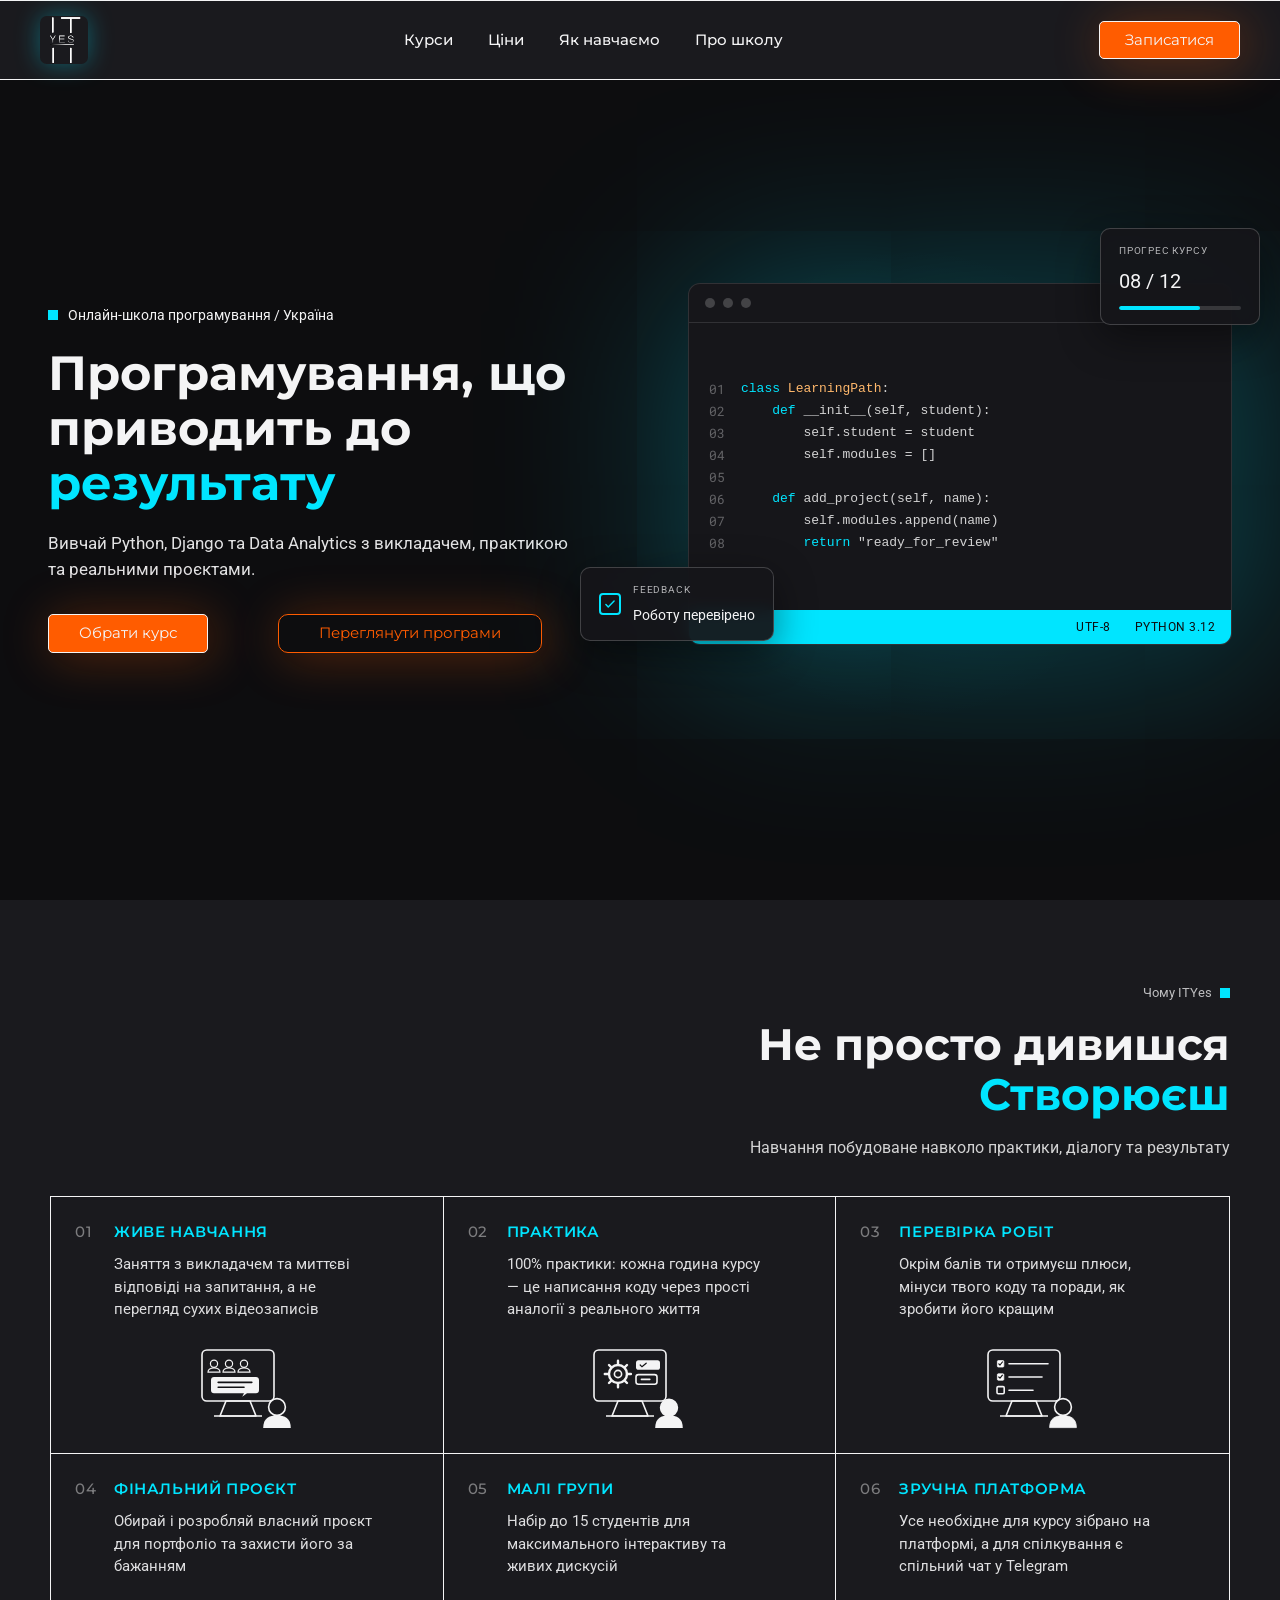
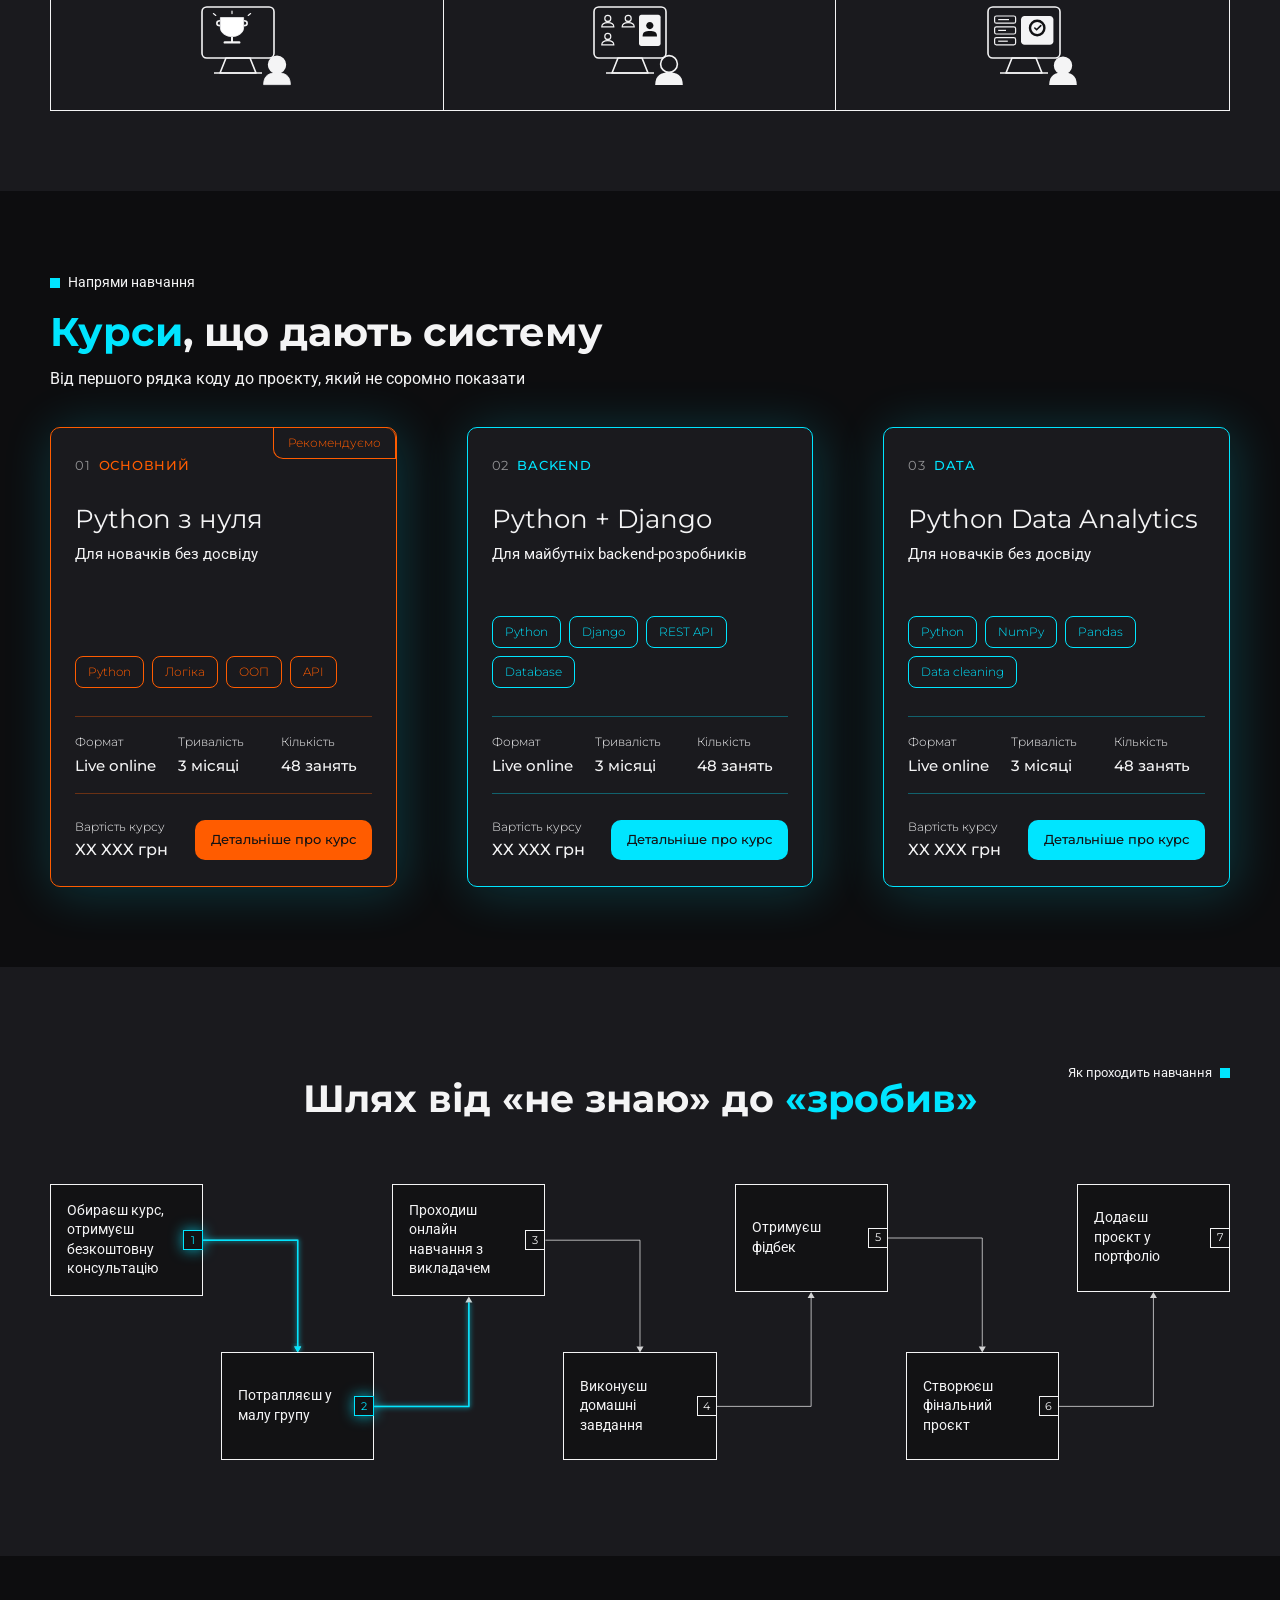
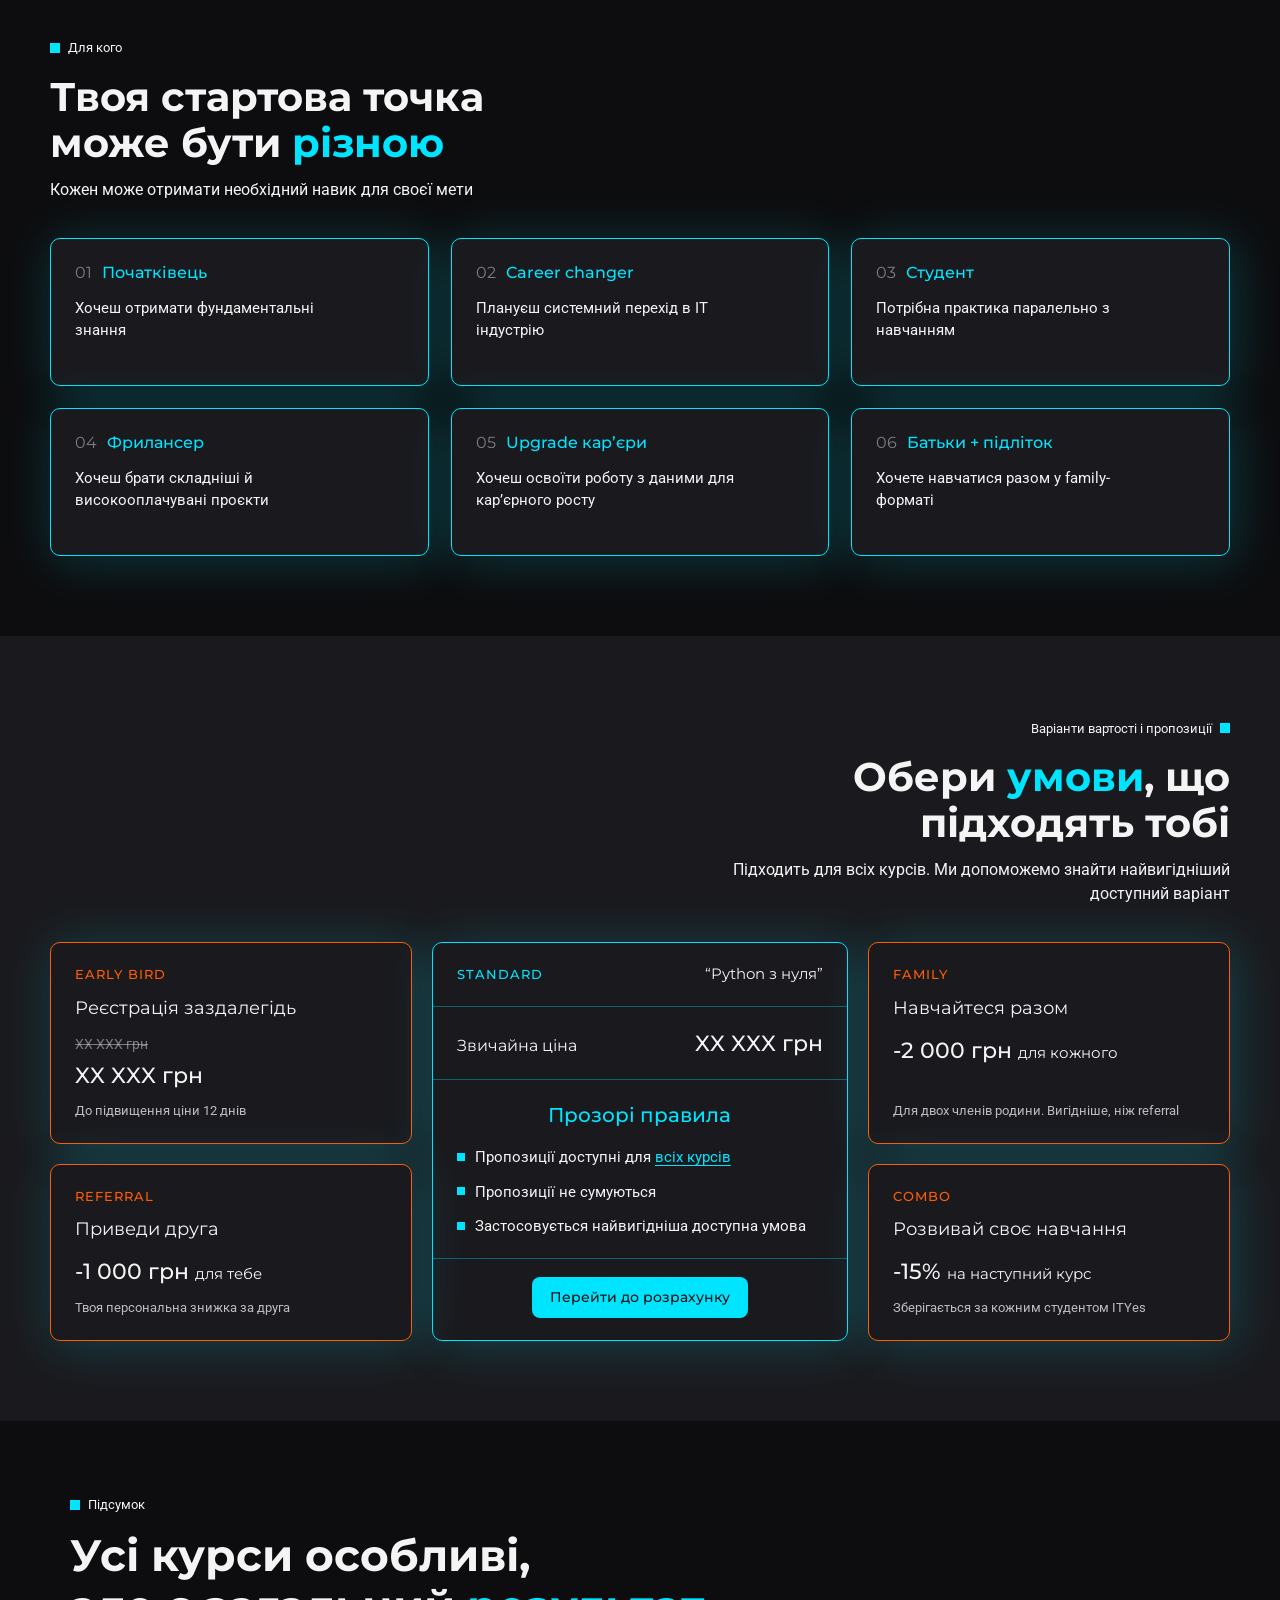
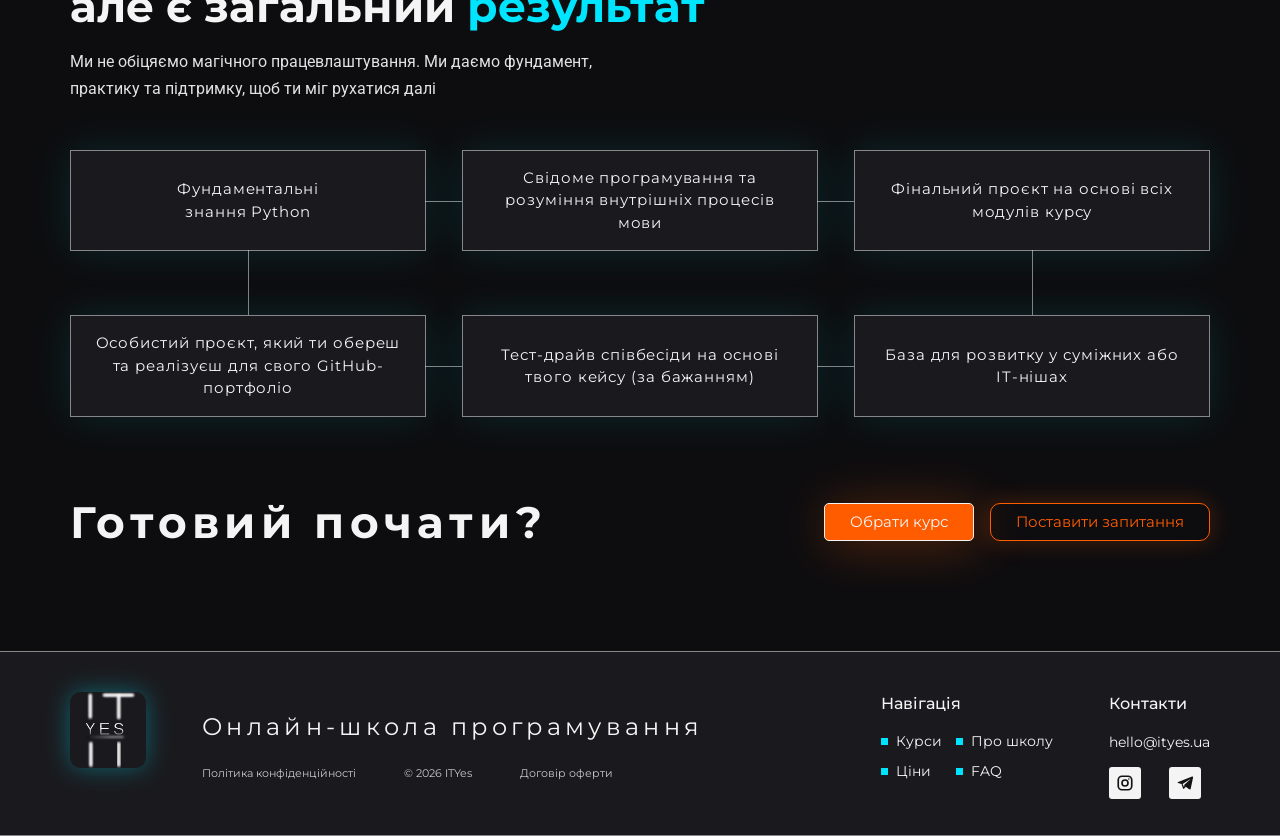
==== worked/index.html @ 281e65d2 "Add prices page" ====
<!DOCTYPE html>
<html lang="uk">
<head>
  <meta charset="UTF-8">
  <meta name="viewport" content="width=device-width, initial-scale=1.0">
  <title>ITYes — Онлайн-школа програмування</title>
  <link rel="preconnect" href="https://fonts.googleapis.com">
  <link rel="preconnect" href="https://fonts.gstatic.com" crossorigin>
  <link href="https://fonts.googleapis.com/css2?family=Montserrat:wght@300;400;500;600;700&family=Roboto:wght@400;500&family=Roboto+Mono:wght@400&display=swap" rel="stylesheet">
  <link rel="stylesheet" href="css/styles.css">
  <link rel="stylesheet" href="css/mobile.css">
  <link rel="stylesheet" href="css/path.css">
  <link rel="stylesheet" href="css/summary.css">
</head>
<body>
  <div class="cursor" aria-hidden="true">
    <span class="cursor-ring"></span>
    <span class="cursor-dot"></span>
  </div>
  <header class="site-header">
    <div class="container header-inner">
      <a href="#" class="logo-link" aria-label="ITYes — на головну">
        <img src="images/logo.svg" width="48" height="48" alt="ITYes">
      </a>
      <button type="button" class="nav-toggle" aria-expanded="false" aria-controls="main-nav">Меню</button>
      <nav id="main-nav" class="main-nav" aria-label="Головна навігація">
        <a href="courses.html">Курси</a>
        <a href="#pricing">Ціни</a>
        <a href="#how">Як навчаємо</a>
        <a href="#about">Про школу</a>
              </nav>
      <a href="#pricing" class="btn btn-orange header-cta">Записатися</a>
    </div>
  </header>

  <main>
    <section class="hero">
      <div class="container hero-grid">
        <div class="hero-content">
          <p class="hero-label">
            <span class="hero-label-dot" aria-hidden="true"></span>
            Онлайн-школа програмування / Україна
          </p>
          <h1 class="hero-title">
            Програмування, що приводить до <span class="accent">результату</span>
          </h1>
          <p class="hero-subtitle">
            Вивчай Python, Django та Data Analytics з викладачем, практикою та реальними проєктами.
          </p>
          <div class="hero-actions">
            <a href="#courses" class="btn btn-primary-hero">Обрати курс</a>
            <a href="#courses" class="btn btn-ghost">Переглянути програми</a>
          </div>
        </div>

        <div class="hero-visual" aria-hidden="true">
          <div class="editor-window">
            <div class="editor-titlebar">
              <span class="editor-dot"></span>
              <span class="editor-dot"></span>
              <span class="editor-dot"></span>
            </div>
            <div class="editor-body">
              <div class="line-numbers">
                <span>01</span>
                <span>02</span>
                <span>03</span>
                <span>04</span>
                <span>05</span>
                <span>06</span>
                <span>07</span>
                <span>08</span>
              </div>
              <pre class="code-content"><code><span class="kw">class</span> <span class="cls">LearningPath</span>:
    <span class="kw">def</span> __init__(self, student):
        self.student = student
        self.modules = []

    <span class="kw">def</span> add_project(self, name):
        self.modules.append(name)
        <span class="kw">return</span> "ready_for_review"</code></pre>
            </div>
            <div class="editor-status">
              <span>UTF-8</span>
              <span>PYTHON 3.12</span>
            </div>
          </div>

          <div class="float-card float-card--progress">
            <div class="float-card-label">ПРОГРЕС КУРСУ</div>
            <div class="float-card-value">08 / 12</div>
            <div class="progress-bar">
              <div class="progress-bar-fill"></div>
            </div>
          </div>

          <div class="float-card float-card--feedback">
            <div class="feedback-check">
              <svg viewBox="0 0 24 24" fill="none" stroke="#00E5FF" stroke-width="2.5">
                <path d="M5 13l4 4L19 7" stroke-linecap="round" stroke-linejoin="round"/>
              </svg>
            </div>
            <div>
              <div class="float-card-label">FEEDBACK</div>
              <div class="feedback-text">Роботу перевірено</div>
            </div>
          </div>
        </div>
      </div>

      <ul class="hero-benefits reveal" aria-label="Що входить у навчання">
        <li>
          <span class="hero-benefits-icon" aria-hidden="true">
            <svg viewBox="0 0 24 24" fill="none" stroke="currentColor" stroke-width="2.5">
              <path d="M5 13l4 4L19 7" stroke-linecap="round" stroke-linejoin="round"/>
            </svg>
          </span>
          Практика
        </li>
        <li>
          <span class="hero-benefits-icon" aria-hidden="true">
            <svg viewBox="0 0 24 24" fill="none" stroke="currentColor" stroke-width="2.5">
              <path d="M5 13l4 4L19 7" stroke-linecap="round" stroke-linejoin="round"/>
            </svg>
          </span>
          Домашні завдання
        </li>
        <li>
          <span class="hero-benefits-icon" aria-hidden="true">
            <svg viewBox="0 0 24 24" fill="none" stroke="currentColor" stroke-width="2.5">
              <path d="M5 13l4 4L19 7" stroke-linecap="round" stroke-linejoin="round"/>
            </svg>
          </span>
          Перевірка викладачем
        </li>
        <li>
          <span class="hero-benefits-icon" aria-hidden="true">
            <svg viewBox="0 0 24 24" fill="none" stroke="currentColor" stroke-width="2.5">
              <path d="M5 13l4 4L19 7" stroke-linecap="round" stroke-linejoin="round"/>
            </svg>
          </span>
          Фінальний проєкт
        </li>
      </ul>
    </section>

    <section class="why" id="how">
      <div class="why-inner" id="about">
        <header class="why-header reveal">
          <p class="why-kicker">
            Чому ITYes
            <span class="why-kicker-dot" aria-hidden="true"></span>
          </p>
          <h2 class="why-title">
            Не просто дивишся
            <span class="accent">Створюєш</span>
          </h2>
          <p class="why-subtitle">
            Навчання побудоване навколо практики, діалогу та результату
          </p>
        </header>

        <div class="why-grid">
          <article class="why-card reveal">
            <p class="why-card-heading">
              <span class="why-card-num">01</span>
              Живе навчання
            </p>
            <p class="why-card-text">Заняття з викладачем та миттєві відповіді на запитання, а не перегляд сухих відеозаписів</p>
            <img class="why-card-icon" src="images/01.svg" width="150" height="120" alt="">
          </article>

          <article class="why-card reveal">
            <p class="why-card-heading">
              <span class="why-card-num">02</span>
              Практика
            </p>
            <p class="why-card-text">100% практики: кожна година курсу — це написання коду через прості аналогії з реального життя </p>
            <img class="why-card-icon" src="images/02.svg" width="150" height="120" alt="">
          </article>

          <article class="why-card reveal">
            <p class="why-card-heading">
              <span class="why-card-num">03</span>
              Перевірка робіт
            </p>
            <p class="why-card-text">Окрім балів ти отримуєш плюси, мінуси твого коду та поради, як зробити його кращим</p>
            <img class="why-card-icon" src="images/03.svg" width="150" height="120" alt="">
          </article>

          <article class="why-card reveal">
            <p class="why-card-heading">
              <span class="why-card-num">04</span>
              Фінальний проєкт
            </p>
            <p class="why-card-text">Обирай і розробляй власний проєкт для портфоліо та захисти його за бажанням</p>
            <img class="why-card-icon" src="images/04.svg" width="150" height="120" alt="">
          </article>

          <article class="why-card reveal">
            <p class="why-card-heading">
              <span class="why-card-num">05</span>
              Малі групи
            </p>
            <p class="why-card-text">Набір до 15 студентів для максимального інтерактиву та живих дискусій</p>
            <img class="why-card-icon" src="images/05.svg" width="150" height="120" alt="">
          </article>

          <article class="why-card reveal">
            <p class="why-card-heading">
              <span class="why-card-num">06</span>
              Зручна платформа
            </p>
            <p class="why-card-text">Усе необхідне для курсу зібрано на платформі, а для спілкування є спільний чат у Telegram</p>
            <img class="why-card-icon" src="images/06.svg" width="150" height="120" alt="">
          </article>
        </div>
      </div>
    </section>

    <section class="courses" id="courses">
      <div class="courses-inner">
        <header class="courses-header reveal">
          <p class="courses-kicker">
            <span class="courses-kicker-dot" aria-hidden="true"></span>
            Напрями навчання
          </p>
          <h2 class="courses-title"><span class="accent">Курси</span>, що дають систему</h2>
          <p class="courses-subtitle">Від першого рядка коду до проєкту, який не соромно показати</p>
        </header>

        <div class="courses-grid">
          <article class="course-card course-card--orange reveal">
            <span class="course-badge">Рекомендуємо</span>
            <p class="course-label"><span>01</span> Основний</p>
            <h3 class="course-name">Python з нуля</h3>
            <p class="course-desc">Для новачків без досвіду</p>
            <ul class="course-tags">
              <li>Python</li>
              <li>Логіка</li>
              <li>ООП</li>
              <li>API</li>
            </ul>
            <dl class="course-meta">
              <div>
                <dt>Формат</dt>
                <dd>Live online</dd>
              </div>
              <div>
                <dt>Тривалість</dt>
                <dd>3 місяці</dd>
              </div>
              <div>
                <dt>Кількість</dt>
                <dd>48 занять</dd>
              </div>
            </dl>
            <div class="course-footer">
              <p class="course-price">
                <span>Вартість курсу</span>
                XX XXX грн
              </p>
              <a href="course.html?course=python" class="course-btn">Детальніше про курс</a>
            </div>
          </article>

          <article class="course-card course-card--cyan reveal">
            <p class="course-label"><span>02</span> Backend</p>
            <h3 class="course-name">Python + Django</h3>
            <p class="course-desc">Для майбутніх backend-розробників</p>
            <ul class="course-tags">
              <li>Python</li>
              <li>Django</li>
              <li>REST API</li>
              <li>Database</li>
            </ul>
            <dl class="course-meta">
              <div>
                <dt>Формат</dt>
                <dd>Live online</dd>
              </div>
              <div>
                <dt>Тривалість</dt>
                <dd>3 місяці</dd>
              </div>
              <div>
                <dt>Кількість</dt>
                <dd>48 занять</dd>
              </div>
            </dl>
            <div class="course-footer">
              <p class="course-price">
                <span>Вартість курсу</span>
                XX XXX грн
              </p>
              <a href="course.html?course=django" class="course-btn">Детальніше про курс</a>
            </div>
          </article>

          <article class="course-card course-card--cyan reveal">
            <p class="course-label"><span>03</span> Data</p>
            <h3 class="course-name">Python Data Analytics</h3>
            <p class="course-desc">Для новачків без досвіду</p>
            <ul class="course-tags">
              <li>Python</li>
              <li>NumPy</li>
              <li>Pandas</li>
              <li>Data cleaning</li>
            </ul>
            <dl class="course-meta">
              <div>
                <dt>Формат</dt>
                <dd>Live online</dd>
              </div>
              <div>
                <dt>Тривалість</dt>
                <dd>3 місяці</dd>
              </div>
              <div>
                <dt>Кількість</dt>
                <dd>48 занять</dd>
              </div>
            </dl>
            <div class="course-footer">
              <p class="course-price">
                <span>Вартість курсу</span>
                XX XXX грн
              </p>
              <a href="course.html?course=data" class="course-btn">Детальніше про курс</a>
            </div>
          </article>
        </div>
      </div>
    </section>

    <section class="path" id="process">
      <div class="path-inner">
        <header class="path-header reveal">
          <p class="path-kicker">
            Як проходить навчання
            <span class="path-kicker-dot" aria-hidden="true"></span>
          </p>
          <h2 class="path-title">
            Шлях від «не знаю» до <span class="accent">«зробив»</span>
          </h2>
        </header>

        <div class="path-board">
          <svg class="path-lines" aria-hidden="true"></svg>
          <ol class="path-flow">
            <li class="path-step" data-step="1">
              <article class="path-box">
                <p>Обираєш курс, отримуєш безкоштовну консультацію</p>
                <span class="path-num">1</span>
              </article>
            </li>
            <li class="path-step" data-step="2">
              <article class="path-box">
                <p>Потрапляєш у малу групу</p>
                <span class="path-num">2</span>
              </article>
            </li>
            <li class="path-step" data-step="3">
              <article class="path-box">
                <p>Проходиш онлайн навчання з викладачем</p>
                <span class="path-num">3</span>
              </article>
            </li>
            <li class="path-step" data-step="4">
              <article class="path-box">
                <p>Виконуєш домашні завдання</p>
                <span class="path-num">4</span>
              </article>
            </li>
            <li class="path-step" data-step="5">
              <article class="path-box">
                <p>Отримуєш фідбек</p>
                <span class="path-num">5</span>
              </article>
            </li>
            <li class="path-step" data-step="6">
              <article class="path-box">
                <p>Створюєш фінальний проєкт</p>
                <span class="path-num">6</span>
              </article>
            </li>
            <li class="path-step path-step--final" data-step="7">
              <article class="path-box">
                <p>Додаєш проєкт у портфоліо</p>
                <span class="path-num">7</span>
              </article>
            </li>
          </ol>
        </div>
      </div>
    </section>

    <section class="audience" id="audience">
      <div class="audience-inner">
        <header class="audience-header reveal">
          <p class="audience-kicker">
            <span class="audience-kicker-dot" aria-hidden="true"></span>
            Для кого
          </p>
          <h2 class="audience-title">
            Твоя стартова точка<br>
            може бути <span class="accent">різною</span>
          </h2>
          <p class="audience-subtitle">Кожен може отримати необхідний навик для своєї мети</p>
        </header>

        <div class="audience-grid">
          <article class="audience-card">
            <p class="audience-card-label"><span>01</span> Початківець</p>
            <p class="audience-card-text">Хочеш отримати фундаментальні знання</p>
          </article>
          <article class="audience-card">
            <p class="audience-card-label"><span>02</span> Career changer</p>
            <p class="audience-card-text">Плануєш системний перехід в IT індустрію</p>
          </article>
          <article class="audience-card">
            <p class="audience-card-label"><span>03</span> Студент</p>
            <p class="audience-card-text">Потрібна практика паралельно з навчанням</p>
          </article>
          <article class="audience-card">
            <p class="audience-card-label"><span>04</span> Фрилансер</p>
            <p class="audience-card-text">Хочеш брати складніші й високооплачувані проєкти</p>
          </article>
          <article class="audience-card">
            <p class="audience-card-label"><span>05</span> Upgrade кар’єри</p>
            <p class="audience-card-text">Хочеш освоїти роботу з даними для кар’єрного росту</p>
          </article>
          <article class="audience-card">
            <p class="audience-card-label"><span>06</span> Батьки + підліток</p>
            <p class="audience-card-text">Хочете навчатися разом у family-форматі</p>
          </article>
        </div>
      </div>
    </section>

    <section class="offers" id="pricing">
      <div class="offers-inner">
        <header class="offers-header reveal">
          <p class="offers-kicker">
            Варіанти вартості і пропозиції
            <span class="offers-kicker-dot" aria-hidden="true"></span>
          </p>
          <h2 class="offers-title">Обери <span class="accent">умови</span>, що <br> підходять тобі</h2>
          <p class="offers-subtitle">Підходить для всіх курсів. Ми допоможемо знайти найвигідніший доступний варіант</p>
        </header>

        <div class="offers-grid">
          <article class="offer-card offer-card--orange reveal">
            <p class="offer-label">Early Bird</p>
            <h3 class="offer-name">Реєстрація заздалегідь</h3>
            <p class="offer-old">XX XXX грн</p>
            <p class="offer-value">XX XXX грн</p>
            <p class="offer-note">До підвищення ціни 12 днів</p>
          </article>

          <article class="offer-card offer-card--cyan offer-card--featured reveal">
            <div class="offer-featured-top">
              <p class="offer-label">Standard</p>
              <p class="offer-course">“Python з нуля”</p>
            </div>
            <div class="offer-featured-price">
              <span>Звичайна ціна</span>
              <strong>XX XXX грн</strong>
            </div>
            <div class="offer-rules">
              <h3>Прозорі правила</h3>
              <ul>
                <li>Пропозиції доступні для <a href="#courses">всіх курсів</a></li>
                <li>Пропозиції не сумуються</li>
                <li>Застосовується найвигідніша доступна умова</li>
              </ul>
            </div>
            <a href="#pricing" class="offer-cta">Перейти до розрахунку</a>
          </article>

          <article class="offer-card offer-card--orange reveal">
            <p class="offer-label">Family</p>
            <h3 class="offer-name">Навчайтеся разом</h3>
            <p class="offer-value">-2 000 грн <span>для кожного</span></p>
            <p class="offer-note">Для двох членів родини. Вигідніше, ніж referral</p>
          </article>

          <article class="offer-card offer-card--orange reveal">
            <p class="offer-label">Referral</p>
            <h3 class="offer-name">Приведи друга</h3>
            <p class="offer-value">-1 000 грн <span>для тебе</span></p>
            <p class="offer-note">Твоя персональна знижка за друга</p>
          </article>

          <article class="offer-card offer-card--orange reveal">
            <p class="offer-label">Combo</p>
            <h3 class="offer-name">Розвивай своє навчання</h3>
            <p class="offer-value">-15% <span>на наступний курс</span></p>
            <p class="offer-note">Зберігається за кожним студентом ITYes</p>
          </article>
        </div>
      </div>
    </section>

    <section class="result" id="result">
      <div class="result-inner">
        <header class="result-header reveal">
          <p class="result-kicker">
            <span class="result-kicker-dot" aria-hidden="true"></span>
            Підсумок
          </p>
          <h2 class="result-title">
            Усі курси особливі,<br>
            але є загальний <span class="accent">результат</span>
          </h2>
          <p class="result-subtitle">
            Ми не обіцяємо магічного працевлаштування. Ми даємо фундамент, практику та підтримку, щоб ти міг рухатися далі
          </p>
        </header>
    
        <ul class="result-flow">
          <li class="result-box">Фундаментальні<br>знання Python</li>
          <li class="result-box">Свідоме програмування та розуміння внутрішніх процесів мови</li>
          <li class="result-box">Фінальний проєкт на основі всіх модулів курсу</li>
          <li class="result-box">Особистий проєкт, який ти обереш та реалізуєш для свого GitHub-портфоліо</li>
          <li class="result-box">Тест-драйв співбесіди на основі твого кейсу (за бажанням)</li>
          <li class="result-box">База для розвитку у суміжних або IT-нішах</li>
        </ul>
    
        <div class="result-cta reveal">
          <h2 class="result-cta-title">Готовий почати?</h2>
          <div class="result-cta-actions">
            <a href="#courses" class="btn btn-orange">Обрати курс</a>
            <a href="mailto:hello@ityes.ua" class="btn btn-outline-orange">Поставити запитання</a>
          </div>
        </div>
      </div>
    </section>
  </main>
  
  <footer class="site-footer">
    <div class="footer-inner">
      <a href="#" class="footer-logo" aria-label="ITYes — на головну">
        <img src="images/logo.svg" width="76" height="76" alt="ITYes">
      </a>
  
      <p class="footer-brand">Онлайн-школа програмування</p>
  
      <div class="footer-legal">
        <a href="#">Політика конфіденційності</a>
        <span>© 2026 ITYes</span>
        <a href="#">Договір оферти</a>
      </div>
  
      <nav class="footer-nav" aria-label="Навігація у футері">
        <h3 class="footer-heading">Навігація</h3>
        <ul class="footer-links">
          <li><a href="#courses">Курси</a></li>
          <li><a href="#pricing">Ціни</a></li>
          <li><a href="#about">Про школу</a></li>
          <li><a href="#faq">FAQ</a></li>
        </ul>
      </nav>
  
      <div class="footer-contacts">
        <h3 class="footer-heading">Контакти</h3>
        <a href="mailto:hello@ityes.ua" class="footer-email">hello@ityes.ua</a>
        <div class="footer-social">
          <a href="https://instagram.com/" target="_blank" rel="noopener" aria-label="Instagram">
            <svg viewBox="0 0 24 24" fill="none" stroke="currentColor" stroke-width="2.2" aria-hidden="true">
              <rect x="3" y="3" width="18" height="18" rx="5"/>
              <circle cx="12" cy="12" r="4"/>
              <circle cx="17.2" cy="6.8" r="1" fill="currentColor" stroke="none"/>
            </svg>
          </a>
          <a href="https://t.me/" target="_blank" rel="noopener" aria-label="Telegram">
            <svg viewBox="0 0 24 24" fill="currentColor" aria-hidden="true">
              <path d="M21.5 3.3 2.9 10.5c-1 .4-1 1.2-.2 1.4l4.7 1.5 1.8 5.5c.2.6.4.8.8.8s.6-.2.9-.5l2.3-2.2 4.7 3.5c.9.5 1.5.2 1.7-.8l3.1-14.700c.3-1.200-.5-1.800-1.200-1.400ZM8.800 13.200l9.600-6c.5-.3.9-.1.5.2l-7.800 7-.3 3.300-2-4.500Z"/>
            </svg>
          </a>
        </div>
      </div>
    </div>
  </footer>
  

  <script type="module" src="js/navigation.js"></script>
  <script type="module" src="js/path.js"></script>
  <script type="module" src="js/cursor.js"></script>
  <script type="module" src="js/reveal.js"></script>
  <script type="module" src="js/result-flow.js"></script>
  <script type="module" src="js/card-glow.js"></script>

</body>
</html>
---- worked/css/styles.css ----
*,
*::before,
*::after {
  box-sizing: border-box;
}

:root {
  --header-bg: #1a1a1e;
  --text: #f4f4f5;
  --orange: #ff5c00;
  --cyan: #00e5ff;
  --page-bg: #0d0d0f;
  --surface: #16161a;
  --border: rgba(244, 244, 245, 0.12);
  --header-height: 80px;
  --page-bg2: #1A1A1E;
}

html {
  scroll-behavior: smooth;
}

body {
  margin: 0;
  font-family: "Roboto", system-ui, sans-serif;
  background: var(--page-bg);
  color: var(--text);
  line-height: 1.5;
}

html.has-cursor,
html.has-cursor * {
  cursor: none;
}

a {
  color: inherit;
  text-decoration: none;
}

img {
  display: block;
  max-width: 100%;
}

.container {
  width: min(1200px, 100% - 48px);
  margin-inline: auto;
}

/* Header */
.site-header {
  background: var(--header-bg);
  position: sticky;
  top: 0;
  z-index: 100;
  height: var(--header-height);
  border-top: 1px solid #F4F4F5;
  border-bottom: 1px solid #F4F4F5;
}

.header-inner {
  display: flex;
  align-items: center;
  justify-content: space-between;
  gap: 24px;
  height: 100%;
}

.logo-link {
  flex-shrink: 0;
  filter: drop-shadow(0 0 12px rgba(0, 229, 255, 0.35));
  transition: filter 0.3s ease, transform 0.3s ease;
}

.logo-link:hover {
  transform: translateY(-1px);
  filter: drop-shadow(0 0 16px rgba(0, 229, 255, 0.55));
}

.logo-link img {
  width: 48px;
  height: 48px;
  border-radius: 4px;
}

.main-nav {
  display: flex;
  align-items: center;
  gap: 35px;
  font-family: "Montserrat", sans-serif;
  font-size: 0.9375rem;
  font-weight: 500;
}

.main-nav a {
  position: relative;
  transition: color 0.2s;
}

.main-nav a::after {
  content: "";
  position: absolute;
  left: 0;
  bottom: -6px;
  width: 100%;
  height: 1px;
  background: var(--cyan);
  transform: scaleX(0);
  transform-origin: left;
  transition: transform 0.25s ease;
}

.main-nav a:hover {
  color: var(--cyan);
}

.main-nav a:hover::after {
  transform: scaleX(1);
}

.btn {
  display: inline-flex;
  align-items: center;
  justify-content: center;
  font-family: "Montserrat", sans-serif;
  font-weight: medium;
  font-size: 0.9375rem;
  border-radius: 10px;
  padding: 7px 25px;
  border: none;
  cursor: pointer;
  transition: transform 0.2s ease, box-shadow 0.2s ease, filter 0.2s ease;
}

.btn:hover {
  transform: translateY(-2px);
}

.btn:active {
  transform: scale(0.98);
}

.btn-orange {
  background: var(--orange);
  color: #F4F4F5;
  box-shadow: 4px 4px 50px 1px rgba(255, 92, 0, 0.3);
  border-radius: 5px;
  border: 1px solid #F4F4F5;
}

.btn-orange:hover {
  box-shadow: 0 6px 32px rgba(255, 92, 0, 0.55);
}

.header-cta {
  flex-shrink: 0;
}

.nav-toggle {
  display: none;
  background: transparent;
  border: 1px solid var(--border);
  color: var(--text);
  padding: 8px 12px;
  border-radius: 8px;
  font-family: "Montserrat", sans-serif;
  cursor: pointer;
}

/* Hero — шапка + hero = рівно один екран */
.hero {
  height: calc(100svh - var(--header-height));
  max-height: calc(100svh - var(--header-height));
  display: flex;
  flex-direction: column;
  padding: 24px 0 0;
  position: relative;
  overflow: hidden;
}

.hero > .container {
  width: 100%;
  flex: 1;
  display: flex;
  align-items: center;
}

.hero::before {
  content: "";
  position: absolute;
  top: 20%;
  right: 10%;
  width: 480px;
  height: 480px;
  background: radial-gradient(circle, rgba(0, 229, 255, 0.08) 0%, transparent 70%);
  pointer-events: none;
  animation: glow-pulse 7s ease-in-out infinite;
}


.hero::before {
  translate: var(--glow-x, 0px) var(--glow-y, 0px);
  transition: translate 0.7s cubic-bezier(0.22, 1, 0.36, 1);
}

.hero-grid {
  display: flex;
  align-items: center;
  width: 100%;
}

.hero-content {
  width: 50%;
  padding-inline: 48px;
}

.hero-content > * {
  animation: fade-up 0.7s ease both;
}

.hero-content > *:nth-child(1) { animation-delay: 0.05s; }
.hero-content > *:nth-child(2) { animation-delay: 0.15s; }
.hero-content > *:nth-child(3) { animation-delay: 0.25s; }
.hero-content > *:nth-child(4) { animation-delay: 0.35s; }

.hero-benefits {
  list-style: none;
  margin: 0;
  padding: 18px 48px;
  width: 100%;
  display: grid;
  grid-template-columns: repeat(4, 1fr);
  gap: 16px;
  border-top: 1px solid #f4f4f5;
  border-bottom: 1px solid #f4f4f5;
  font-family: "Roboto", sans-serif;
  font-size: 0.9375rem;
  color: var(--text);
}

.hero-benefits li {
  display: flex;
  align-items: center;
  gap: 10px;
  transition: color 0.2s ease, transform 0.2s ease;
}

.hero-benefits li:hover {
  color: var(--cyan);
  transform: translateY(-1px);
}

.hero-benefits-icon {
  width: 18px;
  height: 18px;
  color: var(--cyan);
  flex-shrink: 0;
  display: flex;
}

.hero-benefits-icon svg {
  width: 100%;
  height: 100%;
}

.hero-label {
  display: inline-flex;
  align-items: center;
  gap: 10px;
  font-size: 0.875rem;
  color: var(--text);
  margin-bottom: 20px;
}

.hero-label-dot {
  width: 10px;
  height: 10px;
  background: var(--cyan);
  flex-shrink: 0;
}

.hero-title {
  font-family: "Montserrat", sans-serif;
  font-weight: 700;
  font-size: clamp(2rem, 4vw, 3rem);
  line-height: 1.15;
  margin: 0 0 20px;
  letter-spacing: 15%;
}

.hero-title .accent {
  color: var(--cyan);
}

.hero-subtitle {
  font-size: 1.0625rem;
  max-width: 520px;
  margin: 0 0 32px;
  color: rgba(244, 244, 245, 0.92);
}

.hero-actions {
  display: flex;
  flex-wrap: wrap;
  gap: 70px;
}

.btn-primary-hero {
  background: var(--orange);
  color: #F4F4F5;
  padding: 7px 30px;
  box-shadow: 4px 4px 50px 1px rgba(255, 92, 0, 0.3);
  border-radius: 5px;
  border: 1px solid #F4F4F5;
}

.btn-primary-hero:hover {
  box-shadow: 0 10px 36px rgba(255, 92, 0, 0.55);
}

.btn-ghost {
  background: transparent;
  color: #FF5C00;
  border: 1px solid #FF5C00;
  padding: 7px 40px;
  box-shadow: 4px 4px 50px 1px rgba(255, 92, 0, 0.3);
}

.btn-ghost:hover {
  border-color: rgba(244, 244, 245, 0.55);
}

/* Code editor mockup */
.hero-visual {
  position: relative;
  width: 50%;
  flex: 0 0 50%;
  min-height: min(380px, 42vh);
  padding-inline: 48px;
  animation: fade-up 0.85s 0.2s ease both;
}

.editor-window {
  position: relative;
  background: var(--surface);
  border: 1px solid var(--border);
  border-radius: 12px;
  overflow: hidden;
  box-shadow: 4px 4px 200px 10px rgba(0, 229, 255, 0.3);
}

.editor-titlebar {
  display: flex;
  align-items: center;
  gap: 8px;
  padding: 14px 16px;
  border-bottom: 1px solid var(--border);
}

.editor-dot {
  width: 10px;
  height: 10px;
  border-radius: 50%;
  background: rgba(244, 244, 245, 0.2);
}

.editor-body {
  display: flex;
  font-family: "Roboto Mono", "Consolas", monospace;
  font-size: 0.8125rem;
  line-height: 1.7;
  padding: 55px 0;
}

.line-numbers {
  padding: 0 16px 0 20px;
  color: rgba(244, 244, 245, 0.35);
  user-select: none;
  text-align: right;
}

.line-numbers span {
  display: block;
}

.code-content {
  margin: 0;
  padding-right: 20px;
  color: rgba(244, 244, 245, 0.85);
}

.code-content .kw {
  color: var(--cyan);
}

.code-content .cls {
  color: #ffb86c;
}

.editor-status {
  display: flex;
  justify-content: flex-end;
  gap: 24px;
  padding: 8px 16px;
  background: var(--cyan);
  color: #0d0d0f;
  font-family: "Roboto", sans-serif;
  font-size: 0.75rem;
  letter-spacing: 0.04em;
}

.float-card {
  position: absolute;
  background: rgba(22, 22, 26, 0.95);
  border: 1px solid rgba(244, 244, 245, 0.2);
  border-radius: 10px;
  padding: 14px 18px;
  backdrop-filter: blur(8px);
  box-shadow: 0 12px 40px rgba(0, 0, 0, 0.45);
  animation: float-y 5.5s ease-in-out infinite;
}

.float-card--feedback {
  animation-delay: -2.4s;
  bottom: 20px;
  left: -60px;
  display: flex;
  align-items: center;
  gap: 12px;
}

.float-card--progress {
  top: -55px;
  right: 20px;
  min-width: 160px;
}

.float-card-label {
  font-family: "Roboto", system-ui, sans-serif;
  font-size: 0.625rem;
  letter-spacing: 0.08em;
  color: rgba(244, 244, 245, 0.7);
  margin-bottom: 8px;
}

.float-card-value {
  font-family: "Roboto", system-ui, sans-serif;
  font-size: 1.25rem;
  margin-bottom: 10px;
}

.progress-bar {
  height: 4px;
  background: rgba(244, 244, 245, 0.15);
  border-radius: 2px;
  overflow: hidden;
}

.progress-bar-fill {
  height: 100%;
  width: 66.67%;
  background: var(--cyan);
  border-radius: 2px;
  transform-origin: left;
  animation: fill-bar 1.4s 0.6s ease both;
}


.feedback-check {
  width: 22px;
  height: 22px;
  border: 2px solid var(--cyan);
  border-radius: 4px;
  display: flex;
  align-items: center;
  justify-content: center;
  flex-shrink: 0;
}

.feedback-check svg {
  width: 14px;
  height: 14px;
}

.feedback-text {
  font-size: 0.875rem;
}

/* Why ITYes */
.why {
  padding: 80px 0;
  background: var(--page-bg2);
}

.why-inner {
  width: calc(100% - 100px);
  max-width: none;
  margin-inline: auto;
}

.why-header {
  text-align: right;
  margin-bottom: 36px;
}

.why-kicker {
  display: inline-flex;
  align-items: center;
  justify-content: flex-end;
  gap: 8px;
  margin: 0 0 16px;
  font-size: 0.8125rem;
  color: rgba(244, 244, 245, 0.75);
}

.why-kicker-dot {
  width: 10px;
  height: 10px;
  background: var(--cyan);
}

.why-title {
  font-family: "Montserrat", sans-serif;
  font-weight: 700;
  font-size: clamp(1.75rem, 4vw, 2.75rem);
  line-height: 1.15;
  letter-spacing: 15%;
  margin: 0 0 16px;
}

.why-title .accent {
  display: block;
  color: var(--cyan);
}

.why-subtitle {
  margin: 0;
  font-size: 1rem;
  color: rgba(244, 244, 245, 0.85);
}

.why-grid {
  display: grid;
  grid-template-columns: repeat(3, 1fr);
  border: 1px solid #f4f4f5;
}

.why-card {
  display: flex;
  flex-direction: column;
  min-height: 240px;
  padding: 24px 24px 16px;
  border-right: 1px solid #f4f4f5;
  border-bottom: 1px solid #f4f4f5;
  background: transparent;
  transition: background 0.25s ease;
}

.why-card:hover {
  background: rgba(0, 229, 255, 0.04);
}

.why-card:nth-child(3n) {
  border-right: none;
}

.why-card:nth-child(n + 4) {
  border-bottom: none;
}

.why-card-heading {
  display: flex;
  align-items: baseline;
  gap: 10px;
  margin: 0 0 10px;
  font-family: "Montserrat", sans-serif;
  font-size: 0.9375rem;
  font-weight: 600;
  letter-spacing: 0.04em;
  text-transform: uppercase;
  color: var(--cyan);
}

.why-card-num {
  color: rgba(244, 244, 245, 0.45);
  font-weight: 500;
}

.why-card-text {
  margin: 0;
  max-width: 260px;
  font-size: 0.9375rem;
  color: rgba(244, 244, 245, 0.9);
}

.why-card-icon {
  width: 150px;
  height: auto;
  margin-top: auto;
  padding-top: 20px;
}

/* Courses */
.courses {
  padding: 80px 0 80px;
  background: var(--page-bg);
}

.courses-inner {
  width: min(1140px, 100% - 48px);
  margin-inline: auto;
}

.courses-header {
  margin-bottom: 36px;
}

.courses-kicker {
  display: inline-flex;
  align-items: center;
  gap: 8px;
  margin: 0 0 16px;
  font-family: "Roboto", sans-serif;
  font-weight: 400;
  font-size: 0.875rem;
  color: #f4f4f5;
}

.courses-kicker-dot {
  width: 10px;
  height: 10px;
  background: var(--cyan);
  flex-shrink: 0;
}

.courses-title {
  font-family: "Montserrat", sans-serif;
  font-weight: 700;
  font-size: clamp(1.75rem, 4vw, 2.5rem);
  line-height: 1.15;
  letter-spacing: 15%;
  color: #f4f4f5;
  margin: 0 0 12px;
}

.courses-title .accent {
  color: var(--cyan);
}

.courses-subtitle {
  margin: 0;
  font-family: "Roboto", sans-serif;
  font-weight: 400;
  font-size: 1rem;
  color: #f4f4f5;
}

.courses-grid {
  display: grid;
  grid-template-columns: repeat(3, 1fr);
  gap: 70px;
  align-items: stretch;
}

.course-card {
  --card-accent: var(--cyan);
  position: relative;
  display: flex;
  flex-direction: column;
  min-height: 460px;
  padding: 28px 24px 24px;
  background: #1a1a1e;
  color: #f4f4f5;
  border-radius: 10px;
  transition: transform 0.3s ease, box-shadow 0.3s ease;
}

.course-card:hover {
  transform: translateY(-6px);
}

.course-card--orange {
  --card-accent: #ff5c00;
  border: 1px solid #ff5c00;
  box-shadow: 4px 4px 50px 1px rgba(255, 92, 0, 0.3);
}

/* .course-card--orange:hover {
  box-shadow: 4px 8px 56px 2px rgba(255, 92, 0, 0.42);
} */

.course-card--cyan {
  --card-accent: #00e5ff;
  border: 1px solid #00e5ff;
  box-shadow: 4px 4px 50px 1px rgba(0, 229, 255, 0.3);
}

/* .course-card--cyan:hover {
  box-shadow: 4px 8px 56px 2px rgba(0, 229, 255, 0.42);
} */

.course-badge {
  position: absolute;
  top: 0;
  right: 0;
  padding: 6px 14px;
  background: #1a1a1e;
  border: 1px solid #ff5c00;
  border-top: none;
  border-radius: 0 10px 0 10px;
  font-family: "Montserrat", sans-serif;
  font-weight: 300;
  font-size: 0.75rem;
  color: #ff5c00;
}

.course-label {
  display: flex;
  align-items: baseline;
  gap: 8px;
  margin: 0 0 28px;
  font-family: "Montserrat", sans-serif;
  font-weight: 500;
  font-size: 0.8125rem;
  letter-spacing: 0.06em;
  text-transform: uppercase;
  color: var(--card-accent);
}

.course-label span {
  font-weight: 400;
  color: #f4f4f5;
  opacity: 0.55;
}

.course-name {
  margin: 0 0 8px;
  font-family: "Montserrat", sans-serif;
  font-weight: 400;
  font-size: 1.625rem;
  line-height: 1.2;
  color: #f4f4f5;
}

.course-desc {
  margin: 0 0 28px;
  font-family: "Roboto", sans-serif;
  font-weight: 400;
  font-size: 0.9375rem;
  color: #f4f4f5;
}

.course-tags {
  list-style: none;
  display: flex;
  flex-wrap: wrap;
  gap: 8px;
  margin: auto 0 28px;
  padding: 0;
}

.course-tags li {
  padding: 6px 12px;
  border: 1px solid var(--card-accent);
  border-radius: 8px;
  font-family: "Montserrat", sans-serif;
  font-weight: 300;
  font-size: 0.75rem;
  color: var(--card-accent);
}

.course-meta {
  display: grid;
  grid-template-columns: repeat(3, 1fr);
  gap: 12px;
  margin: 0 0 24px;
  padding: 16px 0;
  border-top: 1px solid color-mix(in srgb, var(--card-accent) 35%, transparent);
  border-bottom: 1px solid color-mix(in srgb, var(--card-accent) 35%, transparent);
}

.course-meta dt {
  margin: 0;
  font-family: "Montserrat", sans-serif;
  font-weight: 300;
  font-size: 0.75rem;
  color: #f4f4f5;
}

.course-meta dd {
  margin: 4px 0 0;
  font-family: "Montserrat", sans-serif;
  font-weight: 500;
  font-size: 0.9375rem;
  color: #f4f4f5;
}

.course-footer {
  display: flex;
  align-items: center;
  justify-content: space-between;
  gap: 12px;
}

.course-price {
  margin: 0;
  font-family: "Montserrat", sans-serif;
  font-weight: 500;
  font-size: 1rem;
  color: #f4f4f5;
}

.course-price span {
  display: block;
  margin-bottom: 2px;
  font-family: "Montserrat", sans-serif;
  font-weight: 300;
  font-size: 0.75rem;
}

.course-btn {
  display: inline-flex;
  align-items: center;
  justify-content: center;
  padding: 10px 16px;
  border-radius: 10px;
  background: var(--card-accent);
  color: #121214;
  font-family: "Montserrat", sans-serif;
  font-weight: 500;
  font-size: 0.8125rem;
  white-space: nowrap;
  transition: filter 0.2s ease, transform 0.2s ease;
}

.course-btn:hover {
  filter: brightness(1.08);
  transform: translateY(-1px);
}

/* Learning path */
.path {
  padding: 80px 0 80px;
  background: var(--page-bg2);
}

.path-inner {
  width: min(1200px, 100% - 48px);
  margin-inline: auto;
}

.path-header {
  text-align: center;
  margin-bottom: 48px;
  position: relative;
}

.path-kicker {
  position: absolute;
  top: -8px;
  right: 0;
  display: inline-flex;
  align-items: center;
  gap: 8px;
  margin: 0;
  font-family: "Roboto", sans-serif;
  font-weight: 400;
  font-size: 0.8125rem;
  color: #f4f4f5;
}

.path-kicker-dot {
  width: 10px;
  height: 10px;
  background: var(--cyan);
}

.path-title {
  margin: 24px 0 0;
  font-family: "Montserrat", sans-serif;
  font-weight: 700;
  font-size: clamp(1.5rem, 4vw, 2.35rem);
  letter-spacing: 15%;
  color: #f4f4f5;
}

.path-title .accent {
  color: var(--cyan);
}

.path-board {
  position: relative;
  min-height: 280px;
}

.path-lines {
  position: absolute;
  inset: 0;
  width: 100%;
  height: 100%;
  overflow: visible;
  pointer-events: none;
  z-index: 0;
}

.path-connector {
  opacity: 0.2;
  transition: stroke-dashoffset 0.55s ease, opacity 0.35s ease;
}

.path-connector.is-drawn {
  opacity: 1;
  stroke-dashoffset: 0 !important;
}

.path-flow {
  list-style: none;
  margin: 0;
  padding: 8px 0 16px;
  display: grid;
  grid-template-columns: repeat(7, minmax(0, 1fr));
  grid-template-rows: auto auto;
  column-gap: 18px;
  row-gap: 56px;
  position: relative;
  z-index: 1;
}

.path-step {
  min-width: 0;
}

.path-step:nth-child(odd) {
  grid-row: 1;
}

.path-step:nth-child(even) {
  grid-row: 2;
}

.path-step:nth-child(1) { grid-column: 1; }
.path-step:nth-child(2) { grid-column: 2; }
.path-step:nth-child(3) { grid-column: 3; }
.path-step:nth-child(4) { grid-column: 4; }
.path-step:nth-child(5) { grid-column: 5; }
.path-step:nth-child(6) { grid-column: 6; }
.path-step:nth-child(7) { grid-column: 7; }

.path-box {
  position: relative;
  min-height: 108px;
  padding: 16px 28px 16px 16px;
  border: 1px solid #f4f4f5;
  background: #121214;
  color: #f4f4f5;
  opacity: 0;
  transform: translateY(18px) scale(0.98);
  box-shadow: 0 0 0 rgba(0, 229, 255, 0);
  transition:
    opacity 0.45s ease,
    transform 0.45s ease,
    border-color 0.45s ease,
    box-shadow 0.45s ease;
}

.path-box p {
  margin: 0;
  font-family: "Roboto", sans-serif;
  font-weight: 400;
  font-size: 0.875rem;
  line-height: 1.4;
}

.path-num {
  position: absolute;
  top: 8px;
  right: 8px;
  width: 18px;
  height: 18px;
  display: grid;
  place-items: center;
  border: 1px solid #f4f4f5;
  font-family: "Montserrat", sans-serif;
  font-weight: 400;
  font-size: 0.6875rem;
  color: #f4f4f5;
}

.path-step.is-in .path-box {
  opacity: 1;
  transform: none;
  border-color: #00e5ff;
  box-shadow: 0 0 28px rgba(0, 229, 255, 0.35);
}

.path-step.is-in .path-num {
  border-color: #00e5ff;
  color: #00e5ff;
}

.path-step--final.is-in .path-box {
  box-shadow:
    0 0 18px rgba(0, 229, 255, 0.25),
    0 0 42px rgba(0, 229, 255, 0.45);
}

/* Audience */
.audience {
  padding: 80px 0 80px;
  background: var(--page-bg);
}

.audience-inner,
.offers-inner {
  width: min(1140px, 100% - 48px);
  margin-inline: auto;
}

.audience-kicker,
.offers-kicker {
  display: inline-flex;
  align-items: center;
  gap: 8px;
  margin: 0 0 16px;
  font-family: "Roboto", sans-serif;
  font-weight: 400;
  font-size: 0.8125rem;
  color: #f4f4f5;
}

.audience-kicker-dot,
.offers-kicker-dot {
  width: 10px;
  height: 10px;
  background: var(--cyan);
  flex-shrink: 0;
}

.audience-title,
.offers-title {
  margin: 0 0 12px;
  font-family: "Montserrat", sans-serif;
  font-weight: 700;
  font-size: clamp(1.7rem, 4vw, 2.5rem);
  line-height: 1.15;
  letter-spacing: 15%;
  color: #f4f4f5;
}

.audience-title .accent,
.offers-title .accent {
  color: var(--cyan);
}

.audience-subtitle,
.offers-subtitle {
  margin: 0 0 36px;
  font-family: "Roboto", sans-serif;
  font-size: 1rem;
  color: #f4f4f5;
}

.audience-grid {
  display: grid;
  grid-template-columns: repeat(3, 1fr);
  gap: 22px;
}

.audience-card {
  min-height: 148px;
  padding: 22px 24px;
  background: #1a1a1e;
  border: 1px solid #00e5ff;
  border-radius: 10px;
  box-shadow: 4px 4px 50px 1px rgba(0, 229, 255, 0.2);
  transition: transform 0.3s ease, box-shadow 0.3s ease;
}


.audience-card-label {
  display: flex;
  align-items: baseline;
  gap: 10px;
  margin: 0 0 12px;
  font-family: "Montserrat", sans-serif;
  font-weight: 500;
  font-size: 1rem;
  color: var(--cyan);
}

.audience-card-label span {
  font-weight: 400;
  color: rgba(244, 244, 245, 0.45);
}

.audience-card-text {
  margin: 0;
  max-width: 280px;
  font-family: "Roboto", sans-serif;
  font-size: 0.9375rem;
  color: #f4f4f5;
}

/* Offers / pricing */
.offers {
  padding: 80px 0 80px;
  background: var(--page-bg2);
}

.offers-header {
  text-align: right;
  margin-bottom: 36px;
}

.offers-kicker {
  justify-content: flex-end;
}

.offers-subtitle {
  max-width: 520px;
  margin-left: auto;
}

.offers-grid {
  display: grid;
  grid-template-columns: 1fr 1.15fr 1fr;
  grid-template-areas:
    "early featured family"
    "referral featured combo";
  gap: 20px;
  align-items: stretch;
}

.offers-grid > :nth-child(1) { grid-area: early; }
.offers-grid > :nth-child(2) { grid-area: featured; }
.offers-grid > :nth-child(3) { grid-area: family; }
.offers-grid > :nth-child(4) { grid-area: referral; }
.offers-grid > :nth-child(5) { grid-area: combo; }

.offer-card {
  display: flex;
  flex-direction: column;
  padding: 22px 24px;
  background: #1a1a1e;
  border-radius: 10px;
  color: #f4f4f5;
  transition: transform 0.3s ease, box-shadow 0.3s ease;
}

.offer-card:hover {
  transform: translateY(-4px);
}

.offer-card--orange {
  border: 1px solid #ff5c00;
  box-shadow: 4px 4px 50px 1px rgba(255, 92, 0, 0.3);
}

.offer-card--orange:hover {
  box-shadow: 4px 8px 56px 2px rgba(255, 92, 0, 0.42);
}

.offer-card--cyan {
  border: 1px solid #00e5ff;
  box-shadow: 4px 4px 50px 1px rgba(0, 229, 255, 0.3);
}

.offer-card--cyan:hover {
  box-shadow: 4px 8px 56px 2px rgba(0, 229, 255, 0.42);
}

.offer-card--featured {
  padding: 0;
  overflow: hidden;
}

.offer-label {
  margin: 0 0 10px;
  font-family: "Montserrat", sans-serif;
  font-weight: 500;
  font-size: 0.8125rem;
  letter-spacing: 0.08em;
  text-transform: uppercase;
}

.offer-card--orange .offer-label {
  color: #ff5c00;
}

.offer-card--cyan .offer-label {
  color: #00e5ff;
}

.offer-name {
  margin: 0 0 12px;
  font-family: "Montserrat", sans-serif;
  font-weight: 400;
  font-size: 1.125rem;
  color: #f4f4f5;
}

.offer-old {
  margin: 0 0 4px;
  font-family: "Roboto", sans-serif;
  font-size: 0.875rem;
  color: rgba(244, 244, 245, 0.45);
  text-decoration: line-through;
}

.offer-value {
  margin: 0 0 10px;
  font-family: "Montserrat", sans-serif;
  font-weight: 500;
  font-size: 1.35rem;
  color: #f4f4f5;
}

.offer-value span {
  font-weight: 400;
  font-size: 0.95rem;
}

.offer-note {
  margin: auto 0 0;
  font-family: "Roboto", sans-serif;
  font-size: 0.8125rem;
  color: rgba(244, 244, 245, 0.75);
}

.offer-featured-top,
.offer-featured-price,
.offer-rules {
  padding: 20px 24px;
  border-bottom: 1px solid rgba(0, 229, 255, 0.35);
}

.offer-featured-top {
  display: flex;
  align-items: baseline;
  justify-content: space-between;
  gap: 12px;
}

.offer-featured-top .offer-label {
  margin: 0;
}

.offer-course {
  margin: 0;
  font-family: "Montserrat", sans-serif;
  font-weight: 400;
  font-size: 0.9375rem;
  color: #f4f4f5;
}

.offer-featured-price {
  display: flex;
  align-items: baseline;
  justify-content: space-between;
  gap: 12px;
  font-family: "Montserrat", sans-serif;
}

.offer-featured-price span {
  font-weight: 400;
  color: #f4f4f5;
}

.offer-featured-price strong {
  font-weight: 500;
  font-size: 1.35rem;
}

.offer-rules {
  flex: 1;
}

.offer-rules h3 {
  margin: 0 0 16px;
  text-align: center;
  font-family: "Montserrat", sans-serif;
  font-weight: 500;
  font-size: 1.25rem;
  color: var(--cyan);
}

.offer-rules ul {
  margin: 0;
  padding: 0;
  list-style: none;
  display: grid;
  gap: 12px;
}

.offer-rules li {
  position: relative;
  padding-left: 18px;
  font-family: "Roboto", sans-serif;
  font-size: 0.9375rem;
}

.offer-rules li::before {
  content: "";
  position: absolute;
  left: 0;
  top: 0.45em;
  width: 8px;
  height: 8px;
  background: var(--cyan);
}

.offer-rules a {
  color: var(--cyan);
  text-decoration: underline;
  text-underline-offset: 3px;
}

.offer-cta {
  display: flex;
  align-items: center;
  justify-content: center;
  margin: 18px auto 22px;
  padding: 10px 18px;
  width: fit-content;
  background: var(--cyan);
  color: #121214;
  border-radius: 8px;
  font-family: "Montserrat", sans-serif;
  font-weight: 500;
  font-size: 0.875rem;
  transition: filter 0.2s ease, transform 0.2s ease;
}

.offer-cta:hover {
  filter: brightness(1.08);
  transform: translateY(-1px);
}

/* Cursor */
.cursor {
  display: none;
}

@media (hover: hover) and (pointer: fine) {
  .has-cursor .cursor {
    display: block;
    position: fixed;
    inset: 0;
    z-index: 9999;
    pointer-events: none;
  }

  .cursor-dot,
  .cursor-ring {
    position: fixed;
    top: 0;
    left: 0;
    border-radius: 50%;
    pointer-events: none;
    will-change: transform;
  }

  .cursor-dot {
    width: 6px;
    height: 6px;
    margin: -3px 0 0 -3px;
    background: #00e5ff;
    box-shadow: 0 0 10px rgba(0, 229, 255, 0.9);
    opacity: 0;
    transition: opacity 0.2s ease, width 0.2s ease, height 0.2s ease, margin 0.2s ease, background 0.2s ease;
  }

  .cursor-ring {
    width: 34px;
    height: 34px;
    margin: -17px 0 0 -17px;
    border: 1px solid rgba(0, 229, 255, 0.55);
    box-shadow: 0 0 18px rgba(0, 229, 255, 0.18);
    opacity: 0;
    transition:
      opacity 0.2s ease,
      width 0.25s ease,
      height 0.25s ease,
      margin 0.25s ease,
      border-color 0.25s ease,
      background 0.25s ease;
  }

  .cursor.is-visible .cursor-dot,
  .cursor.is-visible .cursor-ring {
    opacity: 1;
  }

  .cursor.is-hover .cursor-ring {
    width: 52px;
    height: 52px;
    margin: -26px 0 0 -26px;
    border-color: rgba(255, 92, 0, 0.7);
    background: rgba(255, 92, 0, 0.08);
    box-shadow: 0 0 22px rgba(255, 92, 0, 0.22);
  }

  .cursor.is-hover .cursor-dot {
    background: #ff5c00;
    box-shadow: 0 0 10px rgba(255, 92, 0, 0.9);
  }

  .cursor.is-down .cursor-ring {
    width: 22px;
    height: 22px;
    margin: -11px 0 0 -11px;
  }
}

.reveal {
  opacity: 0;
  transform: translateY(18px);
  transition: opacity 0.6s ease, transform 0.6s ease;
  transition-delay: var(--reveal-delay, 0ms);
}

.reveal.is-revealed {
  opacity: 1;
  transform: none;
}

@keyframes fade-up {
  from {
    opacity: 0;
    transform: translateY(16px);
  }
  to {
    opacity: 1;
    transform: none;
  }
}

@keyframes glow-pulse {
  0%, 100% { opacity: 0.7; transform: scale(1); }
  50% { opacity: 1; transform: scale(1.08); }
}

@keyframes blink {
  0%, 100% { opacity: 1; }
  50% { opacity: 0.35; }
}

@keyframes fill-bar {
  from { transform: scaleX(0); }
  to { transform: scaleX(1); }
}

@keyframes float-y {
  0%, 100% { transform: translateY(0); }
  50% { transform: translateY(-7px); }
}

@media (prefers-reduced-motion: reduce) {
  *,
  *::before,
  *::after {
    animation: none !important;
    transition: none !important;
  }

  .reveal {
    opacity: 1;
    transform: none;
  }

  html.has-cursor,
  html.has-cursor * {
    cursor: auto;
  }

  .cursor {
    display: none !important;
  }
}

@media (max-width: 960px) {
  .hero {
    height: calc(100svh - var(--header-height));
    max-height: calc(100svh - var(--header-height));
    padding: 16px 0 0;
    overflow-y: auto;
  }

  .hero-grid {
    flex-direction: column;
    gap: 24px;
  }

  .hero-benefits {
    grid-template-columns: 1fr 1fr;
    width: 100%;
    padding: 16px 24px 20px;
    border: 1px solid #f4f4f5;
  }

  .hero-content {
    padding-inline: 24px;
  }

  .hero-visual {
    order: -1;
    width: 100%;
    min-height: 0;
    padding-inline: 24px;
  }

  .main-nav {
    display: none;
    position: absolute;
    top: var(--header-height);
    left: 0;
    right: 0;
    flex-direction: column;
    padding: 24px;
    background: var(--header-bg);
    border-bottom: 1px solid var(--border);
    gap: 16px;
  }

  .main-nav.is-open {
    display: flex;
  }

  .site-header {
    position: relative;
  }

  .header-inner {
    position: relative;
  }

  .nav-toggle {
    display: block;
  }

  .header-cta.btn {
    display: none;
  }

  .float-card--progress {
    right: 0;
  }

  .float-card--feedback {
    left: 0;
  }

  .why-inner {
    width: min(1100px, 100% - 32px);
  }

  .why-header {
    text-align: left;
  }

  .why-grid {
    grid-template-columns: 1fr 1fr;
  }

  .why-card:nth-child(3n) {
    border-right: 1px solid #f4f4f5;
  }

  .why-card:nth-child(n + 4) {
    border-bottom: 1px solid #f4f4f5;
  }

  .why-card:nth-child(2n) {
    border-right: none;
  }

  .why-card:nth-child(n + 5) {
    border-bottom: none;
  }

  .courses-inner {
    width: min(1140px, 100% - 32px);
  }

  .courses-grid {
    grid-template-columns: 1fr;
    max-width: 420px;
    margin-inline: auto;
  }

  .path-inner {
    width: min(1200px, 100% - 32px);
  }

  .path-kicker {
    position: static;
    justify-content: flex-end;
    width: 100%;
    margin-bottom: 12px;
  }

  .path-flow {
    grid-template-columns: 1fr;
    grid-template-rows: none;
    row-gap: 28px;
    max-width: 360px;
    margin-inline: auto;
  }

  .path-step:nth-child(n) {
    grid-column: auto;
    grid-row: auto;
  }

  .audience-inner,
  .offers-inner {
    width: min(1140px, 100% - 32px);
  }

  .audience-grid {
    grid-template-columns: 1fr 1fr;
  }

  .offers-header {
    text-align: left;
  }

  .offers-kicker {
    justify-content: flex-start;
  }

  .offers-subtitle {
    margin-left: 0;
  }

  .offers-grid {
    grid-template-columns: 1fr;
    grid-template-areas:
      "featured"
      "early"
      "family"
      "referral"
      "combo";
  }
}

@media (max-width: 480px) {
  .container {
    width: min(1200px, 100% - 32px);
  }

  .hero > .container {
    width: 100%;
  }

  .hero-actions {
    flex-direction: column;
  }

  .hero-actions .btn {
    width: 100%;
  }

  .hero-benefits {
    grid-template-columns: 1fr;
    width: 100%;
    border: 1px solid #f4f4f5;
  }

  .why-grid {
    grid-template-columns: 1fr;
  }

  .why-card {
    border-right: none;
  }

  .why-card:nth-child(2n),
  .why-card:nth-child(3n),
  .why-card:nth-child(n + 4),
  .why-card:nth-child(n + 5) {
    border-right: none;
    border-bottom: 1px solid #f4f4f5;
  }

  .why-card:last-child {
    border-bottom: none;
  }

  .course-footer {
    flex-direction: column;
    align-items: stretch;
  }

  .course-btn {
    width: 100%;
  }

  .audience-grid {
    grid-template-columns: 1fr;
  }
}
---- worked/css/mobile.css ----
/* mobile.css — підключати ПІСЛЯ styles.css */

html {
    -webkit-text-size-adjust: 100%;
    scroll-padding-top: var(--header-height);
  }
  
  body {
    overflow-x: clip;
  }
  
  /* Не залипають hover-ефекти на touch-екранах */
  @media (hover: none) {
    .logo-link:hover,
    .btn:hover,
    .course-card:hover,
    .audience-card:hover,
    .offer-card:hover,
    .hero-benefits li:hover,
    .course-btn:hover,
    .offer-cta:hover {
      transform: none;
    }
  }
  
  @media (max-width: 960px) {
    /* ---------- Header ---------- */
    .site-header {
      position: sticky; /* залишається зверху при скролі */
      padding-top: env(safe-area-inset-top, 0px);
      height: calc(var(--header-height) + env(safe-area-inset-top, 0px));
    }
  
    .header-inner {
      gap: 12px;
    }
  
    .nav-toggle {
      margin-left: auto;
      min-height: 44px;
      padding: 8px 16px;
    }
  
    /* кнопка "Записатися" лишається видимою */
    .header-cta.btn {
      display: inline-flex;
      padding: 10px 16px;
      min-height: 44px;
      font-size: 0.875rem;
    }
  
    .main-nav {
      top: var(--header-height);
      padding: 8px 24px 20px;
      gap: 0;
      box-shadow: 0 20px 40px rgba(0, 0, 0, 0.5);
    }
  
    .main-nav a {
      padding: 14px 0;
      font-size: 1.0625rem;
      border-bottom: 1px solid var(--border);
    }
  
    .main-nav a:last-child {
      border-bottom: none;
    }
  
    .main-nav a::after {
      display: none;
    }
  
    /* ---------- Hero ---------- */
    /* прибираємо "рівно один екран" — на телефоні контент вищий */
    .hero {
      height: auto;
      max-height: none;
      overflow: hidden;
      padding: 28px 0 0;
    }
  
    .hero > .container {
      align-items: flex-start;
    }
  
    .hero-grid {
      flex-direction: column;
      align-items: stretch;
      gap: 28px;
    }
  
    .hero-content {
      width: 100%;
      padding-inline: 20px;
    }
  
    .hero-title {
      font-size: clamp(1.75rem, 8vw, 2.5rem);
    }
  
    .hero-subtitle {
      font-size: 1rem;
      margin-bottom: 24px;
    }
  
    /* редактор під текстом, а не над ним */
    .hero-visual {
      order: 0;
      flex: none;
      width: 100%;
      min-height: 0;
      padding-inline: 20px;
      display: flex;
      flex-wrap: wrap;
      gap: 12px;
    }
  
    .editor-window {
      flex: 1 1 100%;
      min-width: 0;
    }
  
    .editor-body {
      padding: 20px 0;
      font-size: 0.75rem;
      overflow: hidden;
    }
  
    .code-content {
      margin: 0;
      min-width: 0;
      overflow-x: auto;
    }
  
    /* плаваючі картки більше не виходять за екран */
    .float-card {
      position: static;
      animation: none;
      flex: 1 1 150px;
      min-width: 0;
    }
  
    .float-card--progress,
    .float-card--feedback {
      top: auto;
      right: auto;
      bottom: auto;
      left: auto;
    }
  
    .hero-benefits {
      margin-top: 28px;
      padding: 16px 20px;
      grid-template-columns: 1fr 1fr;
      gap: 12px 16px;
      font-size: 0.875rem;
    }
  
    /* ---------- Відступи секцій ---------- */
    .why,
    .courses,
    .path,
    .audience {
      padding: 56px 0 64px;
    }
  
    .offers {
      padding: 24px 0 72px;
    }
  
    .why-kicker,
    .path-kicker {
      justify-content: flex-start;
    }
  
    .path-header {
      text-align: left;
      margin-bottom: 32px;
    }
  
    .path-title {
      margin-top: 8px;
    }
  
    /* ---------- Why ---------- */
    .why-card {
      min-height: 0;
      padding: 20px 20px 12px;
    }
  
    .why-card-icon {
      width: 110px;
      padding-top: 16px;
    }
  
    /* ---------- Courses ---------- */
    .courses-grid {
      max-width: 520px;
      gap: 20px;
    }
  
    .courses-title {
      letter-spacing: 0.02em;
    }
  
    .course-card {
      min-height: 0;
      padding: 28px 20px 20px;
    }
  
    .course-label {
      margin-bottom: 20px;
    }
  
    .course-name {
      font-size: 1.5rem;
    }
  
    .course-desc,
    .course-tags {
      margin-bottom: 20px;
    }
  
    .course-meta {
      gap: 8px;
    }
  
    .course-btn {
      min-height: 44px;
    }
  
    /* ---------- Path ---------- */
    .path-flow {
      max-width: none;
      padding: 0;
    }
  
    .path-box {
      min-height: 0;
      padding: 16px 36px 16px 16px;
    }
  
    /* ---------- Audience ---------- */
    .audience-card {
      min-height: 0;
      padding: 18px 20px;
    }
  
    .audience-card-text {
      max-width: none;
    }
  
    /* ---------- Offers ---------- */
    .offer-card {
      padding: 20px;
    }
  
    .offer-featured-top,
    .offer-featured-price,
    .offer-rules {
      padding: 18px 20px;
    }
  
    .offer-featured-top,
    .offer-featured-price {
      flex-wrap: wrap;
    }
  
    .offer-rules h3 {
      font-size: 1.125rem;
    }
  
    .offer-cta {
      width: calc(100% - 40px);
      min-height: 48px;
      margin: 18px 20px 20px;
    }
  }
  
  @media (max-width: 640px) {
    .audience-grid {
      grid-template-columns: 1fr;
    }
  }
  
  @media (max-width: 480px) {
    .hero-actions .btn {
      min-height: 48px;
    }
  
    /* 2 колонки замість 4 рядків в один стовпчик */
    .hero-benefits {
      grid-template-columns: 1fr 1fr;
    }
  
    .why-card-icon {
      width: 96px;
    }
  }
  
  @media (max-width: 380px) {
    .header-cta.btn {
      padding: 10px 12px;
      font-size: 0.8125rem;
    }
  
    .nav-toggle {
      padding: 8px 12px;
    }
  
    .course-meta {
      grid-template-columns: 1fr 1fr;
    }
  }
---- worked/css/path.css ----
/* path.css — подключать ПОСЛЕ styles.css и mobile.css */

/* Блоки видны сразу, загораются только цифры и последний блок */
.path-box {
    display: flex;
    align-items: center;
    opacity: 1;
    transform: none;
    padding: 16px 36px 16px 16px;
    border: 1px solid #f4f4f5;
    box-shadow: none;
  }
  
  @media (min-width: 961px) {
    .path-box {
      min-height: 108px;
    }
  }
  
  /* Квадратик с цифрой — по центру правого края, как в дизайне */
  .path-num {
    top: 50%;
    right: -1px;
    width: 20px;
    height: 20px;
    transform: translateY(-50%);
    background: #121214;
    border: 1px solid #f4f4f5;
    color: #f4f4f5;
    transition: border-color 0.3s ease, color 0.3s ease, box-shadow 0.3s ease;
  }
  
  /* Шаг дошёл: горит только квадратик с цифрой */
  .path-step.is-in .path-box {
    border-color: #f4f4f5;
    box-shadow: none;
  }
  
  .path-step.is-in .path-num {
    border-color: #00e5ff;
    color: #00e5ff;
    box-shadow: 0 0 14px rgba(0, 229, 255, 0.7);
  }
  
  /* Последний блок загорается целиком */
  .path-step--final .path-box {
    transition: border-color 0.5s ease, box-shadow 0.5s ease;
  }
  
  .path-step--final.is-in .path-box {
    border-color: #00e5ff;
    box-shadow:
      0 0 18px rgba(0, 229, 255, 0.25),
      0 0 42px rgba(0, 229, 255, 0.45);
  }
  /* ---------- Card glow follows the cursor ---------- */
  .course-card--orange,
  .offer-card--orange {
    --glow-rgb: 255, 92, 0;
  }

  .course-card--cyan,
  .offer-card--cyan,
  .audience-card {
    --glow-rgb: 0, 229, 255;
  }

  .course-card,
  
  .offer-card {
    --gx: 4px;
    --gy: 4px;
    --mx: 50%;
    --my: 50%;
    position: relative;
    box-shadow: 4px 4px 50px 1px rgba(0, 229, 255, 0.2);
  }



  /* Bright spot on the border that follows the cursor */
  .course-card::before,
  .audience-card::before,
  .offer-card::before {
    content: "";
    position: absolute;
    inset: 0;
    border-radius: inherit;
    padding: 2px;
    pointer-events: none;
    opacity: 0;
    transition: opacity 0.3s ease;
    background: radial-gradient(
      220px circle at var(--mx) var(--my),
      rgba(var(--glow-rgb), 1),
      transparent 70%
    );
    -webkit-mask: linear-gradient(#000 0 0) content-box, linear-gradient(#000 0 0);
    -webkit-mask-composite: xor;
    mask: linear-gradient(#000 0 0) content-box exclude, linear-gradient(#000 0 0);
  }

  .course-card:hover::before,
  .audience-card:hover::before,
  .offer-card:hover::before {
    opacity: 1;
  }

  /* .reveal overrides the cards' transition, so restore box-shadow and hover lift */
  .course-card.reveal,
  .offer-card.reveal {
    transition:
      opacity 0.6s ease,
      transform 0.6s ease,
      box-shadow 0.25s ease;
    transition-delay: var(--reveal-delay, 0ms), var(--reveal-delay, 0ms), 0ms;
  }

  .course-card.reveal.is-revealed:hover,
  .audience-card.reveal.is-revealed:hover,
  .offer-card.reveal.is-revealed:hover {
    transform: translateY(-5px);
  }

  /* ---------- "Why ITYes" section ---------- */

/* Section fills the screen under the header, content centered vertically */
.why {
  min-height: calc(100svh - var(--header-height));
  display: flex;
  align-items: center;
}

/* ---------- Same side margins for all sections ---------- */
:root {
  --gutter: 50px; /* side margin on desktop */
}

@media (max-width: 960px) {
  :root { --gutter: 20px; }
}

@media (max-width: 480px) {
  :root { --gutter: 16px; }
}

.why-inner,
.courses-inner,
.path-inner,
.audience-inner,
.offers-inner {
  width: calc(100% - 2 * var(--gutter));
  max-width: none;
  margin-inline: auto;
}

/* No hover highlight on the cards */
.why-card:hover {
  background: transparent;
}

/* Text starts under the card title, not under the number */
.why-card-num {
  flex: 0 0 29px;
}

.why-card-text {
  padding-left: 39px; /* 29px number + 10px gap */
  max-width: 300px;
}

/* Icon centered in the card, slightly smaller */
.why-card-icon {
  align-self: center;
  width: 120px;
}

@media (max-width: 960px) {
  .why-inner {
    width: min(1200px, 100% - 32px);
  }

  .why-card-icon {
    width: 110px;
  }
}

@media (max-width: 480px) {
  .why-card-icon {
    width: 96px;
  }
}
---- worked/css/summary.css ----
:root {
    --line: rgba(244, 244, 245, 0.5);
    --result-gap-x: 36px;
    --result-gap-y: 64px;
  }
  
  /* ================= RESULT SECTION ================= */
  .result {
    padding: 72px 0 96px;
    background: var(--page-bg);
  }
  
  .result-inner {
    width: min(1140px, 100% - 48px);
    margin-inline: auto;
  }
  
  .result-kicker {
    display: inline-flex;
    align-items: center;
    gap: 8px;
    margin: 0 0 16px;
    font-family: "Roboto", sans-serif;
    font-size: 0.8125rem;
    color: var(--text);
  }
  
  .result-kicker-dot {
    width: 10px;
    height: 10px;
    background: var(--cyan);
    flex-shrink: 0;
  }
  
  .result-title {
    margin: 0 0 16px;
    font-family: "Montserrat", sans-serif;
    font-weight: 700;
    font-size: clamp(1.625rem, 4.2vw, 2.75rem);
    line-height: 1.15;
    letter-spacing: 15%;
    color: var(--text);
  }
  
  .result-title .accent {
    color: var(--cyan);
  }
  
  .result-subtitle {
    max-width: 560px;
    margin: 0 0 48px;
    font-family: "Roboto", sans-serif;
    font-size: 1rem;
    line-height: 1.7;
    color: rgba(244, 244, 245, 0.92);
  }
  
  /* --- 3 x 2 grid with connectors --- */
  .result-flow {
    list-style: none;
    margin: 0 0 72px;
    padding: 0;
    display: grid;
    grid-template-columns: repeat(3, minmax(0, 1fr));
    column-gap: var(--result-gap-x);
    row-gap: var(--result-gap-y);
  }
  
  .result-box {
    position: relative;
    display: flex;
    align-items: center;
    justify-content: center;
    min-height: 88px;
    padding: 16px 20px;
    text-align: center;
    background: #1a1a1e;
    border: 1px solid var(--line);
    box-shadow: 0 0 40px rgba(0, 229, 255, 0.12);
    font-family: "Montserrat", sans-serif;
    font-weight: 400;
    font-size: 0.9375rem;
    line-height: 1.5;
    letter-spacing: 0.06em;
    color: var(--text);
  }
  
  /* horizontal connector: 1→2, 2→3, 4→5, 5→6 */
  .result-box:not(:nth-child(3n))::after {
    content: "";
    position: absolute;
    top: 50%;
    left: 100%;
    width: calc(var(--result-gap-x) + 2px);
    height: 1px;
    background: var(--line);
  }
  
  /* vertical connector: 1→4 and 3→6 */
  .result-box:nth-child(1)::before,
  .result-box:nth-child(3)::before {
    content: "";
    position: absolute;
    top: 100%;
    left: 50%;
    width: 1px;
    height: calc(var(--result-gap-y) + 2px);
    background: var(--line);
  }
  
  /* --- CTA row --- */
  .result-cta {
    display: flex;
    align-items: center;
    justify-content: space-between;
    gap: 24px 32px;
    flex-wrap: wrap;
  }
  
  .result-cta-title {
    margin: 0;
    font-family: "Montserrat", sans-serif;
    font-weight: 700;
    font-size: clamp(1.75rem, 4vw, 2.75rem);
    letter-spacing: 0.12em;
    color: var(--text);
  }
  
  .result-cta-actions {
    display: flex;
    flex-wrap: wrap;
    gap: 16px;
  }
  
  .btn-outline-orange {
    background: transparent;
    color: var(--orange);
    border: 1px solid var(--orange);
    box-shadow: 0 0 24px rgba(255, 92, 0, 0.25);
  }
  
  .btn-outline-orange:hover {
    box-shadow: 0 0 32px rgba(255, 92, 0, 0.45);
  }
  
  /* ================= FOOTER ================= */
  .site-footer {
    background: var(--header-bg);
    border-top: 1px solid var(--line);
    border-bottom: 1px solid var(--line);
    padding: 40px 0 36px;
  }
  
  .footer-inner {
    width: min(1140px, 100% - 48px);
    margin-inline: auto;
    display: grid;
    grid-template-columns: auto 1fr auto auto;
    grid-template-areas:
      "logo brand nav contacts"
      "logo legal nav contacts";
    column-gap: 56px;
    row-gap: 20px;
    align-items: start;
  }
  
  .footer-logo {
    grid-area: logo;
    filter: drop-shadow(0 0 12px rgba(0, 229, 255, 0.35));
  }
  
  .footer-logo img {
    width: 76px;
    height: 76px;
  }
  
  .footer-brand {
    grid-area: brand;
    align-self: end;
    margin: 0;
    font-family: "Montserrat", sans-serif;
    font-weight: 400;
    font-size: clamp(1.125rem, 2.2vw, 1.5rem);
    letter-spacing: 0.18em;
    color: var(--text);
  }
  
  .footer-legal {
    grid-area: legal;
    display: flex;
    flex-wrap: wrap;
    gap: 8px 48px;
    font-family: "Montserrat", sans-serif;
    font-size: 0.6875rem;
    color: rgba(244, 244, 245, 0.8);
  }
  
  .footer-legal a {
    transition: color 0.2s ease;
  }
  
  .footer-legal a:hover {
    color: var(--cyan);
  }
  
  .footer-nav {
    grid-area: nav;
  }
  
  .footer-contacts {
    grid-area: contacts;
  }
  
  .footer-heading {
    margin: 0 0 14px;
    font-family: "Montserrat", sans-serif;
    font-weight: 500;
    font-size: 1rem;
    color: var(--text);
  }
  
  .footer-links {
    list-style: none;
    margin: 0;
    padding: 0;
    display: grid;
    grid-template-columns: repeat(2, auto);
    grid-auto-flow: column;
    grid-template-rows: repeat(2, auto);
    gap: 8px 14px;
    font-family: "Montserrat", sans-serif;
    font-size: 0.875rem;
  }
  
  .footer-links a {
    display: inline-flex;
    align-items: center;
    gap: 8px;
    transition: color 0.2s ease;
  }
  
  .footer-links a::before {
    content: "";
    width: 7px;
    height: 7px;
    background: var(--cyan);
    flex-shrink: 0;
  }
  
  .footer-links a:hover {
    color: var(--cyan);
  }
  
  .footer-email {
    display: inline-block;
    margin-bottom: 14px;
    font-family: "Montserrat", sans-serif;
    font-size: 0.875rem;
    transition: color 0.2s ease;
  }
  
  .footer-email:hover {
    color: var(--cyan);
  }
  
  .footer-social {
    display: flex;
    gap: 28px;
  }
  
  .footer-social a {
    width: 32px;
    height: 32px;
    display: grid;
    place-items: center;
    background: var(--text);
    color: #121214;
    border-radius: 3px;
    transition: background 0.2s ease, transform 0.2s ease;
  }
  
  .footer-social a:hover {
    background: var(--cyan);
    transform: translateY(-2px);
  }
  
  .footer-social svg {
    width: 18px;
    height: 18px;
  }
  
  /* ================= TABLET ================= */
  @media (max-width: 960px) {
    .result {
      padding: 0 0 70px;
    }
  
    .result-inner,
    .footer-inner {
      width: min(1140px, 100% - 32px);
    }
  
    .result-flow {
      --result-gap-x: 20px;
      --result-gap-y: 40px;
      margin-bottom: 56px;
    }
  
    .result-box {
      font-size: 0.8125rem;
      padding: 14px 12px;
      letter-spacing: 0.03em;
    }
  
    .footer-inner {
      grid-template-columns: auto 1fr;
      grid-template-areas:
        "logo brand"
        "logo legal"
        "nav contacts";
      column-gap: 32px;
      row-gap: 28px;
    }
  
    .footer-nav,
    .footer-contacts {
      padding-top: 8px;
    }

  
    .result-box::before,
    .result-box::after {
       content: none !important;
    }
      
  }
  
  /* ================= MOBILE ================= */
  @media (max-width: 640px) {
    .result-subtitle {
      margin-bottom: 36px;
    }
  
    /* one column: vertical connector between every box */
    .result-flow {
      --result-gap-y: 32px;
      grid-template-columns: 1fr;
      row-gap: var(--result-gap-y);
      margin-bottom: 48px;
    }
  
    .result-box {
      min-height: 72px;
      font-size: 0.875rem;
    }
  
    /* no arrows on phone: boxes just light up one after another */
    .result-box:nth-child(1)::before,
    .result-box:nth-child(3)::before,
    .result-box:not(:nth-child(3n))::after {
      content: none;
    }
  
    .result-cta {
      flex-direction: column;
      align-items: stretch;
    }
  
    .result-cta-actions {
      flex-direction: column;
    }
  
    .result-cta-actions .btn {
      width: 100%;
      min-height: 48px;
    }
  
    .site-footer {
      padding: 32px 0 28px;
    }
  
    .footer-inner {
      grid-template-columns: 1fr;
      grid-template-areas:
        "logo"
        "brand"
        "nav"
        "contacts"
        "legal";
      row-gap: 24px;
    }
  
    .footer-logo img {
      width: 64px;
      height: 64px;
    }
  
    .footer-brand {
      align-self: start;
      letter-spacing: 0.1em;
    }
  
    .footer-nav,
    .footer-contacts {
      padding-top: 0;
    }
  
    .footer-links {
      gap: 12px 24px;
    }
  
    .footer-links a,
    .footer-email {
      min-height: 32px;
    }
  
    .footer-social {
      gap: 16px;
    }
  
    .footer-social a {
      width: 44px;
      height: 44px;
    }
  
    .footer-legal {
      flex-direction: column;
      gap: 12px;
      font-size: 0.75rem;
      padding-top: 20px;
      border-top: 1px solid var(--border);
    }
  }
  
  @media (hover: none) {
    .footer-social a:hover {
      transform: none;
    }
  }
  
  /* ================= RESULT: LIGHT-UP LOOP ================= */
  .result-box {
    transition: border-color 0.4s ease, box-shadow 0.4s ease;
  }
  
  .result-box.is-active {
    border-color: var(--cyan);
    box-shadow:
      0 0 18px rgba(0, 229, 255, 0.25),
      0 0 42px rgba(0, 229, 255, 0.45);
  }
  
  /* cyan "current" drawn over the grey connector via background-size */
  .result-box::before,
  .result-box::after {
    background-image: linear-gradient(var(--cyan), var(--cyan));
    background-repeat: no-repeat;
  }
  
  /* horizontal: 1→2, 2→3 grow from the left; 6→5, 5→4 grow from the right */
  .result-box:nth-child(1)::after,
  .result-box:nth-child(2)::after {
    background-position: left center;
    background-size: 0 100%;
  }
  
  .result-box:nth-child(4)::after,
  .result-box:nth-child(5)::after {
    background-position: right center;
    background-size: 0 100%;
  }
  
  /* vertical: 3→6 grows downward, 4→1 grows upward */
  .result-box:nth-child(3)::before {
    background-position: center top;
    background-size: 100% 0;
  }
  
  .result-box:nth-child(1)::before {
    background-position: center bottom;
    background-size: 100% 0;
  }
  
  .result-box.lit-after::after,
  .result-box.lit-before::before {
    background-size: 100% 100%;
    transition: background-size var(--seg, 550ms) linear;
  }
  
  @media (prefers-reduced-motion: reduce) {
    .result-box.lit-after::after,
    .result-box.lit-before::before {
      transition: none;
    }
  }
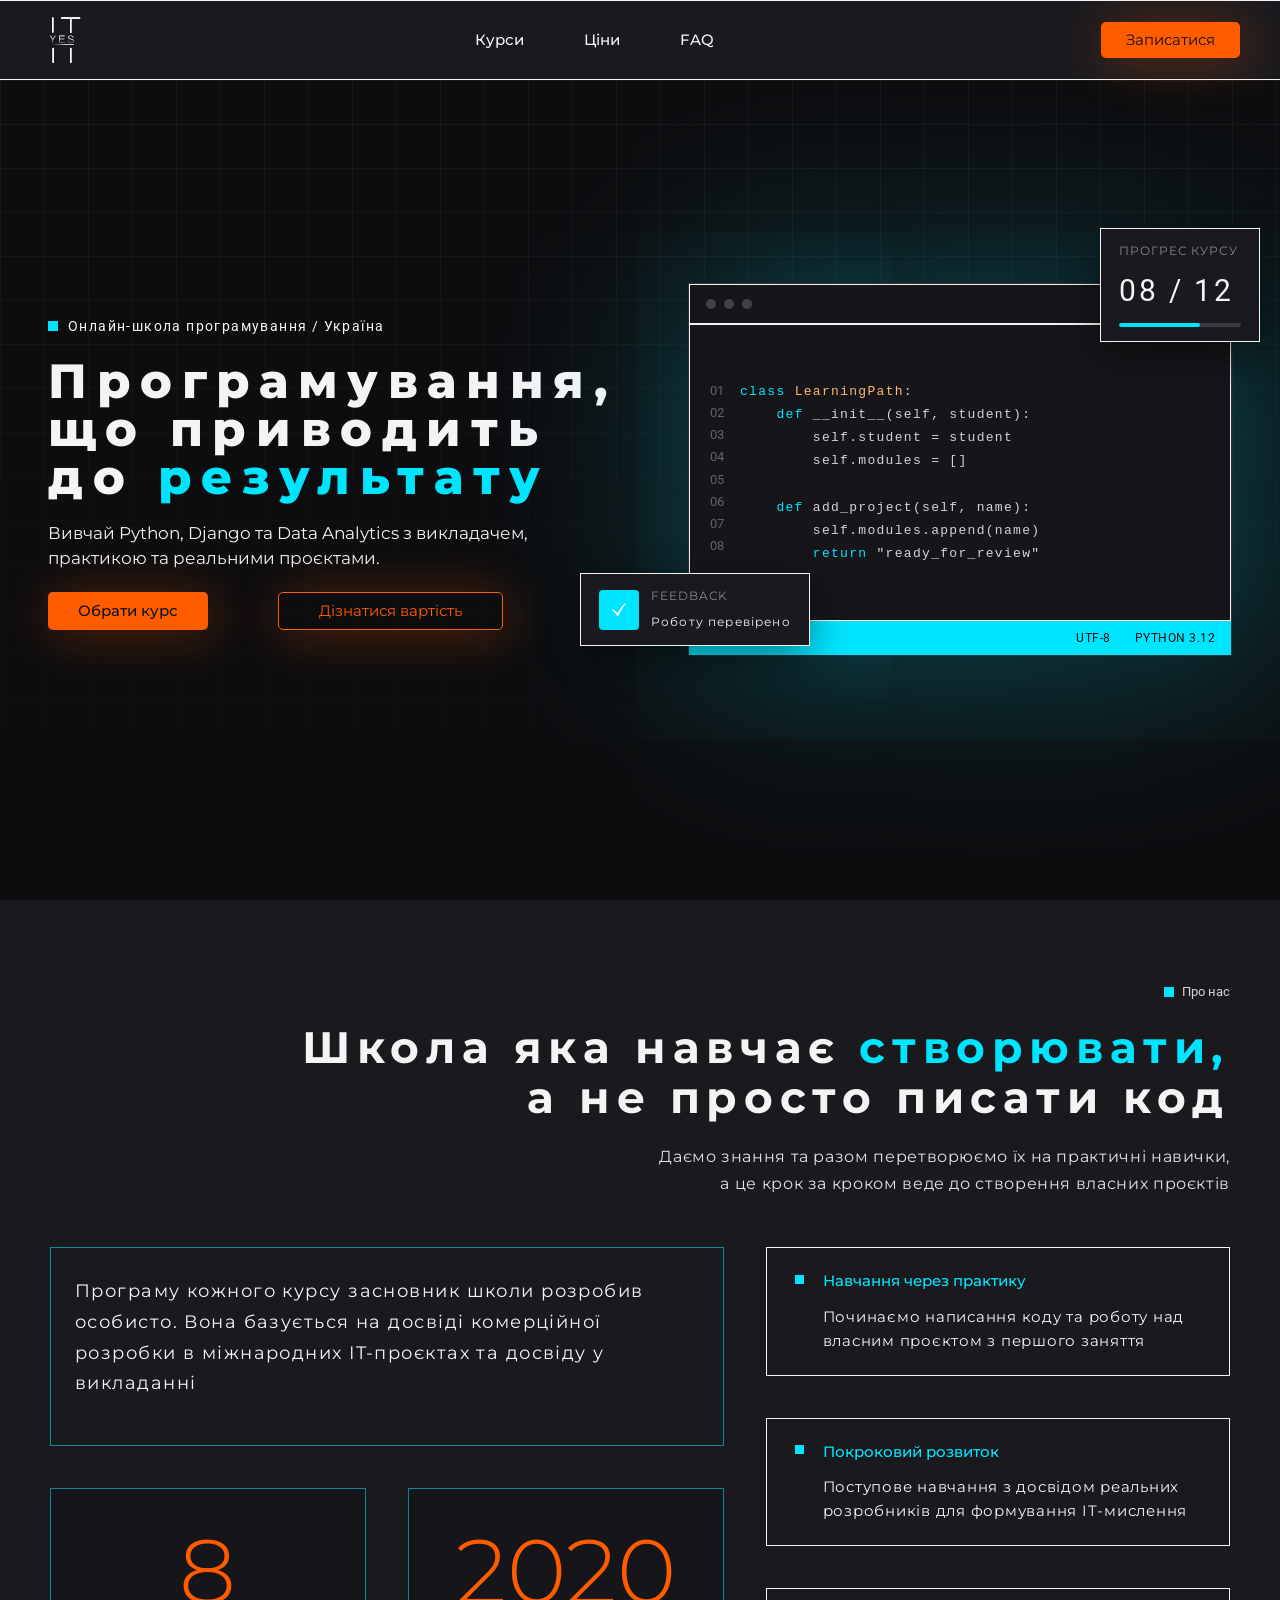
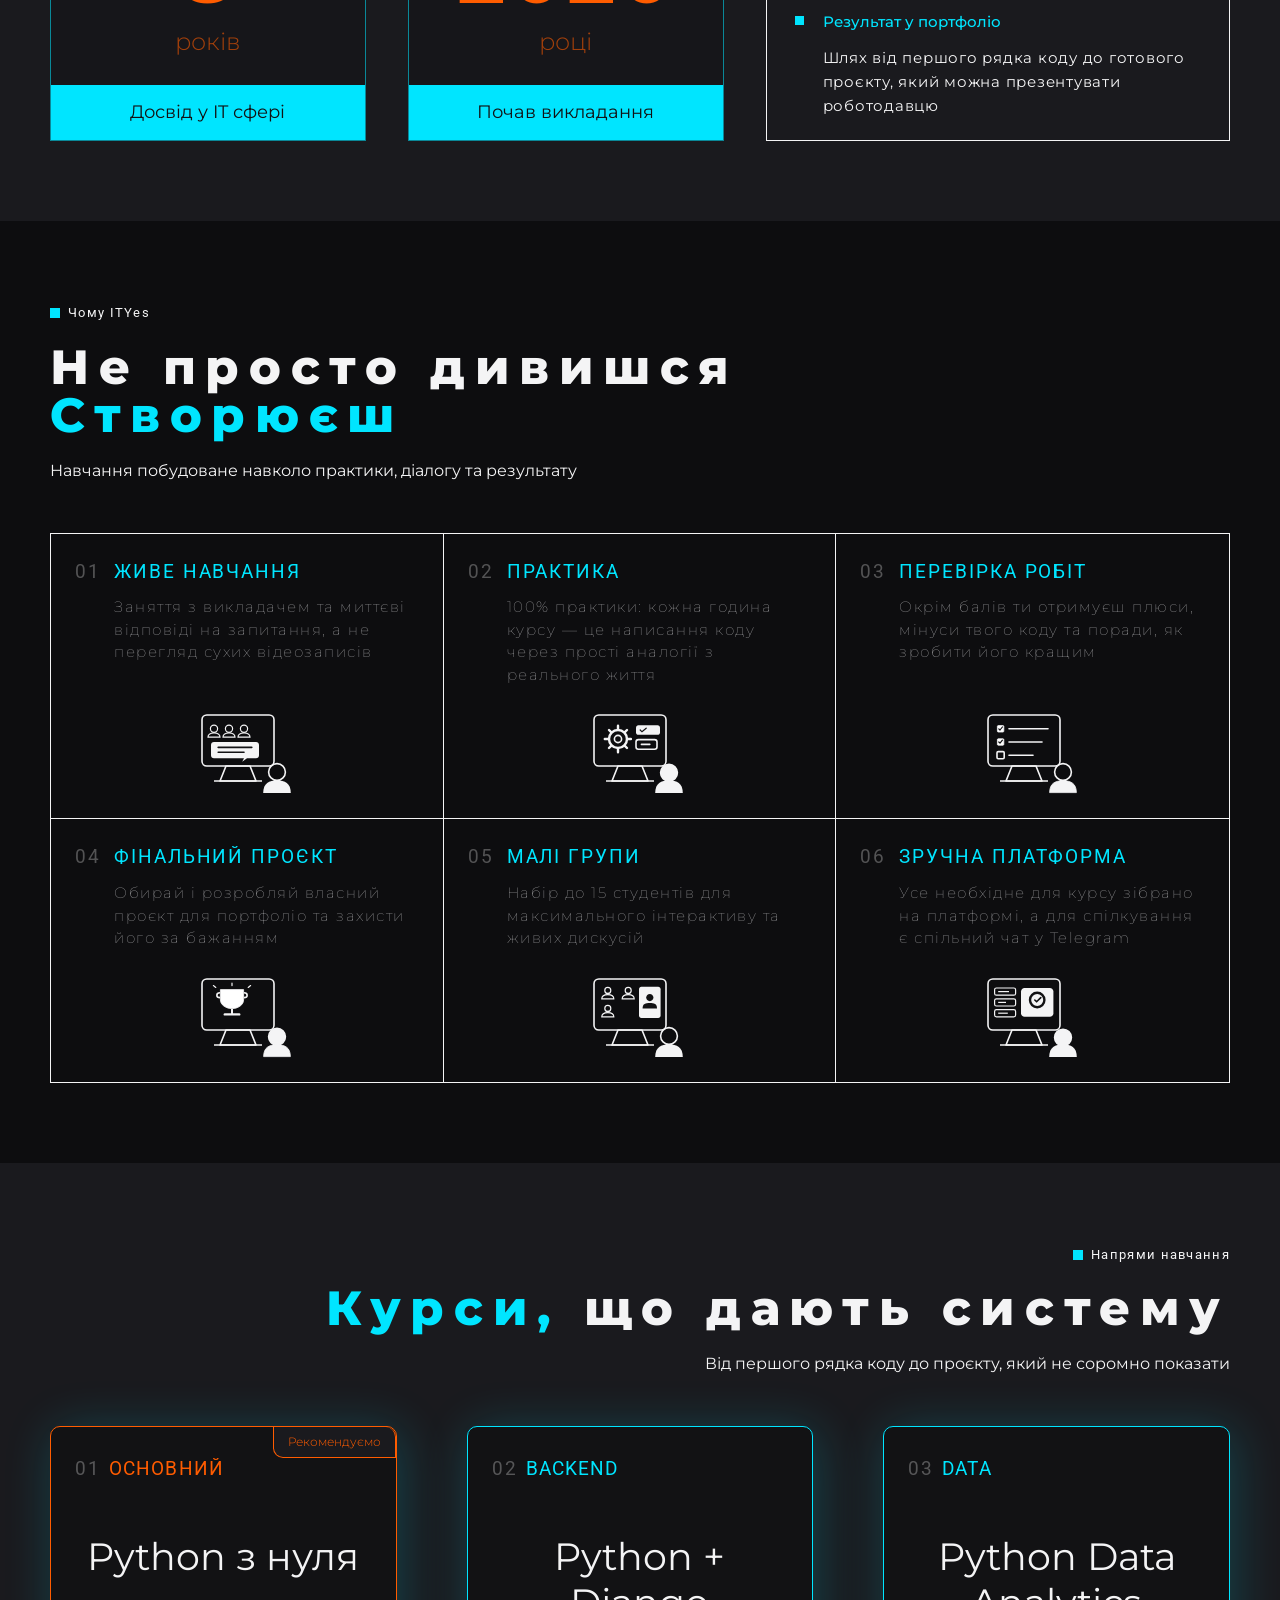
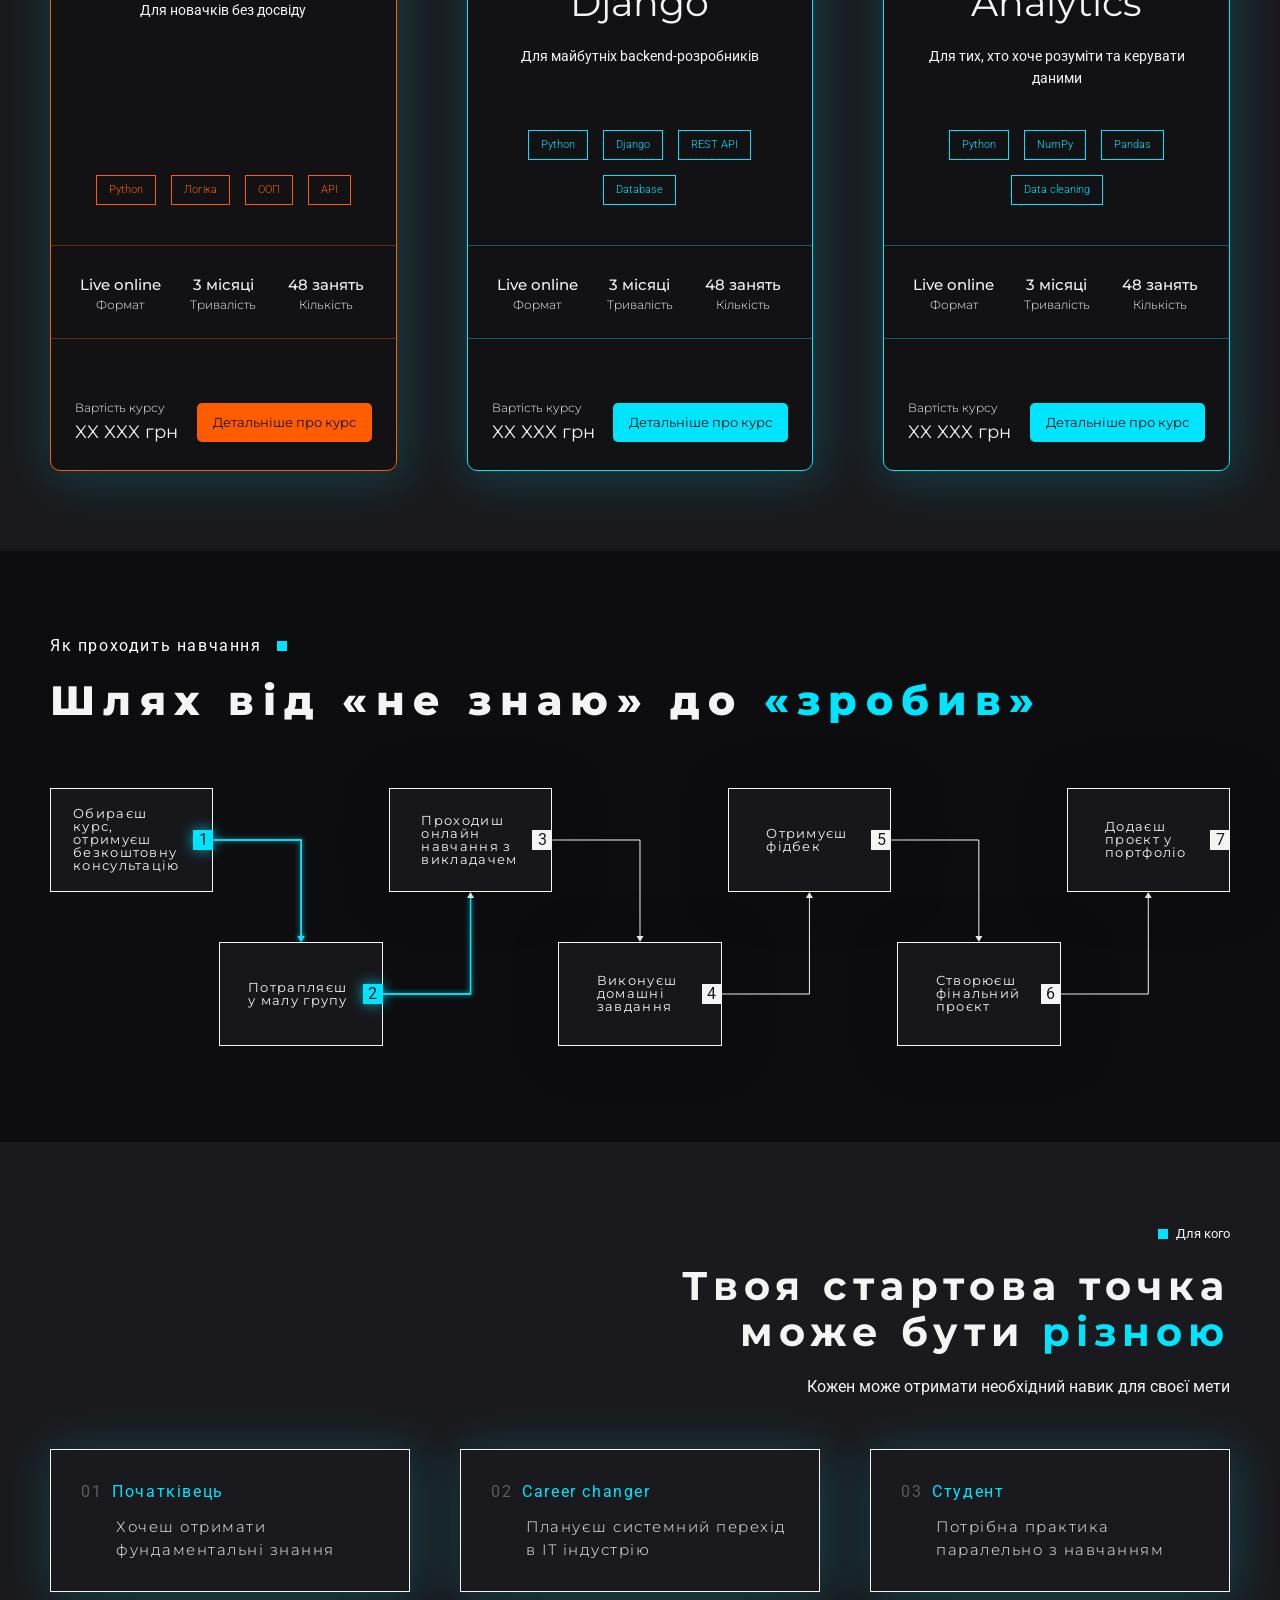
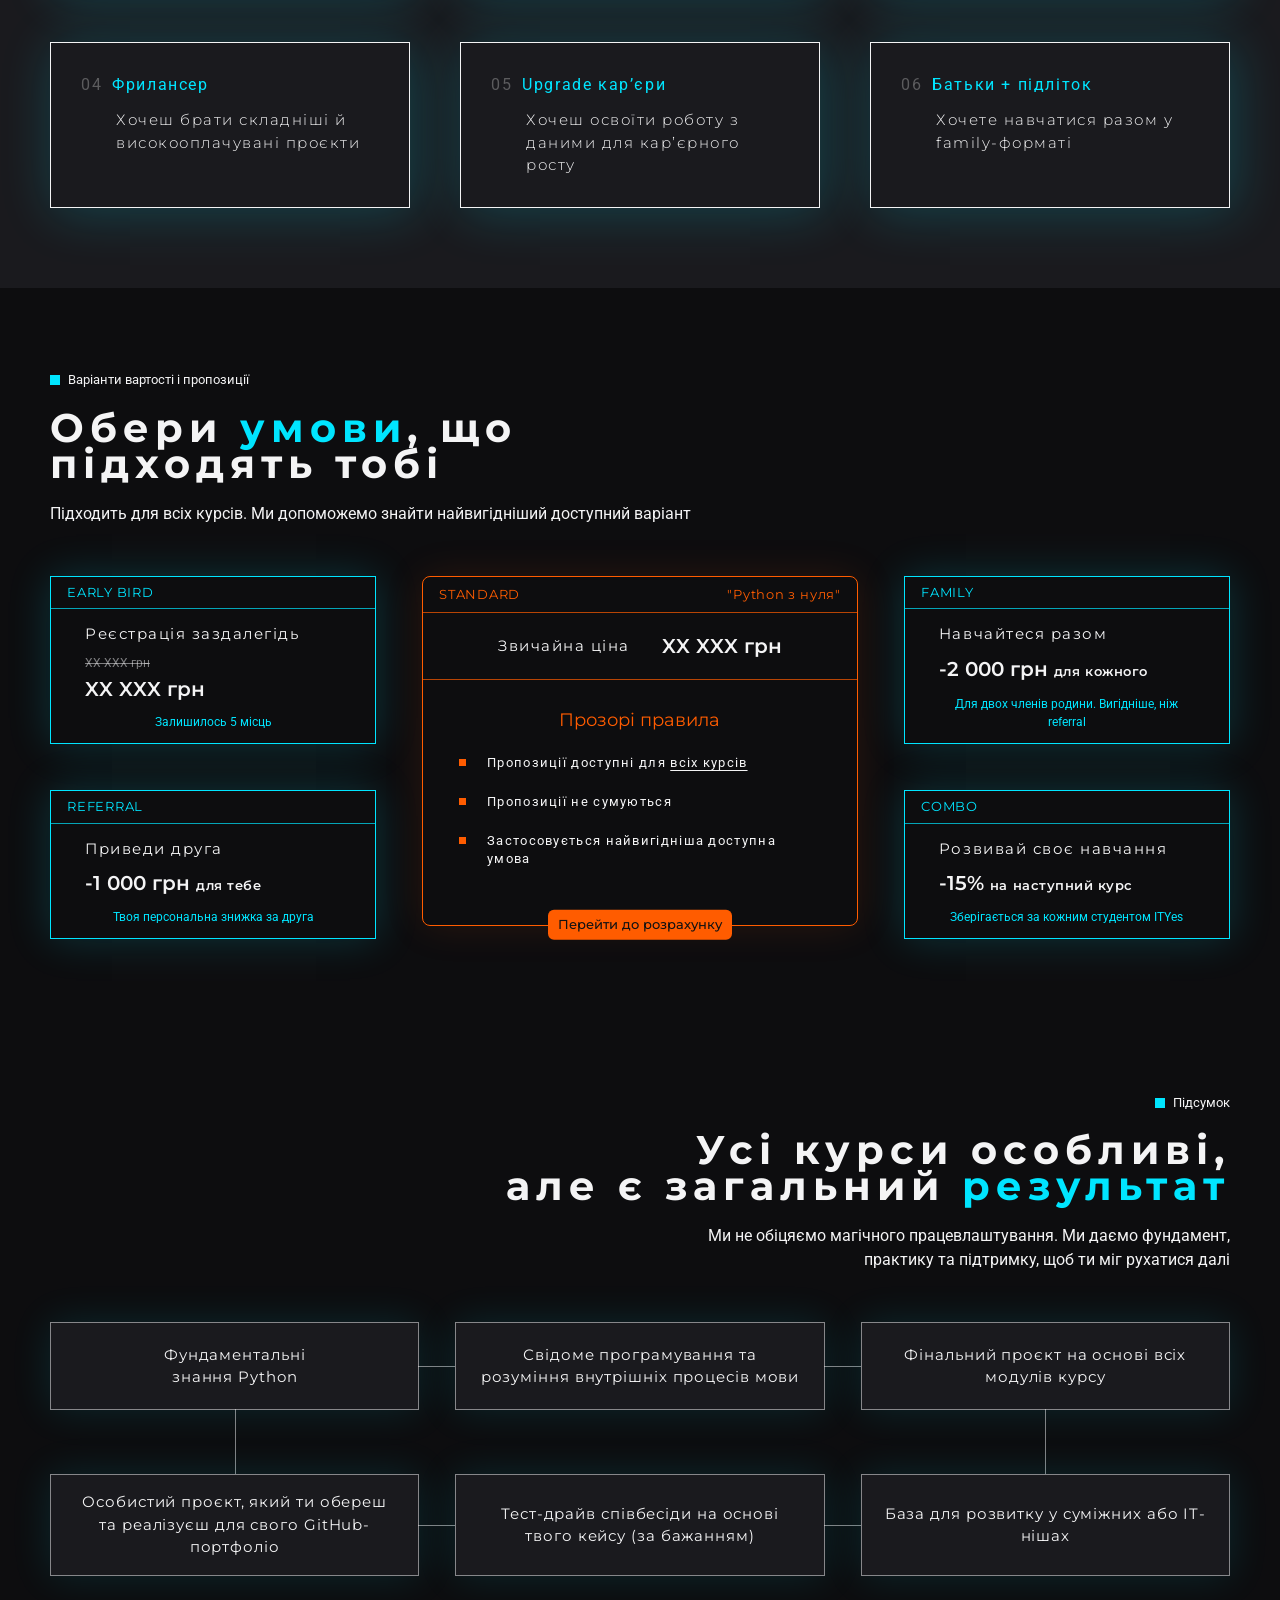
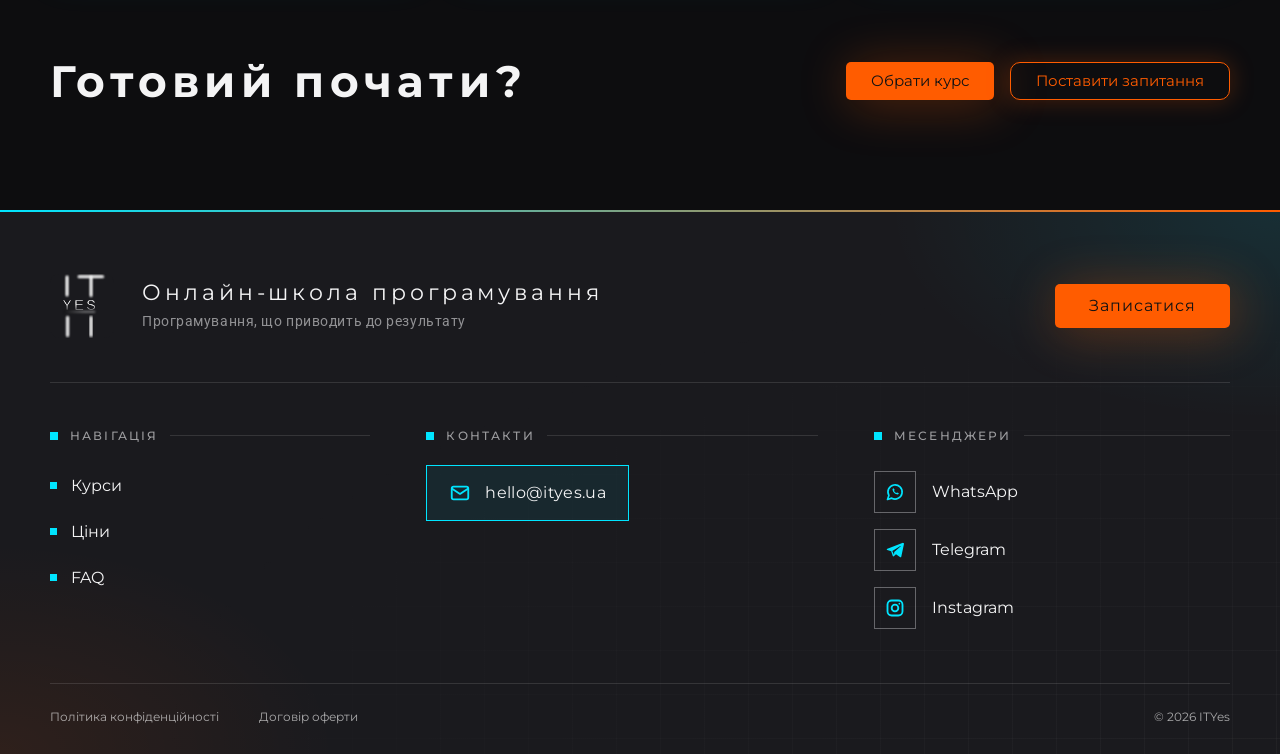
==== commit 45da78d3: "Add loader" ====
--- a/worked/index.html
+++ b/worked/index.html
@@ -7,31 +7,17 @@
   <link rel="preconnect" href="https://fonts.googleapis.com">
   <link rel="preconnect" href="https://fonts.gstatic.com" crossorigin>
   <link href="https://fonts.googleapis.com/css2?family=Montserrat:wght@300;400;500;600;700&family=Roboto:wght@400;500&family=Roboto+Mono:wght@400&display=swap" rel="stylesheet">
-  <link rel="stylesheet" href="css/styles.css">
+  <link rel="stylesheet" href="css/site.css">
+  <link rel="stylesheet" href="css/layout.css">
   <link rel="stylesheet" href="css/mobile.css">
-  <link rel="stylesheet" href="css/path.css">
-  <link rel="stylesheet" href="css/summary.css">
+  <link rel="stylesheet" href="css/mobile-visual.css">
 </head>
 <body>
   <div class="cursor" aria-hidden="true">
     <span class="cursor-ring"></span>
     <span class="cursor-dot"></span>
   </div>
-  <header class="site-header">
-    <div class="container header-inner">
-      <a href="#" class="logo-link" aria-label="ITYes — на головну">
-        <img src="images/logo.svg" width="48" height="48" alt="ITYes">
-      </a>
-      <button type="button" class="nav-toggle" aria-expanded="false" aria-controls="main-nav">Меню</button>
-      <nav id="main-nav" class="main-nav" aria-label="Головна навігація">
-        <a href="courses.html">Курси</a>
-        <a href="#pricing">Ціни</a>
-        <a href="#how">Як навчаємо</a>
-        <a href="#about">Про школу</a>
-              </nav>
-      <a href="#pricing" class="btn btn-orange header-cta">Записатися</a>
-    </div>
-  </header>
+  <div data-include="header"></div>
 
   <main>
     <section class="hero">
@@ -48,8 +34,8 @@
             Вивчай Python, Django та Data Analytics з викладачем, практикою та реальними проєктами.
           </p>
           <div class="hero-actions">
-            <a href="#courses" class="btn btn-primary-hero">Обрати курс</a>
-            <a href="#courses" class="btn btn-ghost">Переглянути програми</a>
+            <a href="courses.html" class="btn btn-primary-hero">Обрати курс</a>
+            <a href="prices.html" class="btn btn-ghost">Дізнатися вартість</a>
           </div>
         </div>
 
@@ -96,8 +82,8 @@
 
           <div class="float-card float-card--feedback">
             <div class="feedback-check">
-              <svg viewBox="0 0 24 24" fill="none" stroke="#00E5FF" stroke-width="2.5">
-                <path d="M5 13l4 4L19 7" stroke-linecap="round" stroke-linejoin="round"/>
+              <svg width="33" height="32" viewBox="0 0 33 32" fill="none" xmlns="http://www.w3.org/2000/svg">
+                <path d="M0 15.3699C4.87744 20.6473 9.60654 25.3982 14.1524 31.407C19.0948 21.577 24.1534 11.7127 32.5001 1.03018L30.2511 0C23.2032 7.47441 17.7276 14.5496 12.9698 22.9578C9.66123 19.9773 4.31416 15.7596 1.04932 13.5926L0 15.3699Z" fill="#F4F4F5"/>
               </svg>
             </div>
             <div>
@@ -108,48 +94,106 @@
         </div>
       </div>
 
-      <ul class="hero-benefits reveal" aria-label="Що входить у навчання">
+      <ul class="hero-benefits hero-benefits--bar reveal" aria-label="Що входить у навчання">
         <li>
           <span class="hero-benefits-icon" aria-hidden="true">
-            <svg viewBox="0 0 24 24" fill="none" stroke="currentColor" stroke-width="2.5">
-              <path d="M5 13l4 4L19 7" stroke-linecap="round" stroke-linejoin="round"/>
-            </svg>
+            <svg width="19" height="18" viewBox="0 0 19 18" fill="none" xmlns="http://www.w3.org/2000/svg">
+              <path d="M0 8.78281C2.78711 11.7984 5.48945 14.5133 8.08711 17.9469C10.9113 12.3297 13.802 6.69297 18.5715 0.588672L17.2863 0C13.259 4.27109 10.1301 8.31406 7.41133 13.1187C5.5207 11.4156 2.46523 9.00547 0.599609 7.76719L0 8.78281Z" fill="#00E5FF"/>
+            </svg>              
           </span>
           Практика
         </li>
         <li>
           <span class="hero-benefits-icon" aria-hidden="true">
-            <svg viewBox="0 0 24 24" fill="none" stroke="currentColor" stroke-width="2.5">
-              <path d="M5 13l4 4L19 7" stroke-linecap="round" stroke-linejoin="round"/>
-            </svg>
+            <svg width="19" height="18" viewBox="0 0 19 18" fill="none" xmlns="http://www.w3.org/2000/svg">
+              <path d="M0 8.78281C2.78711 11.7984 5.48945 14.5133 8.08711 17.9469C10.9113 12.3297 13.802 6.69297 18.5715 0.588672L17.2863 0C13.259 4.27109 10.1301 8.31406 7.41133 13.1187C5.5207 11.4156 2.46523 9.00547 0.599609 7.76719L0 8.78281Z" fill="#00E5FF"/>
+            </svg>              
           </span>
           Домашні завдання
         </li>
         <li>
           <span class="hero-benefits-icon" aria-hidden="true">
-            <svg viewBox="0 0 24 24" fill="none" stroke="currentColor" stroke-width="2.5">
-              <path d="M5 13l4 4L19 7" stroke-linecap="round" stroke-linejoin="round"/>
-            </svg>
+            <svg width="19" height="18" viewBox="0 0 19 18" fill="none" xmlns="http://www.w3.org/2000/svg">
+              <path d="M0 8.78281C2.78711 11.7984 5.48945 14.5133 8.08711 17.9469C10.9113 12.3297 13.802 6.69297 18.5715 0.588672L17.2863 0C13.259 4.27109 10.1301 8.31406 7.41133 13.1187C5.5207 11.4156 2.46523 9.00547 0.599609 7.76719L0 8.78281Z" fill="#00E5FF"/>
+            </svg>              
           </span>
           Перевірка викладачем
         </li>
         <li>
           <span class="hero-benefits-icon" aria-hidden="true">
-            <svg viewBox="0 0 24 24" fill="none" stroke="currentColor" stroke-width="2.5">
-              <path d="M5 13l4 4L19 7" stroke-linecap="round" stroke-linejoin="round"/>
-            </svg>
+            <svg width="19" height="18" viewBox="0 0 19 18" fill="none" xmlns="http://www.w3.org/2000/svg">
+              <path d="M0 8.78281C2.78711 11.7984 5.48945 14.5133 8.08711 17.9469C10.9113 12.3297 13.802 6.69297 18.5715 0.588672L17.2863 0C13.259 4.27109 10.1301 8.31406 7.41133 13.1187C5.5207 11.4156 2.46523 9.00547 0.599609 7.76719L0 8.78281Z" fill="#00E5FF"/>
+            </svg>              
           </span>
           Фінальний проєкт
         </li>
       </ul>
     </section>
 
+    <section class="about" id="about">
+      <div class="about-inner">
+        <header class="about-header reveal">
+          <p class="about-kicker">
+            <span class="about-kicker-dot" aria-hidden="true"></span>
+            Про нас
+          </p>
+          <h2 class="about-title">
+            Школа яка навчає <span class="accent">створювати,</span><br>
+            а не просто писати код
+          </h2>
+          <p class="about-subtitle">
+            Даємо знання та разом перетворюємо їх на практичні навички,<br>
+            а це крок за кроком веде до створення власних проєктів
+          </p>
+        </header>
+
+        <div class="about-grid">
+          <div class="about-intro">
+            <p>Програму кожного курсу засновник школи розробив особисто. Вона базується на досвіді комерційної розробки в міжнародних IT-проєктах та досвіду у викладанні</p>
+          </div>
+
+          <div class="about-stats">
+            <article class="about-stat">
+              <div class="about-stat-body">
+                <p class="about-stat-num">8</p>
+                <p class="about-stat-unit">років</p>
+              </div>
+              <p class="about-stat-label">Досвід у IT сфері</p>
+            </article>
+            <article class="about-stat">
+              <div class="about-stat-body">
+                <p class="about-stat-num">2020</p>
+                <p class="about-stat-unit">році</p>
+              </div>
+              <p class="about-stat-label">Почав викладання</p>
+            </article>
+          </div>
+
+          <div class="about-side">
+            <article class="about-note reveal">
+              <h3>Навчання через практику</h3>
+              <p>Починаємо написання коду та роботу над власним проєктом з першого заняття</p>
+            </article>
+            <article class="about-note reveal">
+              <h3>Покроковий розвиток</h3>
+              <p>Поступове навчання з досвідом реальних розробників для формування IT-мислення</p>
+            </article>
+            <article class="about-note reveal">
+              <h3>Результат у портфоліо</h3>
+              <p>Шлях від першого рядка коду до готового проєкту, який можна презентувати роботодавцю</p>
+            </article>
+          </div>
+        </div>
+      </div>
+    </section>
+
+
     <section class="why" id="how">
       <div class="why-inner" id="about">
         <header class="why-header reveal">
           <p class="why-kicker">
+            <span class="why-kicker-dot" aria-hidden="true"></span>
             Чому ITYes
-            <span class="why-kicker-dot" aria-hidden="true"></span>
           </p>
           <h2 class="why-title">
             Не просто дивишся
@@ -161,7 +205,7 @@
         </header>
 
         <div class="why-grid">
-          <article class="why-card reveal">
+          <article class="why-card">
             <p class="why-card-heading">
               <span class="why-card-num">01</span>
               Живе навчання
@@ -170,7 +214,7 @@
             <img class="why-card-icon" src="images/01.svg" width="150" height="120" alt="">
           </article>
 
-          <article class="why-card reveal">
+          <article class="why-card">
             <p class="why-card-heading">
               <span class="why-card-num">02</span>
               Практика
@@ -179,7 +223,7 @@
             <img class="why-card-icon" src="images/02.svg" width="150" height="120" alt="">
           </article>
 
-          <article class="why-card reveal">
+          <article class="why-card">
             <p class="why-card-heading">
               <span class="why-card-num">03</span>
               Перевірка робіт
@@ -188,7 +232,7 @@
             <img class="why-card-icon" src="images/03.svg" width="150" height="120" alt="">
           </article>
 
-          <article class="why-card reveal">
+          <article class="why-card">
             <p class="why-card-heading">
               <span class="why-card-num">04</span>
               Фінальний проєкт
@@ -197,7 +241,7 @@
             <img class="why-card-icon" src="images/04.svg" width="150" height="120" alt="">
           </article>
 
-          <article class="why-card reveal">
+          <article class="why-card">
             <p class="why-card-heading">
               <span class="why-card-num">05</span>
               Малі групи
@@ -206,7 +250,7 @@
             <img class="why-card-icon" src="images/05.svg" width="150" height="120" alt="">
           </article>
 
-          <article class="why-card reveal">
+          <article class="why-card">
             <p class="why-card-heading">
               <span class="why-card-num">06</span>
               Зручна платформа
@@ -225,16 +269,18 @@
             <span class="courses-kicker-dot" aria-hidden="true"></span>
             Напрями навчання
           </p>
-          <h2 class="courses-title"><span class="accent">Курси</span>, що дають систему</h2>
+          <h2 class="courses-title"><span class="accent">Курси,</span> що дають систему</h2>
           <p class="courses-subtitle">Від першого рядка коду до проєкту, який не соромно показати</p>
         </header>
 
-        <div class="courses-grid">
-          <article class="course-card course-card--orange reveal">
+        <div class="courses-grid reveal">
+          <article class="course-card course-card--orange">
+            <div class="course-header-content">
             <span class="course-badge">Рекомендуємо</span>
-            <p class="course-label"><span>01</span> Основний</p>
-            <h3 class="course-name">Python з нуля</h3>
-            <p class="course-desc">Для новачків без досвіду</p>
+              <p class="course-label"><span>01</span> Основний</p>
+              <h3 class="course-name">Python з нуля</h3>
+              <p class="course-desc">Для новачків без досвіду</p>
+            </div>
             <ul class="course-tags">
               <li>Python</li>
               <li>Логіка</li>
@@ -243,16 +289,16 @@
             </ul>
             <dl class="course-meta">
               <div>
+                <dd>Live online</dd>
                 <dt>Формат</dt>
-                <dd>Live online</dd>
-              </div>
-              <div>
+              </div>
+              <div>
+                <dd>3 місяці</dd>
                 <dt>Тривалість</dt>
-                <dd>3 місяці</dd>
-              </div>
-              <div>
+              </div>
+              <div>
+                <dd>48 занять</dd>
                 <dt>Кількість</dt>
-                <dd>48 занять</dd>
               </div>
             </dl>
             <div class="course-footer">
@@ -264,10 +310,12 @@
             </div>
           </article>
 
-          <article class="course-card course-card--cyan reveal">
-            <p class="course-label"><span>02</span> Backend</p>
-            <h3 class="course-name">Python + Django</h3>
-            <p class="course-desc">Для майбутніх backend-розробників</p>
+          <article class="course-card course-card--cyan">
+            <div class="course-header-content">
+              <p class="course-label"><span>02</span> Backend</p>
+              <h3 class="course-name">Python + Django</h3>
+              <p class="course-desc">Для майбутніх backend-розробників</p>
+            </div>
             <ul class="course-tags">
               <li>Python</li>
               <li>Django</li>
@@ -276,16 +324,16 @@
             </ul>
             <dl class="course-meta">
               <div>
+                <dd>Live online</dd>
                 <dt>Формат</dt>
-                <dd>Live online</dd>
-              </div>
-              <div>
+              </div>
+              <div>
+                <dd>3 місяці</dd>
                 <dt>Тривалість</dt>
-                <dd>3 місяці</dd>
-              </div>
-              <div>
+              </div>
+              <div>
+                <dd>48 занять</dd>
                 <dt>Кількість</dt>
-                <dd>48 занять</dd>
               </div>
             </dl>
             <div class="course-footer">
@@ -297,10 +345,12 @@
             </div>
           </article>
 
-          <article class="course-card course-card--cyan reveal">
-            <p class="course-label"><span>03</span> Data</p>
-            <h3 class="course-name">Python Data Analytics</h3>
-            <p class="course-desc">Для новачків без досвіду</p>
+          <article class="course-card course-card--cyan">
+            <div class="course-header-content">
+              <p class="course-label"><span>03</span> Data</p>
+              <h3 class="course-name">Python Data Analytics</h3>
+              <p class="course-desc">Для тих, хто хоче розуміти та керувати даними</p>
+            </div>
             <ul class="course-tags">
               <li>Python</li>
               <li>NumPy</li>
@@ -309,16 +359,16 @@
             </ul>
             <dl class="course-meta">
               <div>
+                <dd>Live online</dd>
                 <dt>Формат</dt>
-                <dd>Live online</dd>
-              </div>
-              <div>
+              </div>
+              <div>
+                <dd>3 місяці</dd>
                 <dt>Тривалість</dt>
-                <dd>3 місяці</dd>
-              </div>
-              <div>
+              </div>
+              <div>
+                <dd>48 занять</dd>
                 <dt>Кількість</dt>
-                <dd>48 занять</dd>
               </div>
             </dl>
             <div class="course-footer">
@@ -333,12 +383,12 @@
       </div>
     </section>
 
-    <section class="path" id="process">
+    <section class="path path--figma path--figma-head" id="process">
       <div class="path-inner">
         <header class="path-header reveal">
           <p class="path-kicker">
+            <span class="path-kicker-dot" aria-hidden="true"></span>
             Як проходить навчання
-            <span class="path-kicker-dot" aria-hidden="true"></span>
           </p>
           <h2 class="path-title">
             Шлях від «не знаю» до <span class="accent">«зробив»</span>
@@ -442,26 +492,28 @@
       <div class="offers-inner">
         <header class="offers-header reveal">
           <p class="offers-kicker">
+            <span class="offers-kicker-dot" aria-hidden="true"></span>
             Варіанти вартості і пропозиції
-            <span class="offers-kicker-dot" aria-hidden="true"></span>
           </p>
           <h2 class="offers-title">Обери <span class="accent">умови</span>, що <br> підходять тобі</h2>
           <p class="offers-subtitle">Підходить для всіх курсів. Ми допоможемо знайти найвигідніший доступний варіант</p>
         </header>
 
         <div class="offers-grid">
-          <article class="offer-card offer-card--orange reveal">
+          <article class="offer-card offer-card--cyan offer-slide" data-side="left">
             <p class="offer-label">Early Bird</p>
-            <h3 class="offer-name">Реєстрація заздалегідь</h3>
-            <p class="offer-old">XX XXX грн</p>
-            <p class="offer-value">XX XXX грн</p>
-            <p class="offer-note">До підвищення ціни 12 днів</p>
-          </article>
-
-          <article class="offer-card offer-card--cyan offer-card--featured reveal">
+            <div class="offer-body">
+              <h3 class="offer-name">Реєстрація заздалегідь</h3>
+              <p class="offer-old">XX XXX грн</p>
+              <p class="offer-value">XX XXX грн</p>
+              <p class="offer-note">Залишилось 5 місць</p>
+            </div>
+          </article>
+
+          <article class="offer-card offer-card--orange offer-card--featured">
             <div class="offer-featured-top">
               <p class="offer-label">Standard</p>
-              <p class="offer-course">“Python з нуля”</p>
+              <p class="offer-course">"Python з нуля"</p>
             </div>
             <div class="offer-featured-price">
               <span>Звичайна ціна</span>
@@ -470,33 +522,39 @@
             <div class="offer-rules">
               <h3>Прозорі правила</h3>
               <ul>
-                <li>Пропозиції доступні для <a href="#courses">всіх курсів</a></li>
+                <li>Пропозиції доступні для <a href="courses.html">всіх курсів</a></li>
                 <li>Пропозиції не сумуються</li>
                 <li>Застосовується найвигідніша доступна умова</li>
               </ul>
             </div>
-            <a href="#pricing" class="offer-cta">Перейти до розрахунку</a>
-          </article>
-
-          <article class="offer-card offer-card--orange reveal">
+            <a href="prices.html" class="offer-cta">Перейти до розрахунку</a>
+          </article>
+
+          <article class="offer-card offer-card--cyan offer-slide" data-side="right">
             <p class="offer-label">Family</p>
-            <h3 class="offer-name">Навчайтеся разом</h3>
-            <p class="offer-value">-2 000 грн <span>для кожного</span></p>
-            <p class="offer-note">Для двох членів родини. Вигідніше, ніж referral</p>
-          </article>
-
-          <article class="offer-card offer-card--orange reveal">
+            <div class="offer-body">
+              <h3 class="offer-name">Навчайтеся разом</h3>
+              <p class="offer-value">-2 000 грн <span>для кожного</span></p>
+              <p class="offer-note">Для двох членів родини. Вигідніше, ніж referral</p>
+            </div>
+          </article>
+
+          <article class="offer-card offer-card--cyan offer-slide" data-side="left">
             <p class="offer-label">Referral</p>
-            <h3 class="offer-name">Приведи друга</h3>
-            <p class="offer-value">-1 000 грн <span>для тебе</span></p>
-            <p class="offer-note">Твоя персональна знижка за друга</p>
-          </article>
-
-          <article class="offer-card offer-card--orange reveal">
+            <div class="offer-body">
+              <h3 class="offer-name">Приведи друга</h3>
+              <p class="offer-value">-1 000 грн <span>для тебе</span></p>
+              <p class="offer-note">Твоя персональна знижка за друга</p>
+            </div>
+          </article>
+
+          <article class="offer-card offer-card--cyan offer-slide" data-side="right">
             <p class="offer-label">Combo</p>
-            <h3 class="offer-name">Розвивай своє навчання</h3>
-            <p class="offer-value">-15% <span>на наступний курс</span></p>
-            <p class="offer-note">Зберігається за кожним студентом ITYes</p>
+            <div class="offer-body">
+              <h3 class="offer-name">Розвивай своє навчання</h3>
+              <p class="offer-value">-15% <span>на наступний курс</span></p>
+              <p class="offer-note">Зберігається за кожним студентом ITYes</p>
+            </div>
           </article>
         </div>
       </div>
@@ -514,7 +572,7 @@
             але є загальний <span class="accent">результат</span>
           </h2>
           <p class="result-subtitle">
-            Ми не обіцяємо магічного працевлаштування. Ми даємо фундамент, практику та підтримку, щоб ти міг рухатися далі
+            Ми не обіцяємо магічного працевлаштування. Ми даємо фундамент,<br>практику та підтримку, щоб ти міг рухатися далі
           </p>
         </header>
     
@@ -530,7 +588,7 @@
         <div class="result-cta reveal">
           <h2 class="result-cta-title">Готовий почати?</h2>
           <div class="result-cta-actions">
-            <a href="#courses" class="btn btn-orange">Обрати курс</a>
+            <a href="courses.html" class="btn btn-orange">Обрати курс</a>
             <a href="mailto:hello@ityes.ua" class="btn btn-outline-orange">Поставити запитання</a>
           </div>
         </div>
@@ -538,58 +596,10 @@
     </section>
   </main>
   
-  <footer class="site-footer">
-    <div class="footer-inner">
-      <a href="#" class="footer-logo" aria-label="ITYes — на головну">
-        <img src="images/logo.svg" width="76" height="76" alt="ITYes">
-      </a>
+  <div data-include="footer"></div>
   
-      <p class="footer-brand">Онлайн-школа програмування</p>
-  
-      <div class="footer-legal">
-        <a href="#">Політика конфіденційності</a>
-        <span>© 2026 ITYes</span>
-        <a href="#">Договір оферти</a>
-      </div>
-  
-      <nav class="footer-nav" aria-label="Навігація у футері">
-        <h3 class="footer-heading">Навігація</h3>
-        <ul class="footer-links">
-          <li><a href="#courses">Курси</a></li>
-          <li><a href="#pricing">Ціни</a></li>
-          <li><a href="#about">Про школу</a></li>
-          <li><a href="#faq">FAQ</a></li>
-        </ul>
-      </nav>
-  
-      <div class="footer-contacts">
-        <h3 class="footer-heading">Контакти</h3>
-        <a href="mailto:hello@ityes.ua" class="footer-email">hello@ityes.ua</a>
-        <div class="footer-social">
-          <a href="https://instagram.com/" target="_blank" rel="noopener" aria-label="Instagram">
-            <svg viewBox="0 0 24 24" fill="none" stroke="currentColor" stroke-width="2.2" aria-hidden="true">
-              <rect x="3" y="3" width="18" height="18" rx="5"/>
-              <circle cx="12" cy="12" r="4"/>
-              <circle cx="17.2" cy="6.8" r="1" fill="currentColor" stroke="none"/>
-            </svg>
-          </a>
-          <a href="https://t.me/" target="_blank" rel="noopener" aria-label="Telegram">
-            <svg viewBox="0 0 24 24" fill="currentColor" aria-hidden="true">
-              <path d="M21.5 3.3 2.9 10.5c-1 .4-1 1.2-.2 1.4l4.7 1.5 1.8 5.5c.2.6.4.8.8.8s.6-.2.9-.5l2.3-2.2 4.7 3.5c.9.5 1.5.2 1.7-.8l3.1-14.700c.3-1.200-.5-1.800-1.200-1.400ZM8.800 13.200l9.600-6c.5-.3.9-.1.5.2l-7.800 7-.3 3.300-2-4.500Z"/>
-            </svg>
-          </a>
-        </div>
-      </div>
-    </div>
-  </footer>
-  
-
-  <script type="module" src="js/navigation.js"></script>
-  <script type="module" src="js/path.js"></script>
-  <script type="module" src="js/cursor.js"></script>
-  <script type="module" src="js/reveal.js"></script>
-  <script type="module" src="js/result-flow.js"></script>
-  <script type="module" src="js/card-glow.js"></script>
-
+
+  <script type="module" src="js/site.js"></script>
+  <script type="module" src="js/mobile-visual.js"></script>
 </body>
 </html>
--- a/worked/css/site.css
+++ b/worked/css/site.css
@@ -0,0 +1,3741 @@
+/* ===== styles.css ===== */
+*,
+*::before,
+*::after {
+  box-sizing: border-box;
+}
+
+:root {
+  --header-bg: #1a1a1e;
+  --text: #f4f4f5;
+  --orange: #ff5c00;
+  --cyan: #00e5ff;
+  --page-bg: #0d0d0f;
+  --surface: #16161a;
+  --border: rgba(244, 244, 245, 0.12);
+  --header-height: 80px;
+  --page-bg2: #1A1A1E;
+}
+
+html {
+  scroll-behavior: smooth;
+}
+
+body {
+  margin: 0;
+  font-family: "Roboto", system-ui, sans-serif;
+  background: var(--page-bg);
+  color: var(--text);
+  line-height: 1.5;
+}
+
+html.has-cursor,
+html.has-cursor * {
+  cursor: none;
+}
+
+a {
+  color: inherit;
+  text-decoration: none;
+}
+
+img {
+  display: block;
+  max-width: 100%;
+}
+
+.container {
+  width: min(1200px, 100% - 48px);
+  margin-inline: auto;
+}
+
+/* Header */
+.site-header {
+  background: var(--header-bg);
+  position: sticky;
+  top: 0;
+  z-index: 100;
+  height: var(--header-height);
+  border-top: 1px solid #F4F4F5;
+  border-bottom: 1px solid #F4F4F5;
+}
+
+.header-inner {
+  display: flex;
+  align-items: center;
+  justify-content: space-between;
+  gap: 24px;
+  height: 100%;
+}
+
+.logo-link {
+  flex-shrink: 0;
+  transition: filter 0.3s ease, transform 0.3s ease;
+}
+
+.logo-link:hover {
+  transform: translateY(-1px);
+}
+
+.logo-link img {
+  width: 48px;
+  height: 48px;
+  border-radius: 4px;
+}
+
+.main-nav {
+  display: flex;
+  align-items: center;
+  gap: 60px;
+  font-family: "Montserrat", sans-serif;
+  font-size: 0.9375rem;
+  font-weight: 500;
+}
+
+.main-nav a {
+  position: relative;
+  transition: color 0.2s;
+}
+
+.main-nav a::after {
+  content: "";
+  position: absolute;
+  left: 0;
+  bottom: -6px;
+  width: 100%;
+  height: 1px;
+  background: var(--cyan);
+  transform: scaleX(0);
+  transform-origin: left;
+  transition: transform 0.25s ease;
+}
+
+.main-nav a:hover {
+  color: #C4C4C6;;
+}
+
+.main-nav a:hover::after {
+  transform: scaleX(1);
+}
+
+.btn {
+  display: inline-flex;
+  align-items: center;
+  justify-content: center;
+  font-family: "Montserrat", sans-serif;
+  font-weight: medium;
+  font-size: 0.9375rem;
+  border-radius: 10px;
+  padding: 7px 25px;
+  border: none;
+  cursor: pointer;
+  transition: transform 0.2s ease, box-shadow 0.2s ease, filter 0.2s ease;
+}
+
+.btn:hover {
+  transform: translateY(-2px);
+}
+
+.btn:active {
+  transform: scale(0.98);
+}
+
+.btn-orange {
+  background: var(--orange);
+  color: #121212;
+  box-shadow: 4px 4px 50px 1px rgba(255, 92, 0, 0.3);
+  border-radius: 5px;
+}
+
+.btn-orange:hover {
+  box-shadow: 0 6px 32px rgba(255, 92, 0, 0.55);
+}
+
+.header-cta {
+  flex-shrink: 0;
+}
+
+.nav-toggle {
+  display: none;
+  background: transparent;
+  border: 1px solid var(--border);
+  color: var(--text);
+  padding: 8px 12px;
+  border-radius: 8px;
+  font-family: "Montserrat", sans-serif;
+  cursor: pointer;
+}
+
+/* Hero — шапка + hero = рівно один екран */
+.hero {
+  height: calc(100svh - var(--header-height));
+  max-height: calc(100svh - var(--header-height));
+  display: flex;
+  flex-direction: column;
+  padding: 24px 0 0;
+  position: relative;
+  overflow: hidden;
+}
+
+.hero > .container {
+  width: 100%;
+  flex: 1;
+  display: flex;
+  align-items: center;
+}
+
+.hero::before {
+  content: "";
+  position: absolute;
+  top: 20%;
+  right: 10%;
+  width: 480px;
+  height: 480px;
+  background: radial-gradient(circle, rgba(0, 229, 255, 0.08) 0%, transparent 70%);
+  pointer-events: none;
+  animation: glow-pulse 7s ease-in-out infinite;
+}
+
+
+.hero::before {
+  translate: var(--glow-x, 0px) var(--glow-y, 0px);
+  transition: translate 0.7s cubic-bezier(0.22, 1, 0.36, 1);
+}
+
+.hero-grid {
+  display: flex;
+  align-items: center;
+  width: 100%;
+}
+
+.hero-content {
+  width: 50%;
+  padding-inline: 48px;
+}
+
+.hero-content > * {
+  animation: fade-up 0.7s ease both;
+}
+
+.hero-content > *:nth-child(1) { animation-delay: 0.05s; }
+.hero-content > *:nth-child(2) { animation-delay: 0.15s; }
+.hero-content > *:nth-child(3) { animation-delay: 0.25s; }
+.hero-content > *:nth-child(4) { animation-delay: 0.35s; }
+
+.hero-benefits {
+  list-style: none;
+  margin: 0;
+  padding: 18px 48px;
+  width: 100%;
+  display: grid;
+  grid-template-columns: repeat(4, 1fr);
+  gap: 16px;
+  border-top: 1px solid #f4f4f5;
+  border-bottom: 1px solid #f4f4f5;
+  font-family: "Roboto", sans-serif;
+  font-size: 0.9375rem;
+  color: var(--text);
+}
+
+.hero-benefits li {
+  font-family: "Montserrat", sans-serif;
+  font-weight: 400;
+  display: flex;
+  align-items: center;
+  gap: 10px;
+}
+
+
+.hero-benefits-icon {
+  width: 18px;
+  height: 18px;
+  color: var(--cyan);
+  flex-shrink: 0;
+  display: flex;
+}
+
+.hero-benefits-icon svg {
+  width: 100%;
+  height: 100%;
+}
+
+.hero-label {
+  font-family: "Roboto", sans-serif;
+  font-weight: 400;
+  letter-spacing: 0.1em;
+  display: inline-flex;
+  align-items: center;
+  gap: 10px;
+  font-size: 0.875rem;
+  color: var(--text);
+  margin-bottom: 20px;
+  margin: 0 0 20px;
+}
+
+.hero-label-dot {
+  width: 10px;
+  height: 10px;
+  background: var(--cyan);
+  flex-shrink: 0;
+}
+
+.hero-title {
+  font-family: "Montserrat", sans-serif;
+  font-weight: 800;
+  font-size: clamp(2rem, 4vw, 3rem);
+  line-height: 1;
+  margin: 0 0 20px;
+  letter-spacing: 0.2em;
+}
+
+.hero-title .accent {
+  color: var(--cyan);
+}
+
+.hero-subtitle {
+  font-family: "Montserrat", sans-serif;
+  font-size: 1.0625rem;
+  max-width: 520px;
+  margin: 0 0 20px;
+  color: #F4F4F5;
+}
+
+.hero-actions {
+  display: flex;
+  flex-wrap: wrap;
+  gap: 70px;
+}
+
+.btn-primary-hero {
+  font-weight: 500;
+  background: var(--orange);
+  color: #121212;
+  padding: 7px 30px;
+  box-shadow: 4px 4px 50px 1px rgba(255, 92, 0, 0.3);
+  border-radius: 5px;
+}
+
+.btn-primary-hero:hover {
+  box-shadow: 0 10px 36px rgba(255, 92, 0, 0.55);
+}
+
+.btn-ghost {
+  font-weight: 400;
+  background: transparent;
+  color: #FF5C00;
+  border: 1px solid #FF5C00;
+  border-radius: 5px;
+  padding: 7px 40px;
+  box-shadow: 4px 4px 50px 1px rgba(255, 92, 0, 0.3);
+}
+
+.btn-ghost:hover {
+  border-color: rgba(244, 244, 245, 0.55);
+}
+
+/* Code editor mockup */
+.hero-visual {
+  position: relative;
+  width: 50%;
+  flex: 0 0 50%;
+  min-height: min(380px, 42vh);
+  padding-inline: 48px;
+  animation: fade-up 0.85s 0.2s ease both;
+}
+
+.editor-window {
+  position: relative;
+  background: var(--surface);
+  border: 1px solid var(--border);
+  overflow: hidden;
+  box-shadow: 4px 4px 200px 10px rgba(0, 229, 255, 0.3);
+}
+
+.editor-titlebar {
+  display: flex;
+  align-items: center;
+  gap: 8px;
+  padding: 14px 16px;
+  border: 1px solid #f4f4f5;
+}
+
+.editor-dot {
+  width: 10px;
+  height: 10px;
+  border-radius: 50%;
+  background: rgba(244, 244, 245, 0.2);
+}
+
+.editor-body {
+  border: 1px solid #f4f4f5;
+  display: flex;
+  font-family: "Roboto Mono", "Consolas", monospace;
+  font-size: 0.8125rem;
+  line-height: 1.7;
+  padding: 55px 0;
+}
+
+.line-numbers {
+  font-family: "Roboto", sans-serif;
+  font-weight: 400;
+  padding: 0 16px 0 20px;
+  color: rgba(244, 244, 245, 0.35);
+  user-select: none;
+  text-align: right;
+}
+
+.line-numbers span {
+  display: block;
+}
+
+.code-content {
+  font-family: "Roboto", sans-serif;
+  letter-spacing: 0.1em;
+  font-weight: 300;
+  margin: 0;
+  padding-right: 20px;
+  color: rgba(244, 244, 245, 0.85);
+}
+
+.code-content .kw {
+  color: var(--cyan);
+}
+
+.code-content .cls {
+  color: #ffb86c;
+}
+
+.editor-status {
+  display: flex;
+  justify-content: flex-end;
+  gap: 24px;
+  padding: 8px 16px;
+  background: var(--cyan);
+  color: #0d0d0f;
+  font-family: "Roboto", sans-serif;
+  font-size: 0.75rem;
+  letter-spacing: 0.04em;
+}
+
+.float-card {
+  position: absolute;
+  background: #1A1A1E;
+  border: 1px solid #F4F4F5;
+  padding: 14px 18px;
+  backdrop-filter: blur(8px);
+  box-shadow: 0 12px 40px rgba(0, 0, 0, 0.45);
+  animation: float-y 5.5s ease-in-out infinite;
+}
+
+.float-card--feedback {
+  animation-delay: -2.4s;
+  bottom: 15px;
+  left: -60px;
+  display: flex;
+  align-items: center;
+  gap: 12px;
+}
+
+.float-card--progress {
+  top: -55px;
+  right: 20px;
+  min-width: 160px;
+}
+
+.float-card-label {
+  font-family: "Montserrat", sans-serif;
+  font-weight: 400;
+  font-size: 0.725rem;
+  letter-spacing: 0.08em;
+  color: #F4F4F580;
+  margin-bottom: 8px;
+}
+
+.float-card-value {
+  font-family: "Roboto", system-ui, sans-serif;
+  font-size: 1.85rem;
+  margin-bottom: 10px;
+  letter-spacing: 0.1em;
+}
+
+.progress-bar {
+  height: 4px;
+  background: rgba(244, 244, 245, 0.15);
+  border-radius: 2px;
+  overflow: hidden;
+}
+
+.progress-bar-fill {
+  height: 100%;
+  width: 66.67%;
+  background: var(--cyan);
+  border-radius: 2px;
+  transform-origin: left;
+  animation: fill-bar 1.4s 0.6s ease both;
+}
+
+
+.feedback-check {
+  width: 40px;
+  height: 40px;
+  background: var(--cyan);
+  border: 2px solid var(--cyan);
+  border-radius: 4px;
+  display: flex;
+  align-items: center;
+  justify-content: center;
+  flex-shrink: 0;
+}
+
+.feedback-check svg {
+  width: 14px;
+  height: 14px;
+}
+
+.feedback-text {
+  font-size: 0.725rem;
+  color: #F4F4F5;
+  font-family: "Montserrat", sans-serif;
+  font-weight: 400;
+  letter-spacing: 0.1em;
+}
+
+/* Why ITYes */
+.why {
+  padding: 80px 0;
+}
+
+.why-inner {
+  width: calc(100% - 100px);
+  max-width: none;
+  margin-inline: auto;
+}
+
+.why-header {
+  margin-bottom: 50px;
+}
+
+.why-kicker {
+  font-family: "Roboto", sans-serif;
+  font-weight: 400;
+  letter-spacing: 0.1em;
+  display: inline-flex;
+  align-items: center;
+  justify-content: flex-end;
+  gap: 8px;
+  font-size: 0.8125rem;
+  color: #F4F4F5;
+  margin: 0 0 20px;
+}
+
+.why-kicker-dot {
+  width: 10px;
+  height: 10px;
+  background: var(--cyan);
+}
+
+.why-title {
+  font-family: "Montserrat", sans-serif;
+  font-weight: 800;
+  font-size: clamp(2rem, 4vw, 3rem);
+  line-height: 1;
+  letter-spacing: 0.2em;
+  margin: 0 0 20px;
+}
+
+.why-title .accent {
+  display: block;
+  color: var(--cyan);
+}
+
+.why-subtitle {
+  font-family: "Montserrat", sans-serif;
+  font-weight: 400;
+  margin: 0;
+  font-size: 1rem;
+  color: #F4F4F5;
+}
+
+.why-grid {
+  display: grid;
+  grid-template-columns: repeat(3, 1fr);
+  border: 1px solid #f4f4f5;
+}
+
+.why-card {
+  display: flex;
+  flex-direction: column;
+  min-height: 240px;
+  padding: 24px 24px 16px;
+  border-right: 1px solid #f4f4f5;
+  border-bottom: 1px solid #f4f4f5;
+  background: transparent;
+  transition: background 0.25s ease;
+}
+
+.why-card:hover {
+  background: rgba(0, 229, 255, 0.04);
+}
+
+.why-card:nth-child(3n) {
+  border-right: none;
+}
+
+.why-card:nth-child(n + 4) {
+  border-bottom: none;
+}
+
+.why-card-heading {
+  display: flex;
+  align-items: baseline;
+  gap: 10px;
+  margin: 0 0 10px;
+  font-family: "Roboto", sans-serif;
+  font-size: 1.2rem;
+  font-weight: 400;
+  letter-spacing: 0.1em;
+  text-transform: uppercase;
+  color: var(--cyan);
+}
+
+.why-card-num {
+  font-family: "Roboto", sans-serif;
+  letter-spacing: 0.1em;
+  color: #F4F4F54D;
+  font-weight: 400;
+}
+
+.why-card-text {
+  font-family: "Montserrat", sans-serif;
+  font-style: light;
+  font-weight: 100;
+  margin: 0;
+  max-width: 260px;
+  font-size: 0.9375rem;
+  color: #C4C4C6;
+  letter-spacing: 0.1em;
+}
+
+.why-card-icon {
+  width: 150px;
+  height: auto;
+  margin-top: auto;
+  padding-top: 20px;
+}
+
+/* Courses */
+.courses {
+  padding: 80px 0 80px;
+  background: var(--page-bg2);
+}
+
+.courses-inner {
+  width: min(1140px, 100% - 48px);
+  margin-inline: auto;
+}
+
+.courses-header {
+  margin-bottom: 36px;
+  text-align: right;
+}
+
+.courses-kicker {
+  display: inline-flex;
+  align-items: center;
+  gap: 8px;
+  font-family: "Roboto", sans-serif;
+  font-weight: 400;
+  font-size: 0.8125rem;
+  letter-spacing: 0.1em;
+  color: #f4f4f5;
+  margin: 0 0 20px;
+}
+
+.courses-kicker-dot {
+  width: 10px;
+  height: 10px;
+  background: var(--cyan);
+  flex-shrink: 0;
+}
+
+.courses-title {
+  font-family: "Montserrat", sans-serif;
+  font-weight: 800;
+  font-size: clamp(2rem, 4vw, 3rem);
+  line-height: 1;
+  letter-spacing: 0.2em;
+  color: #f4f4f5;
+  margin: 0 0 20px;
+}
+
+.courses-title .accent {
+  color: var(--cyan);
+}
+
+.courses-subtitle {
+  margin: 0 0 50px;
+  font-family: "Montserrat", sans-serif;
+  font-weight: 400;
+  font-size: 1rem;
+  color: #f4f4f5;
+}
+
+.courses-grid {
+  display: grid;
+  grid-template-columns: repeat(3, 1fr);
+  gap: 70px;
+  align-items: stretch;
+}
+
+.course-card {
+  --card-accent: var(--cyan);
+  position: relative;
+  display: flex;
+  flex-direction: column;
+  min-height: 460px;
+  padding: 28px 24px 24px;
+  background: #121214;
+  color: #f4f4f5;
+  border-radius: 10px;
+  transition: transform 0.3s ease, box-shadow 0.3s ease;
+}
+
+.course-card:hover {
+  transform: translateY(-6px);
+}
+
+.course-card--orange {
+  --card-accent: #ff5c00;
+  border: 1px solid #ff5c00;
+  box-shadow: 4px 4px 50px 1px rgba(255, 92, 0, 0.3);
+}
+
+/* .course-card--orange:hover {
+  box-shadow: 4px 8px 56px 2px rgba(255, 92, 0, 0.42);
+} */
+
+.course-card--cyan {
+  --card-accent: #00e5ff;
+  border: 1px solid #00e5ff;
+  box-shadow: 4px 4px 50px 1px rgba(0, 229, 255, 0.3);
+}
+
+/* .course-card--cyan:hover {
+  box-shadow: 4px 8px 56px 2px rgba(0, 229, 255, 0.42);
+} */
+
+.course-badge {
+  position: absolute;
+  top: 0;
+  right: 0;
+  padding: 6px 14px;
+  background: #1a1a1e;
+  border: 1px solid #ff5c00;
+  border-top: none;
+  border-radius: 0 10px 0 10px;
+  font-family: "Montserrat", sans-serif;
+  font-weight: 300;
+  font-size: 0.75rem;
+  color: #ff5c00;
+}
+
+.course-header-content {
+  flex-grow: 1; 
+}
+
+.course-label {
+  display: flex;
+  align-items: baseline;
+  gap: 8px;
+  margin: 0 0 50px;
+  font-family: "Roboto", sans-serif;
+  font-weight: 400;
+  font-size: 1.2rem;
+  letter-spacing: 0.06em;
+  text-transform: uppercase;
+  color: var(--card-accent);
+}
+
+.course-label span {
+  font-family: "Roboto", sans-serif;
+  font-size: 1.2rem;
+  font-weight: 400;
+  color: #F4F4F54D;
+  letter-spacing: 0.1em;
+}
+
+.course-name {
+  text-align: center;
+  margin: 0 0 20px;
+  font-family: "Montserrat", sans-serif;
+  font-weight: 400;
+  font-size: 2.4rem;
+  line-height: 1.2;
+  color: #f4f4f5;
+}
+
+.course-desc {
+  text-align: center;
+  margin: 0 0 40px;
+  font-family: "Roboto", sans-serif;
+  font-weight: 400;
+  font-size: 0.9rem;
+  color: #f4f4f5;
+}
+
+.course-tags {
+  list-style: none;
+  display: flex;
+  justify-content: center;
+  flex-wrap: wrap;
+  gap: 15px;
+  margin: 0 0 40px;
+  padding: 0;
+}
+
+.course-tags li {
+  padding: 6px 12px;
+  border: 1px solid var(--card-accent);
+  font-family: "Roboto", sans-serif;
+  font-weight: 300;
+  font-size: 0.675rem;
+  color: var(--card-accent);
+}
+
+.course-meta {
+    text-align: center;
+    display: grid;
+    grid-template-columns: repeat(3, 1fr);
+    gap: 12px;
+    margin: auto -24px 60px -24px;
+    padding: 24px;
+    border-top: 1px solid color-mix(in srgb, var(--card-accent) 35%, transparent);
+    border-bottom: 1px solid color-mix(in srgb, var(--card-accent) 35%, transparent);
+}
+
+.course-meta dt {
+  margin: 0;
+  font-family: "Montserrat", sans-serif;
+  font-weight: 300;
+  font-size: 0.75rem;
+  color: #f4f4f5;
+}
+
+.course-meta dd {
+  margin: 4px 0 0;
+  font-family: "Montserrat", sans-serif;
+  font-weight: 500;
+  font-size: 0.9375rem;
+  color: #f4f4f5;
+}
+
+.course-footer {
+  display: flex;
+  align-items: center;
+  justify-content: space-between;
+  gap: 12px;
+}
+
+.course-price {
+  margin: 0;
+  font-family: "Montserrat", sans-serif;
+  font-weight: 400;
+  font-size: 1.1rem;
+  color: #f4f4f5;
+}
+
+.course-price span {
+  display: block;
+  margin-bottom: 2px;
+  font-family: "Montserrat", sans-serif;
+  font-weight: 300;
+  font-size: 0.75rem;
+}
+
+.course-btn {
+  display: inline-flex;
+  align-items: center;
+  justify-content: center;
+  padding: 10px 16px;
+  border-radius: 5px;
+  background: var(--card-accent);
+  color: #121212;
+  font-family: "Montserrat", sans-serif;
+  font-weight: 400;
+  font-size: 0.8125rem;
+  white-space: nowrap;
+  transition: filter 0.2s ease, transform 0.2s ease;
+}
+
+.course-btn:hover {
+  filter: brightness(1.08);
+  transform: translateY(-1px);
+}
+
+/* Learning path */
+.path {
+  padding: 80px 0 80px;
+  background: var(--page-bg);
+}
+
+.path-inner {
+  width: min(1200px, 100% - 48px);
+  margin-inline: auto;
+}
+
+.path-header {
+  margin-bottom: 50px;
+}
+
+.path-kicker {
+  display: inline-flex;
+  align-items: center;
+  gap: 8px;
+  font-family: "Roboto", sans-serif;
+  font-weight: 400;
+  font-size: 0.8125rem;
+  letter-spacing: 0.1em;
+  color: #f4f4f5;
+  margin: 0 0 20px;
+}
+
+.path-kicker-dot {
+  width: 10px;
+  height: 10px;
+  background: var(--cyan);
+}
+
+.path-title {
+  font-family: "Montserrat", sans-serif;
+  font-weight: 700;
+  font-size: clamp(1.5rem, 4vw, 2.35rem);
+  letter-spacing: 0.15em;;
+  color: #f4f4f5;
+  margin-top: 0;
+  margin-bottom: 50px;
+}
+
+.path-title .accent {
+  color: var(--cyan);
+}
+
+.path-board {
+  position: relative;
+  min-height: 280px;
+}
+
+.path-lines {
+  position: absolute;
+  inset: 0;
+  width: 100%;
+  height: 100%;
+  overflow: visible;
+  pointer-events: none;
+  z-index: 0;
+}
+
+.path-connector {
+  opacity: 0.2;
+  transition: stroke-dashoffset 0.55s ease, opacity 0.35s ease;
+}
+
+.path-connector.is-drawn {
+  opacity: 1;
+  stroke-dashoffset: 0 !important;
+}
+
+.path-flow {
+  list-style: none;
+  margin: 0;
+  padding: 8px 0 16px;
+  display: grid;
+  grid-template-columns: repeat(7, minmax(0, 1fr));
+  grid-template-rows: auto auto;
+  column-gap: 18px;
+  row-gap: 56px;
+  position: relative;
+  z-index: 1;
+}
+
+.path-step {
+  min-width: 0;
+}
+
+.path-step:nth-child(odd) {
+  grid-row: 1;
+}
+
+.path-step:nth-child(even) {
+  grid-row: 2;
+}
+
+.path-step:nth-child(1) { grid-column: 1; }
+.path-step:nth-child(2) { grid-column: 2; }
+.path-step:nth-child(3) { grid-column: 3; }
+.path-step:nth-child(4) { grid-column: 4; }
+.path-step:nth-child(5) { grid-column: 5; }
+.path-step:nth-child(6) { grid-column: 6; }
+.path-step:nth-child(7) { grid-column: 7; }
+
+.path-box {
+  position: relative;
+  min-height: 108px;
+  padding: 25px 22px;
+  border: 1px solid #f4f4f5;
+  background: #121214;
+  color: #f4f4f5;
+  opacity: 0;
+  transform: translateY(18px) scale(0.98);
+  box-shadow: 0 0 0 rgba(0, 229, 255, 0);
+  transition:
+    opacity 0.45s ease,
+    transform 0.45s ease,
+    border-color 0.45s ease,
+    box-shadow 0.45s ease;
+}
+
+.path-box p {
+  margin: 0;
+  font-family: "Montserrat", sans-serif;
+  font-weight: 400;
+  font-size: 0.875rem;
+  line-height: 1.4;
+  letter-spacing: 0.1em;
+}
+
+.path-num {
+  position: absolute;
+  top: 8px;
+  right: 8px;
+  width: 18px;
+  height: 18px;
+  display: grid;
+  place-items: center;
+  border: 1px solid #f4f4f5;
+  font-family: "Montserrat", sans-serif;
+  font-weight: 400;
+  font-size: 0.6875rem;
+  color: #f4f4f5;
+}
+
+.path-step.is-in .path-box {
+  opacity: 1;
+  transform: none;
+  border-color: #00e5ff;
+  box-shadow: 0 0 28px rgba(0, 229, 255, 0.35);
+}
+
+.path-step.is-in .path-num {
+  border-color: #00e5ff;
+  color: #00e5ff;
+}
+
+.path-step--final.is-in .path-box {
+  box-shadow:
+    0 0 18px rgba(0, 229, 255, 0.25),
+    0 0 42px rgba(0, 229, 255, 0.45);
+}
+
+/* Audience */
+.audience {
+  padding: 80px 0 80px;
+  background: var(--page-bg2);
+}
+
+.audience-header{
+  text-align: right;
+}
+
+.audience-inner,
+.offers-inner {
+  width: min(1140px, 100% - 48px);
+  margin-inline: auto;
+}
+
+.audience-kicker,
+.offers-kicker {
+  display: inline-flex;
+  align-items: center;
+  gap: 8px;
+  margin: 0 0 20px;
+  font-family: "Roboto", sans-serif;
+  font-weight: 400;
+  font-size: 0.8125rem;
+  color: #f4f4f5;
+}
+
+.audience-kicker-dot,
+.offers-kicker-dot {
+  width: 10px;
+  height: 10px;
+  background: var(--cyan);
+  flex-shrink: 0;
+}
+
+.audience-title,
+.offers-title {
+  margin: 0 0 20px;
+  font-family: "Montserrat", sans-serif;
+  font-weight: 700;
+  font-size: clamp(1.7rem, 4vw, 2.5rem);
+  line-height: 1.15;
+  letter-spacing: 0.15em;
+  color: #f4f4f5;
+}
+
+.audience-title .accent,
+.offers-title .accent {
+  color: var(--cyan);
+}
+
+.audience-subtitle,
+.offers-subtitle {
+  margin: 0 0 50px;
+  font-family: "Roboto", sans-serif;
+  font-size: 1rem;
+  color: #f4f4f5;
+}
+
+.audience-grid {
+  display: grid;
+  grid-template-columns: repeat(3, 1fr);
+  gap: 50px;
+}
+
+.audience-card {
+  /* min-height: 140px; */
+  padding: 30px;
+  background: #1a1a1e;
+  border: 1px solid #F4F4F5;
+  box-shadow: 4px 4px 50px 1px rgba(0, 229, 255, 0.2);
+  transition: transform 0.3s ease, box-shadow 0.3s ease;
+}
+
+
+.audience-card-label {
+  display: flex;
+  align-items: baseline;
+  gap: 10px;
+  margin: 0 0 12px;
+  font-family: "Roboto", sans-serif;
+  font-weight: 400;
+  font-size: 1rem;
+  letter-spacing: 0.1em;
+  color: var(--cyan);
+}
+
+.audience-card-label span {
+  font-family: "Roboto", sans-serif;
+  font-weight: 400;
+  color: rgba(244, 244, 245, 0.3);
+  letter-spacing: 0.1em;
+}
+
+.audience-card-text {
+  margin-left: 35px;
+  margin-bottom: 0;
+  margin-top: 0;
+  max-width: 280px;
+  font-family: "Montserrat", sans-serif;
+  font-weight: 300;
+  letter-spacing: 0.1em;
+  font-size: 0.9375rem;
+  color: #f4f4f5;
+}
+
+/* Offers / pricing */
+.offers {
+  padding: 80px 0 80px;
+  background: var(--page-bg);
+}
+
+.offers-header {
+  margin-bottom: 50px;
+}
+
+.offers-kicker {
+  justify-content: flex-end;
+}
+
+
+.offers-grid {
+  display: grid;
+  grid-template-columns: 1fr 1.15fr 1fr;
+  grid-template-areas:
+    "early featured family"
+    "referral featured combo";
+  gap: 30px;
+  align-items: stretch;
+}
+
+.offers-grid > :nth-child(1) { grid-area: early; }
+.offers-grid > :nth-child(2) { grid-area: featured; }
+.offers-grid > :nth-child(3) { grid-area: family; }
+.offers-grid > :nth-child(4) { grid-area: referral; }
+.offers-grid > :nth-child(5) { grid-area: combo; }
+
+.offer-card {
+  display: flex;
+  flex-direction: column;
+  padding: 22px 24px;
+  background: #121214;
+  color: #f4f4f5;
+  transition: transform 0.3s ease, box-shadow 0.3s ease;
+}
+
+.offer-card:hover {
+  transform: translateY(-4px);
+}
+
+.offer-card--orange {
+  border: 1px solid #ff5c00;
+  box-shadow: 4px 4px 50px 1px rgba(255, 92, 0, 0.3);
+}
+
+.offer-card--orange:hover {
+  box-shadow: 4px 8px 56px 2px rgba(255, 92, 0, 0.42);
+}
+
+.offer-card--cyan {
+  border: 1px solid #00e5ff;
+  box-shadow: 4px 4px 50px 1px rgba(0, 229, 255, 0.3);
+}
+
+.offer-card--cyan:hover {
+  box-shadow: 4px 8px 56px 2px rgba(0, 229, 255, 0.42);
+}
+
+.offer-card--featured {
+  padding: 0;
+  overflow: hidden;
+}
+
+.offer-label {
+  margin: 0 0 10px;
+  font-family: "Montserrat", sans-serif;
+  font-weight: 500;
+  font-size: 0.8125rem;
+  letter-spacing: 0.08em;
+  text-transform: uppercase;
+}
+
+.offer-card--orange .offer-label {
+  color: #ff5c00;
+}
+
+.offer-card--cyan .offer-label {
+  color: #00e5ff;
+}
+
+.offer-name {
+  margin: 0 0 12px;
+  font-family: "Montserrat", sans-serif;
+  font-weight: 400;
+  font-size: 1.125rem;
+  color: #f4f4f5;
+}
+
+.offer-old {
+  margin: 0 0 4px;
+  font-family: "Roboto", sans-serif;
+  font-size: 0.875rem;
+  color: rgba(244, 244, 245, 0.45);
+  text-decoration: line-through;
+}
+
+.offer-value {
+  margin: 0 0 10px;
+  font-family: "Montserrat", sans-serif;
+  font-weight: 500;
+  font-size: 1.35rem;
+  color: #f4f4f5;
+}
+
+.offer-value span {
+  font-weight: 400;
+  font-size: 0.95rem;
+}
+
+.offer-note {
+  margin: auto 0 0;
+  font-family: "Roboto", sans-serif;
+  font-size: 0.8125rem;
+  color: rgba(244, 244, 245, 0.75);
+}
+
+.offer-featured-top,
+.offer-featured-price,
+.offer-rules {
+  padding: 20px 24px;
+  border-bottom: 1px solid rgba(0, 229, 255, 0.35);
+}
+
+.offer-featured-top {
+  display: flex;
+  align-items: baseline;
+  justify-content: space-between;
+  gap: 12px;
+}
+
+.offer-featured-top .offer-label {
+  margin: 0;
+}
+
+.offer-course {
+  margin: 0;
+  font-family: "Montserrat", sans-serif;
+  font-weight: 400;
+  font-size: 0.9375rem;
+  color: #f4f4f5;
+}
+
+.offer-featured-price {
+  display: flex;
+  align-items: baseline;
+  justify-content: space-between;
+  gap: 12px;
+  font-family: "Montserrat", sans-serif;
+}
+
+.offer-featured-price span {
+  font-weight: 400;
+  color: #f4f4f5;
+}
+
+.offer-featured-price strong {
+  font-weight: 500;
+  font-size: 1.35rem;
+}
+
+.offer-rules {
+  flex: 1;
+}
+
+.offer-rules h3 {
+  margin: 0 0 16px;
+  text-align: center;
+  font-family: "Montserrat", sans-serif;
+  font-weight: 500;
+  font-size: 1.25rem;
+  color: var(--cyan);
+}
+
+.offer-rules ul {
+  margin: 0;
+  padding: 0;
+  list-style: none;
+  display: grid;
+  gap: 12px;
+}
+
+.offer-rules li {
+  position: relative;
+  padding-left: 18px;
+  font-family: "Roboto", sans-serif;
+  font-size: 0.9375rem;
+}
+
+.offer-rules li::before {
+  content: "";
+  position: absolute;
+  left: 0;
+  top: 0.45em;
+  width: 8px;
+  height: 8px;
+  background: var(--cyan);
+}
+
+.offer-rules a {
+  color: var(--cyan);
+  text-decoration: underline;
+  text-underline-offset: 3px;
+}
+
+.offer-cta {
+  display: flex;
+  align-items: center;
+  justify-content: center;
+  margin: 18px auto 22px;
+  padding: 10px 18px;
+  width: fit-content;
+  background: var(--cyan);
+  color: #121214;
+  border-radius: 8px;
+  font-family: "Montserrat", sans-serif;
+  font-weight: 500;
+  font-size: 0.875rem;
+  transition: filter 0.2s ease, transform 0.2s ease;
+}
+
+.offer-cta:hover {
+  filter: brightness(1.08);
+  transform: translateY(-1px);
+}
+
+/* Cursor */
+.cursor {
+  display: none;
+}
+
+@media (hover: hover) and (pointer: fine) {
+  .has-cursor .cursor {
+    display: block;
+    position: fixed;
+    inset: 0;
+    z-index: 9999;
+    pointer-events: none;
+  }
+
+  .cursor-dot,
+  .cursor-ring {
+    position: fixed;
+    top: 0;
+    left: 0;
+    border-radius: 50%;
+    pointer-events: none;
+    will-change: transform;
+  }
+
+  .cursor-dot {
+    width: 6px;
+    height: 6px;
+    margin: -3px 0 0 -3px;
+    background: #00e5ff;
+    box-shadow: 0 0 10px rgba(0, 229, 255, 0.9);
+    opacity: 0;
+    transition: opacity 0.2s ease, width 0.2s ease, height 0.2s ease, margin 0.2s ease, background 0.2s ease;
+  }
+
+  .cursor-ring {
+    width: 34px;
+    height: 34px;
+    margin: -17px 0 0 -17px;
+    border: 1px solid rgba(0, 229, 255, 0.55);
+    box-shadow: 0 0 18px rgba(0, 229, 255, 0.18);
+    opacity: 0;
+    transition:
+      opacity 0.2s ease,
+      width 0.25s ease,
+      height 0.25s ease,
+      margin 0.25s ease,
+      border-color 0.25s ease,
+      background 0.25s ease;
+  }
+
+  .cursor.is-visible .cursor-dot,
+  .cursor.is-visible .cursor-ring {
+    opacity: 1;
+  }
+
+  .cursor.is-hover .cursor-ring {
+    width: 52px;
+    height: 52px;
+    margin: -26px 0 0 -26px;
+    border-color: rgba(255, 92, 0, 0.7);
+    background: rgba(255, 92, 0, 0.08);
+    box-shadow: 0 0 22px rgba(255, 92, 0, 0.22);
+  }
+
+  .cursor.is-hover .cursor-dot {
+    background: #ff5c00;
+    box-shadow: 0 0 10px rgba(255, 92, 0, 0.9);
+  }
+
+  .cursor.is-down .cursor-ring {
+    width: 22px;
+    height: 22px;
+    margin: -11px 0 0 -11px;
+  }
+}
+
+.reveal {
+  opacity: 0;
+  transform: translateY(18px);
+  transition: opacity 0.6s ease, transform 0.6s ease;
+  transition-delay: var(--reveal-delay, 0ms);
+}
+
+.reveal.is-revealed {
+  opacity: 1;
+  transform: none;
+}
+
+@keyframes fade-up {
+  from {
+    opacity: 0;
+    transform: translateY(16px);
+  }
+  to {
+    opacity: 1;
+    transform: none;
+  }
+}
+
+@keyframes glow-pulse {
+  0%, 100% { opacity: 0.7; transform: scale(1); }
+  50% { opacity: 1; transform: scale(1.08); }
+}
+
+@keyframes blink {
+  0%, 100% { opacity: 1; }
+  50% { opacity: 0.35; }
+}
+
+@keyframes fill-bar {
+  from { transform: scaleX(0); }
+  to { transform: scaleX(1); }
+}
+
+@keyframes float-y {
+  0%, 100% { transform: translateY(0); }
+  50% { transform: translateY(-7px); }
+}
+
+@media (prefers-reduced-motion: reduce) {
+  *,
+  *::before,
+  *::after {
+    animation: none !important;
+    transition: none !important;
+  }
+
+  .reveal {
+    opacity: 1;
+    transform: none;
+  }
+
+  html.has-cursor,
+  html.has-cursor * {
+    cursor: auto;
+  }
+
+  .cursor {
+    display: none !important;
+  }
+}
+
+@media (max-width: 960px) {
+  .hero {
+    height: calc(100svh - var(--header-height));
+    max-height: calc(100svh - var(--header-height));
+    padding: 16px 0 0;
+    overflow-y: auto;
+  }
+
+  .hero-grid {
+    flex-direction: column;
+    gap: 24px;
+  }
+
+  .hero-benefits {
+    grid-template-columns: 1fr 1fr;
+    width: 100%;
+    padding: 16px 24px 20px;
+    border: 1px solid #f4f4f5;
+  }
+
+  .hero-content {
+    padding-inline: 24px;
+  }
+
+  .hero-visual {
+    order: -1;
+    width: 100%;
+    min-height: 0;
+    padding-inline: 24px;
+  }
+
+  .main-nav {
+    display: none;
+    position: absolute;
+    top: var(--header-height);
+    left: 0;
+    right: 0;
+    flex-direction: column;
+    padding: 24px;
+    background: var(--header-bg);
+    border-bottom: 1px solid var(--border);
+    gap: 16px;
+  }
+
+  .main-nav.is-open {
+    display: flex;
+  }
+
+  .site-header {
+    position: relative;
+  }
+
+  .header-inner {
+    position: relative;
+  }
+
+  .nav-toggle {
+    display: block;
+  }
+
+  .header-cta.btn {
+    display: none;
+  }
+
+  .float-card--progress {
+    right: 0;
+  }
+
+  .float-card--feedback {
+    left: 0;
+  }
+
+  .why-inner {
+    width: min(1100px, 100% - 32px);
+  }
+
+  .why-header {
+    text-align: left;
+  }
+
+  .why-grid {
+    grid-template-columns: 1fr 1fr;
+  }
+
+  .why-card:nth-child(3n) {
+    border-right: 1px solid #f4f4f5;
+  }
+
+  .why-card:nth-child(n + 4) {
+    border-bottom: 1px solid #f4f4f5;
+  }
+
+  .why-card:nth-child(2n) {
+    border-right: none;
+  }
+
+  .why-card:nth-child(n + 5) {
+    border-bottom: none;
+  }
+
+  .courses-inner {
+    width: min(1140px, 100% - 32px);
+  }
+
+  .courses-grid {
+    grid-template-columns: 1fr;
+    max-width: 420px;
+    margin-inline: auto;
+  }
+
+  .path-inner {
+    width: min(1200px, 100% - 32px);
+  }
+
+  .path-kicker {
+    position: static;
+    justify-content: flex-end;
+    width: 100%;
+    margin-bottom: 12px;
+  }
+
+  .path-flow {
+    grid-template-columns: 1fr;
+    grid-template-rows: none;
+    row-gap: 28px;
+    max-width: 360px;
+    margin-inline: auto;
+  }
+
+  .path-step:nth-child(n) {
+    grid-column: auto;
+    grid-row: auto;
+  }
+
+  .audience-inner,
+  .offers-inner {
+    width: min(1140px, 100% - 32px);
+  }
+
+  .audience-grid {
+    grid-template-columns: 1fr 1fr;
+  }
+
+  .offers-header {
+    text-align: left;
+  }
+
+  .offers-kicker {
+    justify-content: flex-start;
+  }
+
+  .offers-subtitle {
+    margin-left: 0;
+  }
+
+  .offers-grid {
+    grid-template-columns: 1fr;
+    grid-template-areas:
+      "featured"
+      "early"
+      "family"
+      "referral"
+      "combo";
+  }
+}
+
+@media (max-width: 480px) {
+  .container {
+    width: min(1200px, 100% - 32px);
+  }
+
+  .hero > .container {
+    width: 100%;
+  }
+
+  .hero-actions {
+    flex-direction: column;
+  }
+
+  .hero-actions .btn {
+    width: 100%;
+  }
+
+  .hero-benefits {
+    grid-template-columns: 1fr;
+    width: 100%;
+    border: 1px solid #f4f4f5;
+  }
+
+  .why-grid {
+    grid-template-columns: 1fr;
+  }
+
+  .why-card {
+    border-right: none;
+  }
+
+  .why-card:nth-child(2n),
+  .why-card:nth-child(3n),
+  .why-card:nth-child(n + 4),
+  .why-card:nth-child(n + 5) {
+    border-right: none;
+    border-bottom: 1px solid #f4f4f5;
+  }
+
+  .why-card:last-child {
+    border-bottom: none;
+  }
+
+  .course-footer {
+    flex-direction: column;
+    align-items: stretch;
+  }
+
+  .course-btn {
+    width: 100%;
+  }
+
+  .audience-grid {
+    grid-template-columns: 1fr;
+  }
+}
+
+/* ===== mobile.css ===== */
+/* mobile.css — підключати ПІСЛЯ styles.css */
+
+html {
+    -webkit-text-size-adjust: 100%;
+    scroll-padding-top: var(--header-height);
+  }
+  
+  body {
+    overflow-x: clip;
+  }
+  
+  /* Не залипають hover-ефекти на touch-екранах */
+  @media (hover: none) {
+    .logo-link:hover,
+    .btn:hover,
+    .course-card:hover,
+    .audience-card:hover,
+    .offer-card:hover,
+    .hero-benefits li:hover,
+    .course-btn:hover,
+    .offer-cta:hover {
+      transform: none;
+    }
+  }
+  
+  @media (max-width: 960px) {
+    /* ---------- Header ---------- */
+    .site-header {
+      position: sticky; /* залишається зверху при скролі */
+      padding-top: env(safe-area-inset-top, 0px);
+      height: calc(var(--header-height) + env(safe-area-inset-top, 0px));
+    }
+  
+    .header-inner {
+      gap: 12px;
+    }
+  
+    .nav-toggle {
+      margin-left: auto;
+      min-height: 44px;
+      padding: 8px 16px;
+    }
+  
+    /* кнопка "Записатися" лишається видимою */
+    .header-cta.btn {
+      display: inline-flex;
+      padding: 10px 16px;
+      min-height: 44px;
+      font-size: 0.875rem;
+    }
+  
+    .main-nav {
+      top: var(--header-height);
+      padding: 8px 24px 20px;
+      gap: 0;
+      box-shadow: 0 20px 40px rgba(0, 0, 0, 0.5);
+    }
+  
+    .main-nav a {
+      padding: 14px 0;
+      font-size: 1.0625rem;
+      border-bottom: 1px solid var(--border);
+    }
+  
+    .main-nav a:last-child {
+      border-bottom: none;
+    }
+  
+    .main-nav a::after {
+      display: none;
+    }
+  
+    /* ---------- Hero ---------- */
+    /* прибираємо "рівно один екран" — на телефоні контент вищий */
+    .hero {
+      height: auto;
+      max-height: none;
+      overflow: hidden;
+      padding: 28px 0 0;
+    }
+  
+    .hero > .container {
+      align-items: flex-start;
+    }
+  
+    .hero-grid {
+      flex-direction: column;
+      align-items: stretch;
+      gap: 28px;
+    }
+  
+    .hero-content {
+      width: 100%;
+      padding-inline: 20px;
+    }
+  
+    .hero-title {
+      font-size: clamp(1.75rem, 8vw, 2.5rem);
+    }
+  
+    .hero-subtitle {
+      font-size: 1rem;
+      margin-bottom: 24px;
+    }
+  
+    /* редактор під текстом, а не над ним */
+    .hero-visual {
+      order: 0;
+      flex: none;
+      width: 100%;
+      min-height: 0;
+      padding-inline: 20px;
+      display: flex;
+      flex-wrap: wrap;
+      gap: 12px;
+    }
+  
+    .editor-window {
+      flex: 1 1 100%;
+      min-width: 0;
+    }
+  
+    .editor-body {
+      padding: 20px 0;
+      font-size: 0.75rem;
+      overflow: hidden;
+    }
+  
+    .code-content {
+      margin: 0;
+      min-width: 0;
+      overflow-x: auto;
+    }
+  
+    /* плаваючі картки більше не виходять за екран */
+    .float-card {
+      position: static;
+      animation: none;
+      flex: 1 1 150px;
+      min-width: 0;
+    }
+  
+    .float-card--progress,
+    .float-card--feedback {
+      top: auto;
+      right: auto;
+      bottom: auto;
+      left: auto;
+    }
+  
+    .hero-benefits {
+      margin-top: 28px;
+      padding: 16px 20px;
+      grid-template-columns: 1fr 1fr;
+      gap: 12px 16px;
+      font-size: 0.875rem;
+    }
+  
+    /* ---------- Відступи секцій ---------- */
+    .why,
+    .courses,
+    .path,
+    .audience {
+      padding: 56px 0 64px;
+    }
+  
+    .offers {
+      padding: 24px 0 72px;
+    }
+  
+    .why-kicker,
+    .path-kicker {
+      justify-content: flex-start;
+    }
+  
+    .path-header {
+      text-align: left;
+      margin-bottom: 32px;
+    }
+  
+    .path-title {
+      margin-top: 8px;
+    }
+  
+    /* ---------- Why ---------- */
+    .why-card {
+      min-height: 0;
+      padding: 20px 20px 12px;
+    }
+  
+    .why-card-icon {
+      width: 110px;
+      padding-top: 16px;
+    }
+  
+    /* ---------- Courses ---------- */
+    .courses-grid {
+      max-width: 520px;
+      gap: 20px;
+    }
+  
+    .courses-title {
+      letter-spacing: 0.02em;
+    }
+  
+    .course-card {
+      min-height: 0;
+      padding: 28px 20px 20px;
+    }
+  
+    .course-label {
+      margin-bottom: 20px;
+    }
+  
+    .course-name {
+      font-size: 1.5rem;
+    }
+  
+    .course-desc,
+    .course-tags {
+      margin-bottom: 20px;
+    }
+  
+    .course-meta {
+      gap: 8px;
+    }
+  
+    .course-btn {
+      min-height: 44px;
+    }
+  
+    /* ---------- Path ---------- */
+    .path-flow {
+      max-width: none;
+      padding: 0;
+    }
+  
+    .path-box {
+      min-height: 0;
+      padding: 25px 22px;
+    }
+  
+    /* ---------- Audience ---------- */
+    .audience-card {
+      min-height: 0;
+      padding: 18px 20px;
+    }
+  
+    .audience-card-text {
+      max-width: none;
+    }
+  
+    /* ---------- Offers ---------- */
+    .offer-card {
+      padding: 20px;
+    }
+  
+    .offer-featured-top,
+    .offer-featured-price,
+    .offer-rules {
+      padding: 18px 20px;
+    }
+  
+    .offer-featured-top,
+    .offer-featured-price {
+      flex-wrap: wrap;
+    }
+  
+    .offer-rules h3 {
+      font-size: 1.125rem;
+    }
+  
+    .offer-cta {
+      width: calc(100% - 40px);
+      min-height: 48px;
+      margin: 18px 20px 20px;
+    }
+  }
+  
+  @media (max-width: 640px) {
+    .audience-grid {
+      grid-template-columns: 1fr;
+    }
+  }
+  
+  @media (max-width: 480px) {
+    .hero-actions .btn {
+      min-height: 48px;
+    }
+  
+    /* 2 колонки замість 4 рядків в один стовпчик */
+    .hero-benefits {
+      grid-template-columns: 1fr 1fr;
+    }
+  
+    .why-card-icon {
+      width: 96px;
+    }
+  }
+  
+  @media (max-width: 380px) {
+    .header-cta.btn {
+      padding: 10px 12px;
+      font-size: 0.8125rem;
+    }
+  
+    .nav-toggle {
+      padding: 8px 12px;
+    }
+  
+    .course-meta {
+      grid-template-columns: 1fr 1fr;
+    }
+  }
+
+/* ===== path.css ===== */
+/* path.css — подключать ПОСЛЕ styles.css и mobile.css */
+
+/* Блоки видны сразу, загораются только цифры и последний блок */
+.path-box {
+    display: flex;
+    align-items: center;
+    opacity: 1;
+    transform: none;
+    padding: 25px 22px;
+    border: 1px solid #f4f4f5;
+    box-shadow: none;
+  }
+  
+  @media (min-width: 961px) {
+    .path-box {
+      min-height: 108px;
+    }
+  }
+  
+  /* Квадратик с цифрой — по центру правого края, как в дизайне */
+  .path-num {
+    top: 50%;
+    right: -1px;
+    width: 20px;
+    height: 20px;
+    transform: translateY(-50%);
+    background: #121214;
+    border: 1px solid #f4f4f5;
+    color: #f4f4f5;
+    transition: border-color 0.3s ease, color 0.3s ease, box-shadow 0.3s ease;
+  }
+  
+  /* Шаг дошёл: горит только квадратик с цифрой */
+  .path-step.is-in .path-box {
+    border-color: #f4f4f5;
+    box-shadow: none;
+  }
+  
+  .path-step.is-in .path-num {
+    border-color: #00e5ff;
+    color: #00e5ff;
+    box-shadow: 0 0 14px rgba(0, 229, 255, 0.7);
+  }
+  
+  /* Последний блок загорается целиком */
+  .path-step--final .path-box {
+    transition: border-color 0.5s ease, box-shadow 0.5s ease;
+  }
+  
+  .path-step--final.is-in .path-box {
+    border-color: #00e5ff;
+    box-shadow:
+      0 0 18px rgba(0, 229, 255, 0.25),
+      0 0 42px rgba(0, 229, 255, 0.45);
+  }
+  /* ---------- Card glow follows the cursor ---------- */
+  .course-card--orange,
+  .offer-card--orange {
+    --glow-rgb: 255, 92, 0;
+  }
+
+  .course-card--cyan,
+  .offer-card--cyan,
+  .audience-card {
+    --glow-rgb: 0, 229, 255;
+  }
+
+  .course-card,
+  
+  .offer-card {
+    --gx: 4px;
+    --gy: 4px;
+    --mx: 50%;
+    --my: 50%;
+    position: relative;
+    box-shadow: 4px 4px 50px 1px rgba(0, 229, 255, 0.2);
+  }
+
+
+
+  /* Bright spot on the border that follows the cursor */
+  .course-card::before,
+  .audience-card::before,
+  .offer-card::before {
+    content: "";
+    position: absolute;
+    inset: 0;
+    border-radius: inherit;
+    padding: 2px;
+    pointer-events: none;
+    opacity: 0;
+    transition: opacity 0.3s ease;
+    background: radial-gradient(
+      220px circle at var(--mx) var(--my),
+      rgba(var(--glow-rgb), 1),
+      transparent 70%
+    );
+    -webkit-mask: linear-gradient(#000 0 0) content-box, linear-gradient(#000 0 0);
+    -webkit-mask-composite: xor;
+    mask: linear-gradient(#000 0 0) content-box exclude, linear-gradient(#000 0 0);
+  }
+
+  .course-card:hover::before,
+  .audience-card:hover::before,
+  .offer-card:hover::before {
+    opacity: 1;
+  }
+
+  /* .reveal overrides the cards' transition, so restore box-shadow and hover lift */
+  .course-card.reveal,
+  .offer-card.reveal {
+    transition:
+      opacity 0.6s ease,
+      transform 0.6s ease,
+      box-shadow 0.25s ease;
+    transition-delay: var(--reveal-delay, 0ms), var(--reveal-delay, 0ms), 0ms;
+  }
+
+  .course-card.reveal.is-revealed:hover,
+  .audience-card.reveal.is-revealed:hover,
+  .offer-card.reveal.is-revealed:hover {
+    transform: translateY(-5px);
+  }
+
+  /* ---------- "Why ITYes" section ---------- */
+
+/* Section fills the screen under the header, content centered vertically */
+.why {
+  min-height: calc(100svh - var(--header-height));
+  display: flex;
+  align-items: center;
+}
+
+/* ---------- Same side margins for all sections ---------- */
+:root {
+  --gutter: 50px; /* side margin on desktop */
+}
+
+@media (max-width: 960px) {
+  :root { --gutter: 20px; }
+}
+
+@media (max-width: 480px) {
+  :root { --gutter: 16px; }
+}
+
+.why-inner,
+.courses-inner,
+.path-inner,
+.audience-inner,
+.offers-inner,
+.result-inner {
+  width: calc(100% - 2 * var(--gutter));
+  max-width: none;
+  margin-inline: auto;
+}
+
+/* No hover highlight on the cards */
+.why-card:hover {
+  background: transparent;
+}
+
+/* Text starts under the card title, not under the number */
+.why-card-num {
+  flex: 0 0 29px;
+}
+
+.why-card-text {
+  padding-left: 39px; /* 29px number + 10px gap */
+  max-width: 360px;
+}
+
+/* Icon centered in the card, slightly smaller */
+.why-card-icon {
+  align-self: center;
+  width: 120px;
+}
+
+@media (max-width: 960px) {
+  .why-inner {
+    width: min(1200px, 100% - 32px);
+  }
+
+  .why-card-icon {
+    width: 110px;
+  }
+}
+
+@media (max-width: 480px) {
+  .why-card-icon {
+    width: 96px;
+  }
+}
+
+/* ===== summary.css ===== */
+:root {
+    --line: rgba(244, 244, 245, 0.5);
+    --result-gap-x: 36px;
+    --result-gap-y: 64px;
+  }
+  
+  /* ================= RESULT SECTION ================= */
+  .result {
+    padding: 72px 0 96px;
+    background: var(--page-bg);
+  }
+  
+  .result-header{
+    text-align: right;
+  }
+
+  /* .result-inner {
+    width: min(1140px, 100% - 48px);
+    margin-inline: auto;
+  } */
+  
+  .result-kicker {
+    display: inline-flex;
+    align-items: center;
+    gap: 8px;
+    margin: 0 0 20px;
+    font-family: "Roboto", sans-serif;
+    font-size: 0.8125rem;
+    color: var(--text);
+  }
+  
+  .result-kicker-dot {
+    width: 10px;
+    height: 10px;
+    background: var(--cyan);
+    flex-shrink: 0;
+  }
+  
+  .result-title {
+    margin: 0 0 20px;
+    font-family: "Montserrat", sans-serif;
+    font-weight: 700;
+    font-size: clamp(1.7rem, 4vw, 2.5rem);
+    line-height: 0.9;
+    letter-spacing: 0.15em;
+    color: var(--text);
+  }
+  
+  .result-title .accent {
+    color: var(--cyan);
+  }
+  
+  .result-subtitle {
+    margin: 0 0 50px;
+    font-family: "Roboto", sans-serif;
+    font-size: 1rem;
+    color: #F4F4F5;
+  }
+  
+  /* --- 3 x 2 grid with connectors --- */
+  .result-flow {
+    list-style: none;
+    margin: 0 0 72px;
+    padding: 0;
+    display: grid;
+    grid-template-columns: repeat(3, minmax(0, 1fr));
+    column-gap: var(--result-gap-x);
+    row-gap: var(--result-gap-y);
+  }
+  
+  .result-box {
+    position: relative;
+    display: flex;
+    align-items: center;
+    justify-content: center;
+    min-height: 88px;
+    padding: 16px 20px;
+    text-align: center;
+    background: #1a1a1e;
+    border: 1px solid var(--line);
+    box-shadow: 0 0 40px rgba(0, 229, 255, 0.12);
+    font-family: "Montserrat", sans-serif;
+    font-weight: 400;
+    font-size: 0.9375rem;
+    line-height: 1.5;
+    letter-spacing: 0.06em;
+    color: var(--text);
+  }
+  
+  /* horizontal connector: 1→2, 2→3, 4→5, 5→6 */
+  .result-box:not(:nth-child(3n))::after {
+    content: "";
+    position: absolute;
+    top: 50%;
+    left: 100%;
+    width: calc(var(--result-gap-x) + 2px);
+    height: 1px;
+    background: var(--line);
+  }
+  
+  /* vertical connector: 1→4 and 3→6 */
+  .result-box:nth-child(1)::before,
+  .result-box:nth-child(3)::before {
+    content: "";
+    position: absolute;
+    top: 100%;
+    left: 50%;
+    width: 1px;
+    height: calc(var(--result-gap-y) + 2px);
+    background: var(--line);
+  }
+  
+  /* --- CTA row --- */
+  .result-cta {
+    display: flex;
+    align-items: center;
+    justify-content: space-between;
+    gap: 24px 32px;
+    flex-wrap: wrap;
+  }
+  
+  .result-cta-title {
+    margin: 0;
+    font-family: "Montserrat", sans-serif;
+    font-weight: 700;
+    font-size: clamp(1.75rem, 4vw, 2.75rem);
+    letter-spacing: 0.12em;
+    color: var(--text);
+  }
+  
+  .result-cta-actions {
+    display: flex;
+    flex-wrap: wrap;
+    gap: 16px;
+  }
+  
+  .btn-outline-orange {
+    background: transparent;
+    color: var(--orange);
+    border: 1px solid var(--orange);
+    box-shadow: 0 0 24px rgba(255, 92, 0, 0.25);
+  }
+  
+  .btn-outline-orange:hover {
+    box-shadow: 0 0 32px rgba(255, 92, 0, 0.45);
+  }
+  
+  /* ================= FOOTER ================= */
+  .site-footer {
+    background: var(--header-bg);
+    border-top: 1px solid var(--line);
+    border-bottom: 1px solid var(--line);
+    padding: 40px 0 36px;
+  }
+  
+  .footer-inner {
+    width: min(1140px, 100% - 48px);
+    margin-inline: auto;
+    display: grid;
+    grid-template-columns: auto 1fr auto auto;
+    grid-template-areas:
+      "logo brand nav contacts"
+      "logo legal nav contacts";
+    column-gap: 56px;
+    row-gap: 20px;
+    align-items: start;
+  }
+  
+  .footer-logo {
+    grid-area: logo;
+  }
+  
+  .footer-logo img {
+    width: 76px;
+    height: 76px;
+  }
+  
+  .footer-brand {
+    grid-area: brand;
+    align-self: end;
+    margin: 0;
+    font-family: "Montserrat", sans-serif;
+    font-weight: 400;
+    font-size: clamp(1.125rem, 2.2vw, 1.5rem);
+    letter-spacing: 0.18em;
+    color: var(--text);
+  }
+  
+  .footer-legal {
+    grid-area: legal;
+    display: flex;
+    flex-wrap: wrap;
+    gap: 8px 48px;
+    font-family: "Montserrat", sans-serif;
+    font-size: 0.6875rem;
+    color: rgba(244, 244, 245, 0.8);
+  }
+  
+  .footer-legal a {
+    transition: color 0.2s ease;
+  }
+  
+  .footer-legal a:hover {
+    color: var(--cyan);
+  }
+  
+  .footer-nav {
+    grid-area: nav;
+  }
+  
+  .footer-contacts {
+    grid-area: contacts;
+  }
+  
+  .footer-heading {
+    margin: 0 0 14px;
+    font-family: "Montserrat", sans-serif;
+    font-weight: 500;
+    font-size: 1rem;
+    color: var(--text);
+  }
+  
+  .footer-links {
+    list-style: none;
+    margin: 0;
+    padding: 0;
+    display: grid;
+    grid-template-columns: repeat(2, auto);
+    grid-auto-flow: column;
+    grid-template-rows: repeat(2, auto);
+    gap: 8px 14px;
+    font-family: "Montserrat", sans-serif;
+    font-size: 0.875rem;
+  }
+  
+  .footer-links a {
+    display: inline-flex;
+    align-items: center;
+    gap: 8px;
+    transition: color 0.2s ease;
+  }
+  
+  .footer-links a::before {
+    content: "";
+    width: 7px;
+    height: 7px;
+    background: var(--cyan);
+    flex-shrink: 0;
+  }
+  
+  .footer-links a:hover {
+    color: var(--cyan);
+  }
+  
+  .footer-email {
+    display: inline-block;
+    margin-bottom: 14px;
+    font-family: "Montserrat", sans-serif;
+    font-size: 0.875rem;
+    transition: color 0.2s ease;
+  }
+  
+  .footer-email:hover {
+    color: var(--cyan);
+  }
+  
+  .footer-social {
+    display: flex;
+    gap: 28px;
+  }
+  
+  .footer-social a {
+    width: 32px;
+    height: 32px;
+    display: grid;
+    place-items: center;
+    background: var(--text);
+    color: #121214;
+    border-radius: 3px;
+    transition: background 0.2s ease, transform 0.2s ease;
+  }
+  
+  .footer-social a:hover {
+    background: var(--cyan);
+    transform: translateY(-2px);
+  }
+  
+  .footer-social svg {
+    width: 18px;
+    height: 18px;
+  }
+  
+  /* ================= TABLET ================= */
+  @media (max-width: 960px) {
+    .result {
+      padding: 0 0 70px;
+    }
+  
+    .result-inner,
+    .footer-inner {
+      width: min(1140px, 100% - 32px);
+    }
+  
+    .result-flow {
+      --result-gap-x: 20px;
+      --result-gap-y: 40px;
+      margin-bottom: 56px;
+    }
+  
+    .result-box {
+      font-size: 0.8125rem;
+      padding: 14px 12px;
+      letter-spacing: 0.03em;
+    }
+  
+    .footer-inner {
+      grid-template-columns: auto 1fr;
+      grid-template-areas:
+        "logo brand"
+        "logo legal"
+        "nav contacts";
+      column-gap: 32px;
+      row-gap: 28px;
+    }
+  
+    .footer-nav,
+    .footer-contacts {
+      padding-top: 8px;
+    }
+
+  
+    .result-box::before,
+    .result-box::after {
+       content: none !important;
+    }
+      
+  }
+  
+  /* ================= MOBILE ================= */
+  @media (max-width: 640px) {
+    .result-subtitle {
+      margin-bottom: 36px;
+    }
+  
+    /* one column: vertical connector between every box */
+    .result-flow {
+      --result-gap-y: 32px;
+      grid-template-columns: 1fr;
+      row-gap: var(--result-gap-y);
+      margin-bottom: 48px;
+    }
+  
+    .result-box {
+      min-height: 72px;
+      font-size: 0.875rem;
+    }
+  
+    /* no arrows on phone: boxes just light up one after another */
+    .result-box:nth-child(1)::before,
+    .result-box:nth-child(3)::before,
+    .result-box:not(:nth-child(3n))::after {
+      content: none;
+    }
+  
+    .result-cta {
+      flex-direction: column;
+      align-items: stretch;
+    }
+  
+    .result-cta-actions {
+      flex-direction: column;
+    }
+  
+    .result-cta-actions .btn {
+      width: 100%;
+      min-height: 48px;
+    }
+  
+    .site-footer {
+      padding: 32px 0 28px;
+    }
+  
+    .footer-inner {
+      grid-template-columns: 1fr;
+      grid-template-areas:
+        "logo"
+        "brand"
+        "nav"
+        "contacts"
+        "legal";
+      row-gap: 24px;
+    }
+  
+    .footer-logo img {
+      width: 64px;
+      height: 64px;
+    }
+  
+    .footer-brand {
+      align-self: start;
+      letter-spacing: 0.1em;
+    }
+  
+    .footer-nav,
+    .footer-contacts {
+      padding-top: 0;
+    }
+  
+    .footer-links {
+      gap: 12px 24px;
+    }
+  
+    .footer-links a,
+    .footer-email {
+      min-height: 32px;
+    }
+  
+    .footer-social {
+      gap: 16px;
+    }
+  
+    .footer-social a {
+      width: 44px;
+      height: 44px;
+    }
+  
+    .footer-legal {
+      flex-direction: column;
+      gap: 12px;
+      font-size: 0.75rem;
+      padding-top: 20px;
+      border-top: 1px solid var(--border);
+    }
+  }
+  
+  @media (hover: none) {
+    .footer-social a:hover {
+      transform: none;
+    }
+  }
+  
+  /* ================= RESULT: LIGHT-UP LOOP ================= */
+  .result-box {
+    transition: border-color 0.4s ease, box-shadow 0.4s ease;
+  }
+  
+  .result-box.is-active {
+    border-color: var(--cyan);
+    box-shadow:
+      0 0 18px rgba(0, 229, 255, 0.25),
+      0 0 42px rgba(0, 229, 255, 0.45);
+  }
+  
+  /* cyan "current" drawn over the grey connector via background-size */
+  .result-box::before,
+  .result-box::after {
+    background-image: linear-gradient(var(--cyan), var(--cyan));
+    background-repeat: no-repeat;
+  }
+  
+  /* horizontal: 1→2, 2→3 grow from the left; 6→5, 5→4 grow from the right */
+  .result-box:nth-child(1)::after,
+  .result-box:nth-child(2)::after {
+    background-position: left center;
+    background-size: 0 100%;
+  }
+  
+  .result-box:nth-child(4)::after,
+  .result-box:nth-child(5)::after {
+    background-position: right center;
+    background-size: 0 100%;
+  }
+  
+  /* vertical: 3→6 grows downward, 4→1 grows upward */
+  .result-box:nth-child(3)::before {
+    background-position: center top;
+    background-size: 100% 0;
+  }
+  
+  .result-box:nth-child(1)::before {
+    background-position: center bottom;
+    background-size: 100% 0;
+  }
+  
+  .result-box.lit-after::after,
+  .result-box.lit-before::before {
+    background-size: 100% 100%;
+    transition: background-size var(--seg, 550ms) linear;
+  }
+  
+  @media (prefers-reduced-motion: reduce) {
+    .result-box.lit-after::after,
+    .result-box.lit-before::before {
+      transition: none;
+    }
+  }
+
+/* ===== courses.css ===== */
+/* courses.css — підключати ПІСЛЯ styles.css, mobile.css, path.css, summary.css */
+
+.main-nav a.is-current { color: var(--cyan); }
+.main-nav a.is-current::after { transform: scaleX(1); }
+
+/* ---------- Page intro ---------- */
+.cp-intro {
+  padding: 72px 0 56px;
+  background: var(--page-bg);
+  position: relative;
+  overflow: hidden;
+}
+.cp-intro::before {
+  content: "";
+  position: absolute;
+  top: -80px; right: 6%;
+  width: 460px; height: 460px;
+  background: radial-gradient(circle, rgba(0, 229, 255, 0.09) 0%, transparent 70%);
+  pointer-events: none;
+}
+.cp-inner {
+  width: calc(100% - 2 * var(--gutter));
+  margin-inline: auto;
+  position: relative;
+}
+.cp-crumbs {
+  display: inline-flex; align-items: center; gap: 8px;
+  margin: 0 0 20px;
+  font-size: 0.875rem;
+}
+.cp-crumbs i { width: 10px; height: 10px; background: var(--cyan); }
+.cp-crumbs a { color: rgba(244,244,245,.7); transition: color .2s; }
+.cp-crumbs a:hover { color: var(--cyan); }
+.cp-title {
+  margin: 0 0 20px;
+  max-width: 900px;
+  font-family: "Montserrat", sans-serif;
+  font-weight: 700;
+  font-size: clamp(2rem, 4.6vw, 3.25rem);
+  line-height: 1.15;
+  letter-spacing: 0.1em;
+}
+.cp-title .accent { color: var(--cyan); }
+.cp-lead { max-width: 560px; margin: 0 0 32px; font-size: 1.0625rem; color: rgba(244,244,245,.92); }
+.cp-jump { display: flex; flex-wrap: wrap; gap: 12px; list-style: none; margin: 0; padding: 0; }
+.cp-jump a {
+  display: inline-flex; gap: 10px; align-items: baseline;
+  padding: 10px 18px;
+  border: 1px solid var(--border);
+  border-radius: 8px;
+  font-family: "Montserrat", sans-serif; font-size: .875rem;
+  transition: border-color .2s, color .2s, transform .2s;
+}
+.cp-jump a span { color: rgba(244,244,245,.45); }
+.cp-jump a:hover { border-color: var(--cyan); color: var(--cyan); transform: translateY(-2px); }
+
+/* ---------- Course detail blocks ---------- */
+.cp-list { padding: 24px 0 80px; background: var(--page-bg); }
+.cp-list .cp-inner { display: grid; gap: 56px; }
+
+.cd {
+  --accent: var(--cyan);
+  --accent-rgb: 0, 229, 255;
+  display: grid;
+  grid-template-columns: minmax(0, 1.05fr) minmax(0, 1fr);
+  background: #1a1a1e;
+  border: 1px solid var(--accent);
+  border-radius: 10px;
+  box-shadow: 4px 4px 50px 1px rgba(var(--accent-rgb), .25);
+  scroll-margin-top: calc(var(--header-height) + 24px);
+  overflow: hidden;
+  position: relative;
+}
+.cd--orange { --accent: var(--orange); --accent-rgb: 255, 92, 0; }
+
+.cd-main { padding: 36px 32px 32px; display: flex; flex-direction: column; }
+.cd-badge {
+  position: absolute; top: 0; right: 0;
+  padding: 6px 14px;
+  background: #1a1a1e;
+  border: 1px solid var(--orange); border-top: none; border-right: none;
+  border-radius: 0 0 0 10px;
+  font-family: "Montserrat", sans-serif; font-weight: 300; font-size: .75rem;
+  color: var(--orange);
+}
+.cd-name { margin: 0 0 8px; font-family: "Montserrat", sans-serif; font-weight: 500; font-size: 1.875rem; line-height: 1.2; }
+.cd-for { margin: 0 0 24px; color: var(--accent); font-family: "Montserrat", sans-serif; font-size: .9375rem; }
+.cd-text { margin: 0 0 24px; max-width: 480px; }
+.cd-tags { list-style: none; display: flex; flex-wrap: wrap; gap: 8px; margin: 0 0 28px; padding: 0; }
+.cd-tags li {
+  padding: 6px 12px; border: 1px solid var(--accent); border-radius: 8px;
+  font-family: "Montserrat", sans-serif; font-weight: 300; font-size: .75rem; color: var(--accent);
+}
+.cd-meta {
+  display: grid; grid-template-columns: repeat(3, 1fr); gap: 12px;
+  margin: auto 0 24px; padding: 16px 0;
+  border-top: 1px solid rgba(var(--accent-rgb), .35);
+  border-bottom: 1px solid rgba(var(--accent-rgb), .35);
+}
+.cd-meta dt { font-family: "Montserrat", sans-serif; font-weight: 300; font-size: .75rem; }
+.cd-meta dd { margin: 4px 0 0; font-family: "Montserrat", sans-serif; font-weight: 500; font-size: .9375rem; }
+.cd-foot { display: flex; align-items: center; justify-content: space-between; gap: 16px; flex-wrap: wrap; }
+.cd-price { margin: 0; font-family: "Montserrat", sans-serif; font-weight: 500; font-size: 1.125rem; }
+.cd-price span { display: block; font-weight: 300; font-size: .75rem; margin-bottom: 2px; }
+.cd-btn {
+  display: inline-flex; align-items: center; justify-content: center;
+  padding: 10px 20px; border-radius: 10px;
+  background: var(--accent); color: #121214;
+  font-family: "Montserrat", sans-serif; font-weight: 500; font-size: .875rem;
+  transition: filter .2s, transform .2s;
+}
+.cd-btn:hover { filter: brightness(1.08); transform: translateY(-1px); }
+
+/* Programme — a real sequence, so numbered */
+.cd-program { padding: 36px 32px 32px; border-left: 1px solid rgba(var(--accent-rgb), .35); background: rgba(0,0,0,.18); }
+.cd-program h3 { margin: 0 0 20px; font-family: "Montserrat", sans-serif; font-weight: 500; font-size: 1rem; color: var(--accent); }
+.cd-steps { list-style: none; margin: 0; padding: 0; counter-reset: m; }
+.cd-steps li {
+  counter-increment: m;
+  position: relative;
+  padding: 0 0 20px 44px;
+}
+.cd-steps li:last-child { padding-bottom: 0; }
+.cd-steps li::before {
+  content: counter(m);
+  position: absolute; left: 0; top: 0;
+  width: 24px; height: 24px; display: grid; place-items: center;
+  border: 1px solid var(--accent); color: var(--accent);
+  font-family: "Montserrat", sans-serif; font-size: .75rem;
+  background: #121214;
+}
+.cd-steps li::after {
+  content: ""; position: absolute; left: 12px; top: 24px; bottom: 0; width: 1px;
+  background: rgba(var(--accent-rgb), .35);
+}
+.cd-steps li:last-child::after { display: none; }
+.cd-steps strong { display: block; font-family: "Montserrat", sans-serif; font-weight: 500; font-size: .9375rem; margin-bottom: 2px; }
+.cd-steps span { font-size: .875rem; color: rgba(244,244,245,.75); }
+
+/* ---------- Comparison ---------- */
+.cp-compare { padding: 80px 0; background: var(--page-bg2); }
+.cp-compare-head { margin-bottom: 36px; }
+.cp-compare-title {
+  margin: 0 0 12px; font-family: "Montserrat", sans-serif; font-weight: 700;
+  font-size: clamp(1.7rem, 4vw, 2.5rem); line-height: 1.15; letter-spacing: .1em;
+}
+.cp-compare-title .accent { color: var(--cyan); }
+.cp-compare-sub { margin: 0; }
+.cp-table-wrap { overflow-x: auto; border: 1px solid #f4f4f5; }
+.cp-table { width: 100%; min-width: 720px; border-collapse: collapse; font-size: .9375rem; }
+.cp-table th, .cp-table td { padding: 18px 22px; text-align: left; vertical-align: top; border-bottom: 1px solid var(--border); }
+.cp-table tr:last-child th, .cp-table tr:last-child td { border-bottom: none; }
+.cp-table thead th { font-family: "Montserrat", sans-serif; font-weight: 500; color: var(--cyan); border-bottom: 1px solid #f4f4f5; }
+.cp-table tbody th { font-family: "Montserrat", sans-serif; font-weight: 400; font-size: .8125rem; color: rgba(244,244,245,.6); width: 17%; }
+.cp-table td + td, .cp-table th + th, .cp-table th + td { border-left: 1px solid var(--border); }
+
+/* ---------- Final CTA ---------- */
+.cp-cta { padding: 72px 0 96px; background: var(--page-bg); }
+.cp-cta .result-cta { width: calc(100% - 2 * var(--gutter)); margin-inline: auto; }
+
+@media (max-width: 960px) {
+  .cp-intro { padding: 44px 0 40px; }
+  .cd { grid-template-columns: 1fr; }
+  .cd-program { border-left: none; border-top: 1px solid rgba(var(--accent-rgb), .35); }
+  .cd-main, .cd-program { padding: 28px 20px; }
+  .cd-badge { position: static; align-self: flex-start; margin: -28px 0 20px -20px; border: 1px solid var(--orange); border-left: none; border-top: none; border-radius: 0 0 10px 0; }
+  .cp-compare, .cp-list { padding-block: 48px 56px; }
+  .cp-cta { padding: 40px 0 72px; }
+}
+@media (max-width: 480px) {
+  .cd-meta { grid-template-columns: 1fr 1fr; }
+  .cd-foot { flex-direction: column; align-items: stretch; }
+  .cd-btn { min-height: 48px; }
+}
+@media (hover: none) { .cp-jump a:hover, .cd-btn:hover { transform: none; } }
+
+/* ===== course.css ===== */
+/* course-python.css — підключати ПІСЛЯ styles.css, mobile.css, path.css, summary.css */
+
+.main-nav a.is-current { color: var(--cyan); }
+.main-nav a.is-current::after { transform: scaleX(1); }
+
+.cx-inner {
+  width: calc(100% - 2 * var(--gutter));
+  margin-inline: auto;
+  position: relative;
+}
+
+/* ---------- shared bits ---------- */
+.cx-label {
+  display: inline-flex; align-items: center; gap: 10px;
+  margin: 0 0 16px;
+  font-family: "Montserrat", sans-serif; font-size: .8125rem; letter-spacing: .06em;
+}
+.cx-dot { width: 10px; height: 10px; background: var(--cyan); flex-shrink: 0; }
+.cx-title {
+  margin: 0 0 18px;
+  font-family: "Montserrat", sans-serif; font-weight: 700;
+  font-size: clamp(1.75rem, 4.4vw, 3.25rem);
+  line-height: 1.12; letter-spacing: .14em;
+}
+.cx-title .accent { color: var(--cyan); }
+.cx-sub { margin: 0; font-size: 1.0625rem; color: rgba(244,244,245,.92); }
+.cx-head { margin-bottom: 56px; }
+.cx-head--right { text-align: right; }
+.cx-label--right { justify-content: flex-end; flex-direction: row; }
+
+/* ---------- Hero ---------- */
+.cx-hero {
+  background: var(--page-bg);
+  position: relative;
+  overflow: hidden;
+}
+.cx-hero::before {
+  content: "";
+  position: absolute; top: 5%; right: 6%;
+  width: 640px; height: 520px;
+  background: radial-gradient(circle, rgba(0,229,255,.1) 0%, transparent 70%);
+  pointer-events: none;
+}
+.cx-hero-grid {
+  display: grid;
+  grid-template-columns: 1fr 1fr;
+  align-items: center;
+  gap: 48px;
+  min-height: calc(100svh - var(--header-height) - 63px);
+  padding: 72px 0 88px;
+}
+.cx-hero-content > * { animation: fade-up .7s ease both; }
+.cx-hero-content > :nth-child(2) { animation-delay: .1s; }
+.cx-hero-content > :nth-child(3) { animation-delay: .2s; }
+.cx-hero-content > :nth-child(4) { animation-delay: .3s; }
+.cx-hero-content > :nth-child(5) { animation-delay: .4s; }
+.cx-deadline {
+  margin: 0 0 14px;
+  font-family: "Montserrat", sans-serif; font-weight: 400;
+  font-size: clamp(1.125rem, 2vw, 1.625rem);
+  color: var(--orange);
+}
+.cx-hero-title {
+  margin: 0 0 26px;
+  font-family: "Montserrat", sans-serif; font-weight: 700;
+  font-size: clamp(2.25rem, 5.4vw, 4.25rem);
+  line-height: 1.1; letter-spacing: .16em;
+}
+.cx-hero-sub {
+  max-width: 480px; margin: 0 0 34px;
+  font-size: 1.125rem; line-height: 1.7;
+  color: rgba(244,244,245,.95);
+}
+.cx-hero-btn {
+  padding: 10px 28px;
+  border-radius: 5px;
+  font-size: 1.0625rem; letter-spacing: .06em;
+}
+
+/* visual */
+.cx-hero-visual { position: relative; padding-top: 12px; animation: fade-up .85s .2s ease both; }
+.cx-panel {
+  position: relative;
+  background: var(--surface);
+  border: 1px solid #f4f4f5;
+  box-shadow: 4px 4px 200px 10px rgba(0,229,255,.3);
+  overflow: hidden;
+}
+.cx-panel-bar {
+  display: flex; gap: 14px; align-items: center;
+  padding: 18px 28px;
+  border-bottom: 1px solid #f4f4f5;
+}
+.cx-panel-bar i { width: 7px; height: 7px; border: 1px solid #f4f4f5; border-radius: 50%; }
+.cx-panel-list {
+  list-style: none; margin: 0; padding: 48px 40px 64px;
+  display: grid; gap: 30px;
+}
+.cx-panel-list li { display: flex; align-items: baseline; gap: 28px; font-size: 1.125rem; }
+.cx-panel-list span {
+  flex: 0 0 34px;
+  font-family: "Montserrat", sans-serif; font-weight: 300;
+  color: rgba(244,244,245,.45);
+}
+.cx-panel-list a { transition: color .2s; }
+.cx-panel-list a:hover { color: var(--cyan); }
+.cx-panel-list .is-active { font-size: 1.75rem; }
+.cx-panel-list .is-active span { color: rgba(0,229,255,.7); font-size: 1.75rem; }
+.cx-panel-list .is-active a { color: var(--cyan); }
+.cx-panel-status {
+  display: flex; justify-content: flex-end; gap: 36px;
+  padding: 13px 28px;
+  background: var(--cyan); color: #0d0d0f;
+  font-family: "Montserrat", sans-serif; font-size: .625rem; letter-spacing: .12em;
+}
+
+.cx-float {
+  position: absolute;
+  background: #16161a;
+  border: 1px solid #f4f4f5;
+  animation: float-y 5.5s ease-in-out infinite;
+}
+.cx-float p { margin: 0; }
+.cx-float-label {
+  font-family: "Montserrat", sans-serif; font-weight: 300;
+  font-size: .6875rem; letter-spacing: .12em; text-transform: uppercase;
+  color: rgba(244,244,245,.6);
+}
+.cx-float--course {
+  top: -34px; right: calc(-1 * var(--gutter));
+  width: 235px; padding: 22px 28px 20px;
+}
+.cx-float-value {
+  margin-top: 6px !important;
+  font-family: "Montserrat", sans-serif; font-weight: 400;
+  font-size: 1.75rem; letter-spacing: .12em;
+}
+.cx-float-line {
+  display: block; width: 76px; height: 3px; margin-top: 8px;
+  background: var(--cyan);
+  transform-origin: left;
+  animation: fill-bar 1.2s .6s ease both;
+}
+.cx-float--price {
+  bottom: -30px; left: -70px;
+  padding: 18px 22px; animation-delay: -2.4s;
+}
+.cx-float-small {
+  margin-top: 4px !important;
+  font-family: "Montserrat", sans-serif; font-size: .8125rem; letter-spacing: .08em;
+}
+
+/* ---------- Roadmap ---------- */
+.cx-road { background: var(--page-bg2); padding: 88px 0 96px; }
+.cx-road-board { position: relative; }
+.cx-road-lines {
+  position: absolute; inset: 0; width: 100%; height: 100%;
+  overflow: visible; pointer-events: none; z-index: 0;
+}
+.cx-road-flow {
+  list-style: none; margin: 0; padding: 0;
+  display: grid;
+  grid-template-columns: repeat(6, minmax(0, 1fr));
+  column-gap: 6px; row-gap: 40px;
+  position: relative; z-index: 1;
+}
+.cx-road-step:nth-child(odd)  { grid-row: 1; }
+.cx-road-step:nth-child(even) { grid-row: 2; }
+.cx-road-step:nth-child(1) { grid-column: 1; }
+.cx-road-step:nth-child(2) { grid-column: 2; }
+.cx-road-step:nth-child(3) { grid-column: 3; }
+.cx-road-step:nth-child(4) { grid-column: 4; }
+.cx-road-step:nth-child(5) { grid-column: 5; }
+.cx-road-step:nth-child(6) { grid-column: 6; }
+
+.cx-road-box {
+  position: relative;
+  display: flex; align-items: center; justify-content: center;
+  min-height: 108px; padding: 16px 34px;
+  background: #121214;
+  border: 1px solid #f4f4f5;
+  transition: border-color .5s ease, box-shadow .5s ease;
+}
+.cx-road-box p {
+  margin: 0; text-align: center;
+  font-size: clamp(1.125rem, 1.9vw, 1.75rem);
+}
+.cx-road-num {
+  position: absolute; top: 50%; right: -1px;
+  width: 20px; height: 20px; transform: translateY(-50%);
+  display: grid; place-items: center;
+  background: #f4f4f5; color: #121214;
+  font-family: "Montserrat", sans-serif; font-size: .6875rem;
+  border: 1px solid #f4f4f5;
+  transition: background .3s, color .3s, box-shadow .3s, border-color .3s;
+}
+.cx-road-step.is-in .cx-road-num {
+  background: #121214; color: var(--cyan); border-color: var(--cyan);
+  box-shadow: 0 0 14px rgba(0,229,255,.7);
+}
+.cx-road-step--final.is-in .cx-road-box {
+  border-color: var(--cyan);
+  box-shadow: 0 0 18px rgba(0,229,255,.25), 0 0 42px rgba(0,229,255,.45);
+}
+
+/* ---------- Program ---------- */
+.cx-prog { background: var(--page-bg); padding: 88px 0 104px; }
+.cx-prog-grid {
+  display: grid;
+  grid-template-columns: minmax(0, 1fr) minmax(0, 2.1fr);
+  gap: 64px; align-items: center;
+}
+.cx-prog-card {
+  padding: 56px 24px; text-align: center;
+  background: #16161a;
+  border: 1px solid #f4f4f5;
+  box-shadow: 4px 4px 200px 10px rgba(0,229,255,.22);
+}
+.cx-prog-card h3 {
+  margin: 0 0 12px;
+  font-family: "Montserrat", sans-serif; font-weight: 600;
+  font-size: clamp(1.5rem, 2.6vw, 2.25rem);
+}
+.cx-prog-card p { margin: 0; font-family: "Montserrat", sans-serif; letter-spacing: .1em; font-size: 1.0625rem; }
+
+.cx-acc { display: grid; gap: 18px; }
+.cx-acc-item { border: 1px solid #f4f4f5; background: #121214; transition: border-color .25s ease; }
+.cx-acc-item h3 { margin: 0; font: inherit; }
+.cx-acc-btn {
+  width: 100%;
+  display: flex; align-items: center; gap: 22px;
+  padding: 14px 22px;
+  background: transparent; border: 0; color: inherit;
+  text-align: left; font: inherit; font-size: 1.0625rem; cursor: pointer;
+}
+.cx-acc-btn:focus-visible { outline: 2px solid var(--cyan); outline-offset: -4px; }
+.cx-acc-num {
+  flex: 0 0 auto;
+  font-family: "Montserrat", sans-serif; font-weight: 300; font-size: 1.0625rem;
+  color: rgba(244,244,245,.45);
+  transition: color .25s ease;
+}
+.cx-acc-text { flex: 1; }
+.cx-acc-chev {
+  flex: 0 0 auto; width: 11px; height: 11px;
+  border-right: 1.5px solid currentColor; border-bottom: 1.5px solid currentColor;
+  transform: translateY(-3px) rotate(45deg);
+  transition: transform .3s ease, color .25s ease;
+}
+.cx-acc-btn[aria-expanded="true"] .cx-acc-chev { transform: translateY(3px) rotate(-135deg); }
+
+/* hover on a closed item: orange border, number and chevron */
+.cx-acc-item:hover:not(.is-open) { border-color: var(--orange); }
+.cx-acc-item:hover:not(.is-open) .cx-acc-num,
+.cx-acc-item:hover:not(.is-open) .cx-acc-chev { color: var(--orange); }
+
+.cx-acc-panel {
+  display: grid; grid-template-rows: 0fr;
+  transition: grid-template-rows .35s ease;
+}
+.cx-acc-panel > div { overflow: hidden; min-height: 0; }
+.cx-acc-item.is-open .cx-acc-panel { grid-template-rows: 1fr; }
+.cx-acc-panel ul {
+  margin: 0; padding: 16px 26px 18px 84px;
+  list-style: none; display: grid; gap: 9px;
+  border-top: 1px solid #f4f4f5;
+  font-size: .875rem;
+}
+.cx-acc-panel li { display: flex; gap: 12px; color: rgba(244,244,245,.92); }
+.cx-lesson-num { flex: 0 0 24px; }
+
+/* ---------- Responsive ---------- */
+@media (max-width: 960px) {
+  .cx-hero-grid { grid-template-columns: 1fr; min-height: 0; padding: 48px 0 56px; gap: 40px; }
+  .cx-hero-visual { padding-top: 0; }
+  .cx-panel-list { padding: 32px 24px 40px; gap: 22px; }
+  .cx-float { position: static; animation: none; margin-top: 12px; }
+  .cx-hero-visual { display: grid; gap: 12px; grid-template-columns: 1fr 1fr; }
+  .cx-panel { grid-column: 1 / -1; }
+  .cx-float--course, .cx-float--price { width: auto; margin: 0; padding: 16px 20px; }
+
+  .cx-head { margin-bottom: 36px; }
+  .cx-head--right { text-align: left; }
+  .cx-label--right { justify-content: flex-start; flex-direction: row-reverse; }
+  .cx-road, .cx-prog { padding: 56px 0 64px; }
+
+  .cx-road-flow { grid-template-columns: 1fr; row-gap: 28px; max-width: 420px; margin-inline: auto; }
+  .cx-road-step:nth-child(n) { grid-column: auto; grid-row: auto; }
+  .cx-road-box { min-height: 80px; }
+
+  .cx-prog-grid { grid-template-columns: 1fr; gap: 32px; }
+  .cx-prog-card { padding: 36px 20px; }
+  .cx-acc { gap: 14px; }
+  .cx-acc-btn { padding: 16px 18px; gap: 14px; font-size: 1rem; }
+  .cx-acc-panel ul { padding: 14px 18px 16px 18px; }
+}
+@media (max-width: 480px) {
+  .cx-hero-btn { width: 100%; min-height: 48px; }
+  .cx-hero-visual { grid-template-columns: 1fr; }
+  .cx-panel-status { gap: 20px; }
+}
+@media (prefers-reduced-motion: reduce) {
+  .cx-hero-content > *, .cx-hero-visual, .cx-float, .cx-float-line { animation: none !important; }
+}
+
+/* ===== about.css ===== */
+.about {
+  padding: 80px 0;
+  background: var(--page-bg2);
+}
+
+.about-inner {
+  width: calc(100% - 2 * var(--gutter));
+  margin-inline: auto;
+}
+
+.about-header {
+  text-align: right;
+  margin-bottom: 50px;
+}
+
+.about-kicker {
+  display: inline-flex;
+  align-items: center;
+  gap: 8px;
+  margin: 0 0 20px;
+  font-size: 0.8125rem;
+  color: rgba(244, 244, 245, 0.85);
+}
+
+.about-kicker-dot {
+  width: 10px;
+  height: 10px;
+  background: var(--cyan);
+}
+
+.about-title {
+  margin: 0 0 20px;
+  font-family: "Montserrat", sans-serif;
+  font-weight: 700;
+  font-size: clamp(1.5rem, 3.6vw, 2.75rem);
+  line-height: 1.15;
+  letter-spacing: 0.15em;
+}
+
+.about-title .accent { color: var(--cyan); }
+
+.about-subtitle {
+  margin: 0;
+  font-family: "Montserrat", sans-serif;
+  font-size: 1rem;
+  line-height: 1.7;
+  letter-spacing: 0.04em;
+  color: rgba(244, 244, 245, 0.92);
+}
+
+.about-grid {
+  display: grid;
+  grid-template-columns: minmax(0, 1.45fr) minmax(0, 1fr);
+  grid-template-areas:
+    "intro side"
+    "stats side";
+  column-gap: 42px;
+  row-gap: 42px;
+}
+
+.about-intro { grid-area: intro; }
+.about-stats { grid-area: stats; }
+.about-side  { grid-area: side; }
+
+/* intro */
+.about-intro {
+  padding: 28px 24px;
+  border: 1px solid rgba(0, 229, 255, 0.55);
+  background: #1a1a1e;
+}
+
+.about-intro p {
+  margin: 0;
+  font-family: "Montserrat", sans-serif;
+  font-size: 1.125rem;
+  line-height: 1.7;
+  letter-spacing: 0.08em;
+}
+
+/* stats */
+.about-stats {
+  display: grid;
+  grid-template-columns: 1fr 1fr;
+  gap: 42px;
+}
+
+.about-stat {
+  display: flex;
+  flex-direction: column;
+  border: 1px solid rgba(0, 229, 255, 0.55);
+  background: #16161a;
+}
+
+.about-stat-body {
+  flex: 1;
+  display: flex;
+  flex-direction: column;
+  align-items: center;
+  justify-content: center;
+  padding: 28px 16px 16px;
+}
+
+.about-stat-num {
+  margin: 0;
+  font-family: "Montserrat", sans-serif;
+  font-weight: 300;
+  font-size: clamp(4rem, 7vw, 7rem);
+  line-height: 1;
+  color: var(--orange);
+}
+
+.about-stat-unit {
+  margin: 8px 0 0;
+  font-family: "Montserrat", sans-serif;
+  font-weight: 300;
+  font-size: 1.5rem;
+  color: rgba(255, 92, 0, 0.6);
+}
+
+.about-stat-label {
+  margin: 0;
+  padding: 14px 12px;
+  text-align: center;
+  background: var(--cyan);
+  color: #121214;
+  font-family: "Montserrat", sans-serif;
+  font-size: 1.125rem;
+}
+
+/* right column */
+.about-side {
+  display: flex;
+  flex-direction: column;
+  gap: 42px;
+}
+
+.about-note {
+  flex: 1;
+  padding: 22px 24px 22px 28px;
+  border: 1px solid #f4f4f5;
+  background: transparent;
+}
+
+.about-note h3 {
+  position: relative;
+  margin: 0 0 12px;
+  padding-left: 28px;
+  font-family: "Montserrat", sans-serif;
+  font-weight: 500;
+  font-size: 0.9375rem;
+  color: var(--cyan);
+}
+
+.about-note h3::before {
+  content: "";
+  position: absolute;
+  left: 0;
+  top: 0.3em;
+  width: 9px;
+  height: 9px;
+  background: var(--cyan);
+}
+
+.about-note p {
+  margin: 0;
+  padding-left: 28px;
+  font-family: "Montserrat", sans-serif;
+  font-size: 0.9375rem;
+  line-height: 1.6;
+  letter-spacing: 0.05em;
+}
+
+/* tablet / mobile */
+@media (max-width: 960px) {
+  .about { padding: 56px 0 64px; }
+  .about-header { text-align: left; margin-bottom: 36px; }
+  .about-title br,
+  .about-subtitle br { display: none; }
+
+  .about-grid {
+    grid-template-columns: 1fr;
+    grid-template-areas: "intro" "stats" "side";
+    row-gap: 20px;
+  }
+
+  .about-stats { gap: 20px; }
+  .about-side { gap: 20px; }
+  .about-intro p { font-size: 1rem; letter-spacing: 0.04em; }
+}
+
+@media (max-width: 480px) {
+  .about-stat-label { font-size: 0.9375rem; }
+  .about-note { padding: 18px 16px; }
+}
+
+/* =====================================================
+   OFFERS v2 — як на макеті (додано в кінець файлу)
+   Старі правила .offers-* / .offer-* вище можна видалити
+   ===================================================== */
+.offers-header { text-align: left; margin-bottom: 50px; }
+.offers-kicker { justify-content: flex-start; }
+.offers-title {
+  font-size: clamp(1.7rem, 4vw, 2.5rem);
+  line-height: 0.9;
+  letter-spacing: 0.15em;           /* було 15% — у CSS це невалідне значення */
+}
+.offers-subtitle { margin-bottom: 0; }
+
+.offers-grid { gap: 24px; }
+@media (min-width: 961px) {
+  .offers-grid {
+    grid-template-columns: 1fr 1.337fr 1fr;
+    gap: 46px;
+  }
+}
+
+/* --- спільне для всіх карток --- */
+.offer-card {
+  padding: 0;
+  border-radius: 0;
+  background: transparent;
+}
+.offer-label {
+  margin: 0;
+  font-weight: 400;
+  font-size: 0.8125rem;
+  letter-spacing: 0.06em;
+}
+
+/* --- малі картки: ЦИАН --- */
+.offer-card--cyan {
+  border: 1px solid var(--cyan);
+  box-shadow: 0 0 40px rgba(0, 229, 255, 0.18);
+}
+.offer-card--cyan .offer-label {
+  padding: 6px 16px;
+  color: var(--cyan);
+  border-bottom: 1px solid rgba(0, 229, 255, 0.7);
+}
+.offer-body {
+  flex: 1;
+  display: flex;
+  flex-direction: column;
+  padding: 14px 34px 12px;
+}
+.offer-name {
+  margin: 0 0 8px;
+  font-size: 0.95rem;
+  letter-spacing: 0.1em;
+}
+.offer-old {
+  margin: 0 0 2px;
+  font-size: 0.75rem;
+  color: rgba(244, 244, 245, 0.5);
+}
+.offer-value {
+  margin: 0 0 8px;
+  font-weight: 600;
+  font-size: 1.25rem;
+}
+.offer-value span {
+  font-weight: 600;
+  font-size: 0.8125rem;
+  letter-spacing: 0.04em;
+}
+.offer-note {
+  margin: auto 0 0;
+  text-align: center;
+  font-size: 0.75rem;
+  color: var(--cyan);
+}
+
+/* --- центральна картка: ПОМАРАНЧЕВА, заокруглена --- */
+.offer-card--orange.offer-card--featured {
+  border: 1px solid var(--orange);
+  border-radius: 8px;
+  box-shadow: 0 0 40px rgba(255, 92, 0, 0.12);
+  overflow: visible;                 /* щоб кнопка виступала за межі */
+  margin-bottom: 13px;               /* картка закінчується трохи вище за бічні */
+}
+.offer-card--orange .offer-label { color: var(--orange); }
+.offer-card--featured .offer-featured-top,
+.offer-card--featured .offer-featured-price,
+.offer-card--featured .offer-rules {
+  border-bottom: 1px solid rgba(255, 92, 0, 0.7);
+}
+.offer-card--featured .offer-featured-top {
+  padding: 8px 16px;
+  align-items: center;
+}
+.offer-card--featured .offer-course {
+  font-size: 0.8125rem;
+  letter-spacing: 0.06em;
+  color: var(--orange);
+}
+.offer-card--featured .offer-featured-price {
+  justify-content: center;
+  align-items: center;
+  gap: 32px;
+  padding: 18px 16px;
+}
+.offer-card--featured .offer-featured-price span {
+  font-size: 0.9375rem;
+  letter-spacing: 0.1em;
+}
+.offer-card--featured .offer-featured-price strong {
+  font-size: 1.25rem;
+  font-weight: 600;
+}
+.offer-card--featured .offer-rules {
+  flex: 1;
+  padding: 26px 36px 56px;
+  border-bottom: 0;
+}
+.offer-card--featured .offer-rules h3 {
+  margin: 0 0 20px;
+  font-size: 1.15rem;
+  font-weight: 400;
+  color: var(--orange);
+}
+.offer-card--featured .offer-rules ul { gap: 21px; }
+.offer-card--featured .offer-rules li {
+  padding-left: 28px;
+  font-size: 0.8125rem;
+  line-height: 1.4;
+  letter-spacing: 0.1em;
+}
+.offer-card--featured .offer-rules li::before {
+  top: 0.4em;
+  width: 7px;
+  height: 7px;
+  background: var(--orange);
+}
+.offer-card--featured .offer-rules a {
+  color: inherit;                    /* білий, не кольоровий */
+  text-decoration: underline;
+}
+
+/* кнопка сидить на нижній межі картки */
+.offer-card--featured .offer-cta {
+  position: absolute;
+  left: 50%;
+  bottom: 0;
+  transform: translate(-50%, 50%);
+  margin: 0;
+  padding: 5px 10px;
+  background: var(--orange);
+  color: #121212;
+  border-radius: 6px;
+  font-size: 0.8125rem;
+  white-space: nowrap;
+}
+.offer-card--featured .offer-cta:hover {
+  transform: translate(-50%, calc(50% - 1px));
+}
+
+@media (max-width: 480px) {
+  .offer-body { padding: 14px 20px 12px; }
+  .offer-card--featured .offer-featured-price { flex-wrap: nowrap; gap: 16px; }
+  .offer-card--featured .offer-rules { padding: 22px 20px 48px; }
+  .offer-card--featured .offer-cta { width: auto; min-height: 0; margin: 0; }
+}
+
+/* ===== path-figma.css — path blocks as in Figma (used by index.html and courses.html via .path--figma) ===== */
+/* Path blocks: sizes and styling from the Figma frame (boxes 230x130, 6px between columns, 50px between rows) ---------- */
+.path--figma .path-flow { column-gap: 6px; }
+.path--figma .path-box {
+  min-height: clamp(104px, 6.6vw, 130px);
+  padding: 0 22px;
+  justify-content: center; align-items: center;
+  background: rgba(26, 26, 30, .8);
+  border: 1px solid #f4f4f5;
+  box-shadow: 4px 4px 50px 10px rgba(0, 0, 0, .1);
+}
+.path--figma .path-box p {
+  font-size: clamp(.8125rem, 1.01vw, 1.25rem);   /* 20px at the 1980px frame */
+  line-height: 1;
+  letter-spacing: .1em;
+  text-align: left;
+}
+
+/* number tab: light 20x20 square on the right edge, dark digit */
+.path--figma .path-num {
+  width: 20px; height: 20px; right: -1px;
+  background: #f4f4f5; border: 1px solid #f4f4f5; color: #1a1a1e;
+  font-family: "Roboto", sans-serif; font-size: 16px; line-height: 1; letter-spacing: 0;
+}
+/* lit step: the tab turns cyan */
+.path--figma .path-step.is-in .path-num {
+  background: var(--cyan); border-color: var(--cyan); color: #121214;
+  box-shadow: 0 0 14px rgba(0, 229, 255, .7);
+}
+
+/* arrows: solid #F4F4F5 like in the design */
+.path--figma .path-lines g:first-of-type path:nth-child(odd)  { stroke: #f4f4f5; }
+.path--figma .path-lines g:first-of-type path:nth-child(even) { fill: #f4f4f5; }
+
+@media (min-width: 961px) {
+  .path--figma .path-flow { row-gap: 50px; }
+  /* text blocks keep the line breaks of the design (width in em of the 20px text: 186/163/151/133px) */
+  .path--figma .path-box p { width: min(var(--tw, 6.65em), 100%); }
+  .path--figma .path-step:nth-child(1) { --tw: 9.3em; }
+  .path--figma .path-step:nth-child(2) { --tw: 8.15em; }
+  .path--figma .path-step:nth-child(3) { --tw: 7.55em; }
+}
+
+
+/* ===== path heading as in Figma "Screen 4" (index.html only: .path--figma-head) ===== */
+.path--figma-head .path-header { margin-bottom: 60px; }
+.path--figma-head .path-kicker {
+  flex-direction: row-reverse; justify-content: flex-start; gap: 15px;
+  margin: 0 0 20px;
+  font-size: 1rem; line-height: 30px; letter-spacing: .1em; color: #fff;
+}
+.path--figma-head .path-title {
+  margin: 0;
+  font-size: clamp(1.5rem, 3.23vw, 4rem);   /* 64px at the 1980px frame */
+  font-weight: 800; line-height: .94; letter-spacing: .2em;
+}
+
+/* ===== Benefits bar (shared): lighter strip, white lines top/bottom, items spread edge to edge ===== */
+ul.hero-benefits.hero-benefits--bar {
+  display: flex;
+  align-items: center;
+  justify-content: space-between;
+  margin: 0;
+  padding: 0 var(--gutter);
+  background: var(--page-bg2);
+  border-top: 1px solid #f4f4f5;
+  border-bottom: 1px solid #f4f4f5;
+  font-size: 0.9rem;
+  padding: 18px 8.5vw; 
+}
+
+ul.hero-benefits.hero-benefits--bar li {
+  gap: 14px;
+  font-family: "Montserrat", sans-serif;
+  font-weight: 400;
+}
+
+ul.hero-benefits.hero-benefits--bar .hero-benefits-icon {
+  width: 18px;
+  height: 18px;
+  color: var(--cyan);
+}
+
+@media (max-width: 960px) {
+  ul.hero-benefits.hero-benefits--bar {
+    display: grid;
+    grid-template-columns: 1fr 1fr;
+    gap: 12px 16px;
+    padding: 16px var(--gutter);
+  }
+}
+
+/* ===== offers: side cards slide in together from the edges (index.html) ===== */
+.offer-slide:not(.is-in) { opacity: 0; }
+.offer-slide[data-side="left"]:not(.is-in)  { transform: translateX(-40vw); }
+.offer-slide[data-side="right"]:not(.is-in) { transform: translateX(40vw); }
+.offer-slide.is-in { animation: offer-slide-left 1.1s cubic-bezier(.16, 1, .3, 1) backwards; }
+.offer-slide[data-side="right"].is-in { animation-name: offer-slide-right; }
+@keyframes offer-slide-left  { from { opacity: 0; transform: translateX(-40vw); } }
+@keyframes offer-slide-right { from { opacity: 0; transform: translateX(40vw); } }
+@keyframes offer-slide-up    { from { opacity: 0; transform: translateY(28px); } }
+@media (max-width: 960px) {
+  .offer-slide[data-side]:not(.is-in) { transform: translateY(28px); }
+  .offer-slide.is-in, .offer-slide[data-side="right"].is-in { animation-name: offer-slide-up; animation-duration: .8s; }
+}
+
+/* ===== hero-fx — ДОБАВИТЬ В КОНЕЦ css/site.css =====
+   Grid background + floating sparks on the first section of every page (hero; apply: the left intro).
+   Same look as on mobile. On mobile the existing rules in mobile-visual.css still apply. */
+
+   @keyframes hx-grid { to { background-position: 0 44px, 0 0; } }
+   @keyframes hx-rise {
+     0%   { transform: translateY(0) rotate(0); opacity: 0; }
+     15%  { opacity: .9; }
+     100% { transform: translateY(-95vh) rotate(200deg); opacity: 0; }
+   }
+   
+   .mv-sparks { position: absolute; inset: 0; z-index: 0; overflow: hidden; pointer-events: none; }
+   .mv-sparks i {
+     position: absolute; left: var(--x); bottom: -12px; width: var(--z); height: var(--z);
+     background: var(--cyan); box-shadow: 0 0 12px var(--cyan); opacity: 0;
+     animation: hx-rise var(--d) linear var(--s) infinite;
+   }
+   .mv-sparks i:nth-child(3n) { background: var(--orange); box-shadow: 0 0 12px var(--orange); }
+   
+   @media (min-width: 961px) {
+     /* grid ("клеточка") behind the content, fading out towards the bottom */
+     .hero::after, .ap-intro::after {
+       content: ""; position: absolute; inset: 0; z-index: 0; pointer-events: none;
+       background-image:
+         linear-gradient(rgba(244, 244, 245, .05) 1px, transparent 1px),
+         linear-gradient(90deg, rgba(244, 244, 245, .05) 1px, transparent 1px);
+       background-size: 44px 44px;
+       -webkit-mask-image: linear-gradient(180deg, #000, transparent 90%);
+               mask-image: linear-gradient(180deg, #000, transparent 90%);
+       animation: hx-grid 14s linear infinite;
+     }
+     /* content stays above grid and sparks */
+     .hero > .container, .hero > .ct-hero-inner, .hero > ul { position: relative; z-index: 1; }
+     .ap-intro-inner { position: relative; z-index: 1; }
+   }
+   
+   @media (prefers-reduced-motion: reduce) {
+     .hero::after, .ap-intro::after, .mv-sparks i { animation: none !important; }
+     .mv-sparks { display: none; }
+   }
--- a/worked/css/layout.css
+++ b/worked/css/layout.css
@@ -0,0 +1,132 @@
+/* layout.css — styles of the footer built in js/layout.js (header styles stay in site.css / mobile.css).
+   Load AFTER the page css and BEFORE mobile.css. */
+
+.site-footer.sf {
+  position: relative; overflow: hidden; padding: 0;
+  background:
+    radial-gradient(560px 300px at 100% 0%, rgba(0, 229, 255, .10), transparent 70%),
+    radial-gradient(480px 300px at 0% 100%, rgba(255, 92, 0, .09), transparent 70%),
+    var(--header-bg);
+  border: 0;
+}
+.site-footer.sf::before {
+  content: ""; position: absolute; left: 0; right: 0; top: 0; height: 2px;
+  background: linear-gradient(90deg, var(--cyan), var(--orange), var(--cyan)); background-size: 200% 100%;
+  animation: sf-flow 6s linear infinite;
+}
+.site-footer.sf::after {
+  content: ""; position: absolute; inset: 0; pointer-events: none;
+  background-image:
+    linear-gradient(rgba(244, 244, 245, .035) 1px, transparent 1px),
+    linear-gradient(90deg, rgba(244, 244, 245, .035) 1px, transparent 1px);
+  background-size: 44px 44px;
+  -webkit-mask-image: radial-gradient(ellipse at 100% 100%, #000, transparent 65%);
+          mask-image: radial-gradient(ellipse at 100% 100%, #000, transparent 65%);
+}
+@keyframes sf-flow { to { background-position: 200% 0; } }
+
+.sf-inner {
+  position: relative; z-index: 1;
+  width: calc(100% - 2 * var(--gutter)); margin-inline: auto;
+  padding: 64px 0 28px;
+}
+
+/* ---- top: brand + CTA ---- */
+.sf-top { display: flex; align-items: center; gap: 28px; padding-bottom: 44px; border-bottom: 1px solid var(--border); }
+.sf-logo { flex: none; transition: transform .3s ease; }
+.sf-logo:hover { transform: translateY(-2px); }
+.sf-logo img { width: 64px; height: 64px; border-radius: 4px; }
+.sf-brand { flex: 1; min-width: 0; }
+.sf-brand-name {
+  margin: 0 0 6px;
+  font-family: "Montserrat", sans-serif; font-weight: 400;
+  font-size: clamp(1.125rem, 1.7vw, 1.5rem); line-height: 1.2; letter-spacing: .18em; color: var(--text);
+}
+.sf-brand-tag { margin: 0; font-size: .875rem; letter-spacing: .04em; color: rgba(244, 244, 245, .55); }
+.sf-cta { flex: none; padding: 10px 34px; font-size: 1rem; letter-spacing: .06em; }
+
+/* ---- columns ---- */
+.sf-cols { display: grid; grid-template-columns: .9fr 1.1fr 1fr; gap: 56px; padding: 44px 0 48px; }
+.sf-heading {
+  display: flex; align-items: center; gap: 12px; margin: 0 0 20px;
+  font-family: "Montserrat", sans-serif; font-weight: 500; font-size: .75rem;
+  letter-spacing: .18em; text-transform: uppercase; color: rgba(244, 244, 245, .6);
+}
+.sf-heading::before { content: ""; flex: none; width: 8px; height: 8px; background: var(--cyan); }
+.sf-heading::after { content: ""; flex: 1; height: 1px; background: var(--border); }
+
+.sf-links, .sf-social { list-style: none; margin: 0; padding: 0; display: grid; gap: 4px; }
+.sf-links a {
+  display: flex; align-items: center; gap: 14px; padding: 9px 0;
+  font-family: "Montserrat", sans-serif; font-size: 1rem; transition: color .2s ease;
+}
+.sf-links a::before {
+  content: ""; flex: none; width: 7px; height: 7px; background: var(--cyan);
+  transition: background .2s ease, transform .25s ease;
+}
+.sf-links a::after {
+  content: "→"; color: var(--orange); opacity: 0; transform: translateX(-8px);
+  transition: opacity .2s ease, transform .25s ease;
+}
+.sf-links a:hover { color: var(--cyan); }
+.sf-links a:hover::before { background: var(--orange); transform: rotate(45deg); }
+.sf-links a:hover::after { opacity: 1; transform: none; }
+
+.sf-email {
+  display: inline-flex; align-items: center; gap: 14px; min-height: 56px; padding: 0 22px;
+  border: 1px solid var(--cyan); background: rgba(0, 229, 255, .07);
+  font-family: "Montserrat", sans-serif; font-size: 1rem; letter-spacing: .02em; color: var(--text);
+  transition: border-color .25s ease, background .25s ease, box-shadow .25s ease;
+}
+.sf-email svg { flex: none; width: 22px; height: 22px; color: var(--cyan); transition: color .25s ease; }
+.sf-email:hover { border-color: var(--orange); background: rgba(255, 92, 0, .08); box-shadow: 0 0 28px rgba(255, 92, 0, .25); }
+.sf-email:hover svg { color: var(--orange); }
+
+.sf-soc { display: flex; align-items: center; gap: 16px; padding: 6px 0; font-family: "Montserrat", sans-serif; font-size: 1rem; }
+.sf-soc-ico {
+  flex: none; width: 42px; height: 42px; display: grid; place-items: center;
+  border: 1px solid rgba(244, 244, 245, .35); color: var(--cyan);
+  transition: background .25s ease, color .25s ease, border-color .25s ease, box-shadow .25s ease;
+}
+.sf-soc-ico svg { width: 20px; height: 20px; }
+.sf-soc:hover .sf-soc-ico { background: var(--orange); border-color: var(--orange); color: #121214; box-shadow: 0 0 24px rgba(255, 92, 0, .45); }
+
+/* ---- bottom ---- */
+.sf-bottom {
+  display: flex; flex-wrap: wrap; justify-content: space-between; gap: 10px 32px;
+  padding-top: 24px; border-top: 1px solid var(--border);
+  font-family: "Montserrat", sans-serif; font-size: .75rem; color: rgba(244, 244, 245, .65);
+}
+.sf-legal { display: flex; flex-wrap: wrap; gap: 8px 40px; }
+.sf-legal a { transition: color .2s ease; }
+.sf-legal a:hover { color: var(--cyan); }
+
+/* ---- tablet / phone ---- */
+@media (max-width: 960px) {
+  .sf-inner { padding: 40px 0 24px; }
+  .sf-top { flex-wrap: wrap; gap: 16px; padding-bottom: 28px; }
+  .sf-logo img { width: 52px; height: 52px; }
+  .sf-brand { padding-right: 56px; }          /* room for the back-to-top button */
+  .sf-brand-name { font-size: .9375rem; letter-spacing: .12em; text-transform: uppercase; }
+  .sf-cta { flex: 1 0 100%; min-height: 52px; }
+  .sf-cols { grid-template-columns: 1fr; gap: 28px; padding: 28px 0 32px; }
+  .sf-links { grid-template-columns: 1fr 1fr; gap: 10px; }
+  .sf-links a {
+    min-height: 52px; padding: 0 14px;
+    border: 1px solid rgba(244, 244, 245, .28); background: rgba(244, 244, 245, .03); font-size: .9375rem;
+  }
+  .sf-links a::after { margin-left: auto; color: var(--cyan); opacity: .8; transform: none; }
+  .sf-email { display: flex; width: 100%; }
+  .sf-social { grid-template-columns: repeat(3, 1fr); gap: 10px; }
+  .sf-soc {
+    flex-direction: column; justify-content: center; gap: 6px; height: 78px; padding: 0;
+    border: 1px solid rgba(244, 244, 245, .3); background: #121214;
+    font-size: .6875rem; letter-spacing: .1em; text-transform: uppercase;
+  }
+  .sf-soc-ico { width: auto; height: auto; border: 0; }
+  .sf-soc:hover .sf-soc-ico { background: none; box-shadow: none; color: var(--cyan); }
+  .sf-soc:active { border-color: var(--orange); background: rgba(255, 92, 0, .1); }
+  .sf-bottom { flex-direction: column; gap: 12px; }
+  .sf-bottom > span { order: 3; opacity: .6; }
+}
+@media (hover: none) { .sf-logo:hover { transform: none; } }
--- a/worked/css/mobile.css
+++ b/worked/css/mobile.css
@@ -1,314 +1,499 @@
-/* mobile.css — підключати ПІСЛЯ styles.css */
+/* mobile.css — подключать ПОСЛЕДНИМ на всех страницах (после site.css и страничного css).
+   Всё внутри @media (max-width: 960px) — десктоп не затрагивается. */
 
-html {
-    -webkit-text-size-adjust: 100%;
-    scroll-padding-top: var(--header-height);
-  }
-  
-  body {
-    overflow-x: clip;
-  }
-  
-  /* Не залипають hover-ефекти на touch-екранах */
-  @media (hover: none) {
-    .logo-link:hover,
-    .btn:hover,
-    .course-card:hover,
-    .audience-card:hover,
-    .offer-card:hover,
-    .hero-benefits li:hover,
-    .course-btn:hover,
-    .offer-cta:hover {
-      transform: none;
-    }
-  }
-  
-  @media (max-width: 960px) {
-    /* ---------- Header ---------- */
-    .site-header {
-      position: sticky; /* залишається зверху при скролі */
-      padding-top: env(safe-area-inset-top, 0px);
-      height: calc(var(--header-height) + env(safe-area-inset-top, 0px));
-    }
-  
-    .header-inner {
-      gap: 12px;
-    }
-  
-    .nav-toggle {
-      margin-left: auto;
-      min-height: 44px;
-      padding: 8px 16px;
-    }
-  
-    /* кнопка "Записатися" лишається видимою */
-    .header-cta.btn {
-      display: inline-flex;
-      padding: 10px 16px;
-      min-height: 44px;
-      font-size: 0.875rem;
-    }
-  
-    .main-nav {
-      top: var(--header-height);
-      padding: 8px 24px 20px;
-      gap: 0;
-      box-shadow: 0 20px 40px rgba(0, 0, 0, 0.5);
-    }
-  
-    .main-nav a {
-      padding: 14px 0;
-      font-size: 1.0625rem;
-      border-bottom: 1px solid var(--border);
-    }
-  
-    .main-nav a:last-child {
-      border-bottom: none;
-    }
-  
-    .main-nav a::after {
-      display: none;
-    }
-  
-    /* ---------- Hero ---------- */
-    /* прибираємо "рівно один екран" — на телефоні контент вищий */
-    .hero {
-      height: auto;
-      max-height: none;
-      overflow: hidden;
-      padding: 28px 0 0;
-    }
-  
-    .hero > .container {
-      align-items: flex-start;
-    }
-  
-    .hero-grid {
-      flex-direction: column;
-      align-items: stretch;
-      gap: 28px;
-    }
-  
-    .hero-content {
-      width: 100%;
-      padding-inline: 20px;
-    }
-  
-    .hero-title {
-      font-size: clamp(1.75rem, 8vw, 2.5rem);
-    }
-  
-    .hero-subtitle {
-      font-size: 1rem;
-      margin-bottom: 24px;
-    }
-  
-    /* редактор під текстом, а не над ним */
-    .hero-visual {
-      order: 0;
-      flex: none;
-      width: 100%;
-      min-height: 0;
-      padding-inline: 20px;
-      display: flex;
-      flex-wrap: wrap;
-      gap: 12px;
-    }
-  
-    .editor-window {
-      flex: 1 1 100%;
-      min-width: 0;
-    }
-  
-    .editor-body {
-      padding: 20px 0;
-      font-size: 0.75rem;
-      overflow: hidden;
-    }
-  
-    .code-content {
-      margin: 0;
-      min-width: 0;
-      overflow-x: auto;
-    }
-  
-    /* плаваючі картки більше не виходять за екран */
-    .float-card {
-      position: static;
-      animation: none;
-      flex: 1 1 150px;
-      min-width: 0;
-    }
-  
-    .float-card--progress,
-    .float-card--feedback {
-      top: auto;
-      right: auto;
-      bottom: auto;
-      left: auto;
-    }
-  
-    .hero-benefits {
-      margin-top: 28px;
-      padding: 16px 20px;
-      grid-template-columns: 1fr 1fr;
-      gap: 12px 16px;
-      font-size: 0.875rem;
-    }
-  
-    /* ---------- Відступи секцій ---------- */
-    .why,
-    .courses,
-    .path,
-    .audience {
-      padding: 56px 0 64px;
-    }
-  
-    .offers {
-      padding: 24px 0 72px;
-    }
-  
-    .why-kicker,
-    .path-kicker {
-      justify-content: flex-start;
-    }
-  
-    .path-header {
-      text-align: left;
-      margin-bottom: 32px;
-    }
-  
-    .path-title {
-      margin-top: 8px;
-    }
-  
-    /* ---------- Why ---------- */
-    .why-card {
-      min-height: 0;
-      padding: 20px 20px 12px;
-    }
-  
-    .why-card-icon {
-      width: 110px;
-      padding-top: 16px;
-    }
-  
-    /* ---------- Courses ---------- */
-    .courses-grid {
-      max-width: 520px;
-      gap: 20px;
-    }
-  
-    .courses-title {
-      letter-spacing: 0.02em;
-    }
-  
-    .course-card {
-      min-height: 0;
-      padding: 28px 20px 20px;
-    }
-  
-    .course-label {
-      margin-bottom: 20px;
-    }
-  
-    .course-name {
-      font-size: 1.5rem;
-    }
-  
-    .course-desc,
-    .course-tags {
-      margin-bottom: 20px;
-    }
-  
-    .course-meta {
-      gap: 8px;
-    }
-  
-    .course-btn {
-      min-height: 44px;
-    }
-  
-    /* ---------- Path ---------- */
-    .path-flow {
-      max-width: none;
-      padding: 0;
-    }
-  
-    .path-box {
-      min-height: 0;
-      padding: 16px 36px 16px 16px;
-    }
-  
-    /* ---------- Audience ---------- */
-    .audience-card {
-      min-height: 0;
-      padding: 18px 20px;
-    }
-  
-    .audience-card-text {
-      max-width: none;
-    }
-  
-    /* ---------- Offers ---------- */
-    .offer-card {
-      padding: 20px;
-    }
-  
-    .offer-featured-top,
-    .offer-featured-price,
-    .offer-rules {
-      padding: 18px 20px;
-    }
-  
-    .offer-featured-top,
-    .offer-featured-price {
-      flex-wrap: wrap;
-    }
-  
-    .offer-rules h3 {
-      font-size: 1.125rem;
-    }
-  
-    .offer-cta {
-      width: calc(100% - 40px);
-      min-height: 48px;
-      margin: 18px 20px 20px;
-    }
-  }
-  
-  @media (max-width: 640px) {
-    .audience-grid {
-      grid-template-columns: 1fr;
-    }
-  }
-  
-  @media (max-width: 480px) {
-    .hero-actions .btn {
-      min-height: 48px;
-    }
-  
-    /* 2 колонки замість 4 рядків в один стовпчик */
-    .hero-benefits {
-      grid-template-columns: 1fr 1fr;
-    }
-  
-    .why-card-icon {
-      width: 96px;
-    }
-  }
-  
-  @media (max-width: 380px) {
-    .header-cta.btn {
-      padding: 10px 12px;
-      font-size: 0.8125rem;
-    }
-  
-    .nav-toggle {
-      padding: 8px 12px;
-    }
-  
-    .course-meta {
-      grid-template-columns: 1fr 1fr;
-    }
-  }+   .nav-toggle .burger { display: none; }
+   .nav-cta { display: none; }
+   
+   @media (max-width: 960px) {
+     :root { --header-height: 64px; }
+   
+     html.menu-open { overflow: hidden; }
+   
+     /* ================= HEADER ================= */
+     .site-header {
+       position: sticky; top: 0; z-index: 100;
+       border: 0;
+       background: var(--header-bg);
+     }
+     .site-header::after {
+       content: ""; position: absolute; left: 0; right: 0; bottom: 0; height: 1px;
+       background: linear-gradient(90deg, var(--cyan), var(--orange)); opacity: .75;
+     }
+     .site-header .container { width: calc(100% - 2 * var(--gutter)); }
+     .header-inner { gap: 12px; }
+     .logo-link img { width: 40px; height: 40px; }
+   
+     .header-cta.btn {
+       display: inline-flex; order: 1; margin-left: auto;
+       min-height: 40px; padding: 0 14px;
+       font-size: .8125rem; letter-spacing: .02em;
+     }
+   
+     /* burger */
+     .nav-toggle {
+       display: grid; place-items: center; order: 2; margin-left: 0;
+       width: 44px; height: 44px; min-height: 44px; padding: 0;
+       font-size: 0; color: var(--text);
+       background: transparent; border: 1px solid #f4f4f5; border-radius: 0;
+       transition: border-color .25s ease, color .25s ease, box-shadow .25s ease;
+     }
+     .nav-toggle .burger { display: block; position: relative; width: 20px; height: 14px; }
+     .burger i {
+       position: absolute; left: 0; width: 100%; height: 2px; background: currentColor;
+       transition: top .35s cubic-bezier(.22, 1, .36, 1), transform .35s cubic-bezier(.22, 1, .36, 1), opacity .2s ease;
+     }
+     .burger i:nth-child(1) { top: 0; }
+     .burger i:nth-child(2) { top: 6px; }
+     .burger i:nth-child(3) { top: 12px; }
+     .nav-toggle[aria-expanded="true"] { color: var(--cyan); border-color: var(--cyan); box-shadow: 0 0 18px rgba(0, 229, 255, .35); }
+     .nav-toggle[aria-expanded="true"] .burger i:nth-child(1) { top: 6px; transform: rotate(45deg); }
+     .nav-toggle[aria-expanded="true"] .burger i:nth-child(2) { opacity: 0; transform: scaleX(0); }
+     .nav-toggle[aria-expanded="true"] .burger i:nth-child(3) { top: 6px; transform: rotate(-45deg); }
+   
+     /* menu panel */
+     .main-nav {
+       position: fixed; z-index: 90;
+       top: calc(var(--header-height) + env(safe-area-inset-top, 0px)); left: 0; right: 0; bottom: 0;
+       display: flex; flex-direction: column; justify-content: flex-start; align-items: stretch; gap: 0;
+       padding: 8px var(--gutter) calc(28px + env(safe-area-inset-bottom, 0px));
+       overflow-y: auto; counter-reset: n;
+       background:
+         radial-gradient(420px 300px at 100% 0%, rgba(0, 229, 255, .10), transparent 70%),
+         radial-gradient(360px 280px at 0% 100%, rgba(255, 92, 0, .10), transparent 70%),
+         #0d0d0f;
+       box-shadow: none; border: 0;
+       opacity: 0; visibility: hidden; transform: translateY(-10px);
+       transition: opacity .35s ease, transform .4s cubic-bezier(.22, 1, .36, 1), visibility 0s linear .4s;
+     }
+     .main-nav.is-open {
+       opacity: 1; visibility: visible; transform: none;
+       transition: opacity .35s ease, transform .4s cubic-bezier(.22, 1, .36, 1), visibility 0s;
+     }
+     .main-nav a {
+       display: flex; align-items: baseline; gap: 16px;
+       padding: 18px 4px; border-bottom: 1px solid var(--border);
+       font-size: 1.375rem; font-weight: 500;
+       opacity: 0; transform: translateY(14px);
+       transition: opacity .4s ease, transform .5s cubic-bezier(.22, 1, .36, 1), color .2s ease;
+     }
+     .main-nav a:not(.nav-cta)::before {
+       counter-increment: n; content: counter(n, decimal-leading-zero);
+       font-family: "Roboto", sans-serif; font-weight: 300; font-size: .8125rem; letter-spacing: .08em;
+       color: rgba(244, 244, 245, .4);
+     }
+     .main-nav a:not(.nav-cta)::after {
+       content: "→"; display: block; position: static; width: auto; height: auto; margin-left: auto;
+       background: none; transform: none; color: var(--cyan); opacity: .6;
+     }
+     .main-nav a.is-current { color: var(--cyan); }
+     .main-nav a.is-current::before { color: rgba(0, 229, 255, .7); }
+     .main-nav .nav-cta {
+       display: flex; justify-content: center; align-items: center;
+       min-height: 52px; margin-top: 28px; padding: 0 20px;
+       font-size: 1rem; letter-spacing: .06em;
+     }
+     .main-nav.is-open a { opacity: 1; transform: none; }
+     .main-nav.is-open a:nth-child(1) { transition-delay: .06s; }
+     .main-nav.is-open a:nth-child(2) { transition-delay: .12s; }
+     .main-nav.is-open a:nth-child(3) { transition-delay: .18s; }
+     .main-nav.is-open a:nth-child(4) { transition-delay: .24s; }
+     .main-nav.is-open a:nth-child(5) { transition-delay: .30s; }
+     .main-nav.is-open a:nth-child(6) { transition-delay: .36s; }
+     .main-nav.is-open a:nth-child(7) { transition-delay: .42s; }
+   
+     /* ================= HERO ================= */
+     .hero-visual, .ct-hero .hero-visual { display: none !important; }
+   
+     .hero, .ct-hero {
+       height: auto; min-height: 0; max-height: none; overflow: hidden;
+       padding: 0;
+       background-image:
+         radial-gradient(360px 300px at 100% 0%, rgba(0, 229, 255, .10), transparent 70%),
+         radial-gradient(320px 260px at 0% 70%, rgba(255, 92, 0, .07), transparent 70%);
+     }
+     .hero::before { width: 300px; height: 300px; right: -80px; top: 0; }
+     .hero > .container, .hero > .ct-hero-inner {
+       width: calc(100% - 2 * var(--gutter)); margin-inline: auto;
+       display: block; padding: 44px 0 40px;
+     }
+     .hero-content { width: 100%; padding-inline: 0; }
+     .hero-label { margin: 0 0 18px; font-size: .75rem; letter-spacing: .06em; }
+     .ct-deadline {
+       margin: 0 0 14px; padding-left: 12px; border-left: 2px solid var(--orange);
+       font-size: .875rem; letter-spacing: .04em;
+     }
+     .hero-title, .ct-hero .hero-title {
+       margin: 0 0 18px;
+       font-size: clamp(1.625rem, 7.4vw, 2.25rem); line-height: 1.15; letter-spacing: .06em;
+     }
+     .hero-subtitle, .ct-hero .hero-subtitle { max-width: none; margin: 0 0 26px; font-size: 1rem; line-height: 1.6; }
+     .hero-actions { flex-direction: column; gap: 12px; }
+     .hero-actions .btn, .hero-content > .btn, .btn-primary-hero, .btn-ghost {
+       width: 100%; min-height: 50px; padding: 0 20px; font-size: .9375rem;
+     }
+     .hero-content > .btn { display: flex; }
+   
+     ul.hero-benefits.hero-benefits--bar, .ct-hero ul.hero-benefits {
+       display: flex; flex-wrap: wrap; gap: 12px 22px;
+       margin: 0; padding: 16px var(--gutter);
+       font-size: .8125rem;
+       background: var(--page-bg2); border: 0; border-top: 1px solid #f4f4f5; border-bottom: 1px solid #f4f4f5;
+     }
+   
+     /* ================= SECTIONS: spacing ================= */
+     .about, .why, .courses, .path, .audience, .offers, .result, .ct-courses,
+     .cx-road, .cx-prog, .fq-sec, .fq-contact, .pr-sec, #family { padding-block: 56px; }
+     .ct-cta { padding-block: 0 56px; }
+     .why { min-height: 0; display: block; }
+     .why-inner, .courses-inner, .path-inner, .audience-inner, .offers-inner,
+     .result-inner, .about-inner, .ct-inner, .cx-inner, .fq-inner, .pr-inner {
+       width: calc(100% - 2 * var(--gutter));
+     }
+   
+     .why-header, .about-header, .courses-header, .path-header, .path--figma-head .path-header,
+     .audience-header, .offers-header, .result-header, .ct-head, .cx-head, .fq-head, .pr-head {
+       margin-bottom: 32px; text-align: left;
+     }
+     .fq-head--left { margin-bottom: 0; }
+   
+     .why-kicker, .courses-kicker, .path-kicker, .audience-kicker, .offers-kicker, .result-kicker,
+     .about-kicker, .ct-kicker, .pr-kicker, .cx-label, .fq-kicker, .path--figma-head .path-kicker {
+       flex-direction: row !important; justify-content: flex-start !important;
+       gap: 10px; margin-bottom: 16px; font-size: .8125rem; line-height: 1.4; width: auto;
+     }
+     .ct-kicker-dot, .path-kicker-dot, .pr-dot, .cx-dot { order: -1; }
+   
+     /* ================= TYPOGRAPHY ================= */
+     .why-title, .courses-title, .about-title, .audience-title, .offers-title, .result-title,
+     .ct-title, .cx-title, .fq-title, .pr-title, .path-title, .path--figma-head .path-title {
+       margin: 0 0 16px;
+       font-size: clamp(1.5rem, 6.4vw, 2rem); line-height: 1.2; letter-spacing: .05em;
+     }
+     .path-title, .path--figma-head .path-title { margin: 0; }
+     .why-subtitle, .about-subtitle, .courses-subtitle, .audience-subtitle, .offers-subtitle,
+     .result-subtitle, .ct-sub, .cx-sub, .fq-sub {
+       margin: 0; font-size: .9375rem; line-height: 1.6; letter-spacing: .01em;
+     }
+     .about-subtitle br, .result-subtitle br, .fq-sub br, .offers-title br { display: none; }
+     .result-cta-title { font-size: 1.625rem; letter-spacing: .05em; }
+   
+     .pr-offer { margin-bottom: 16px; font-size: clamp(1.75rem, 8vw, 2.5rem); line-height: 1.1; letter-spacing: .08em; }
+     .pr-lead { margin-bottom: 14px; font-size: 1rem; line-height: 1.6; letter-spacing: .03em; }
+     .pr-note { font-size: .875rem; line-height: 1.7; letter-spacing: .03em; }
+   
+     .why-card-text, .audience-card-text, .about-note p, .about-intro p { font-weight: 300; letter-spacing: .02em; line-height: 1.6; }
+     .why-card-text { color: #e4e4e6; }
+     .why-card-heading { font-size: 1.0625rem; }
+   
+     /* ================= WHY / COURSES / AUDIENCE ================= */
+     .course-meta { margin: 8px -20px 28px; padding: 18px 20px; }
+     .course-card { padding: 28px 20px 20px; }
+     .path-flow { row-gap: 32px; }
+     .audience-grid, .offers-grid { gap: 16px; }
+     .audience-card-text { margin-left: 0; }
+   
+     .ct-card { box-shadow: 4px 4px 40px 1px rgba(0, 229, 255, .18); }
+     .ct-name { font-size: 1.625rem; }
+     .ct-steps strong { font-size: 1rem; }
+   
+     .cx-road-box p { font-size: 1rem; }
+     .cx-acc-btn { font-size: .9375rem; }
+   
+     /* ================= FAQ ================= */
+     .fq-aside { display: none; }
+     .fq-title { font-weight: 800; }
+   
+     /* ================= FORMS (>=16px: no iOS zoom) ================= */
+     .ap-field input[type="text"], .ap-field input[type="email"], .ap-field input[type="tel"],
+     .ap-select select, .ap-field textarea, .pr-select select { font-size: 16px; }
+     .ap-title { font-size: clamp(1.75rem, 7.5vw, 2.25rem); letter-spacing: .06em; line-height: 1.15; margin-bottom: 20px; }
+     .ap-lead { font-size: 1rem; line-height: 1.6; }
+   
+     /* ================= FOOTER ================= */
+     .footer-inner { width: calc(100% - 2 * var(--gutter)); }
+     .footer-brand { font-size: 1.125rem; }
+   }
+   
+   /* ---- phone ---- */
+   @media (max-width: 640px) {
+     .why-grid { grid-template-columns: 1fr; }
+     .why-card { min-height: 0; }
+     .why-card, .why-card:nth-child(n) { border-right: none !important; border-bottom: 1px solid #f4f4f5 !important; }
+     .why-card:last-child { border-bottom: none !important; }
+   
+     /* таблица цен -> карточки */
+     .pr-table-wrap { border: 0; overflow: visible; }
+     .pr-table { min-width: 0; display: block; }
+     .pr-table thead { display: none; }
+     .pr-table tbody { display: grid; gap: 16px; }
+     .pr-table tr { display: block; border: 1px solid var(--cyan); background: #121214; }
+     .pr-table tbody th {
+       display: block; width: auto; padding: 14px 16px; text-align: left; font-size: 1rem;
+       border: 0; border-bottom: 1px solid var(--cyan) !important;
+     }
+     .pr-table td {
+       display: flex; justify-content: space-between; align-items: baseline; gap: 12px;
+       padding: 12px 16px; text-align: right; font-size: .875rem;
+       border-bottom: 1px solid rgba(0, 229, 255, .25) !important;
+     }
+     .pr-table td:last-child { border-bottom: 0 !important; }
+     .pr-table td::before { text-align: left; font-size: .8125rem; color: rgba(244, 244, 245, .6); }
+     .pr-table td:nth-child(2)::before { content: "Тривалість"; }
+     .pr-table td:nth-child(3)::before { content: "Вартість"; }
+     .pr-table td:nth-child(4)::before { content: "Early Bird"; }
+     .pr-table td:nth-child(5)::before { content: "Розстрочка"; }
+   }
+   
+   /* ---- narrow phone: CTA only inside the menu ---- */
+   @media (max-width: 419px) {
+     .header-cta.btn { display: none; }
+     .nav-toggle { margin-left: auto; }
+   }
+   
+   @media (prefers-reduced-motion: reduce) {
+     .main-nav, .main-nav a, .burger i { transition: none !important; }
+   }
+   
+   /* =====================================================================
+      v2 — правки по скриншотам
+      ===================================================================== */
+   @media (max-width: 960px) {
+     .main-nav { overscroll-behavior: contain; }
+   
+     /* ---------- hero-benefits: компактная сетка 2 колонки ---------- */
+     ul.hero-benefits.hero-benefits--bar, .ct-hero ul.hero-benefits {
+       display: grid; grid-template-columns: 1fr 1fr; justify-content: start;
+       gap: 10px 14px; padding: 14px var(--gutter); font-size: .75rem;
+     }
+     ul.hero-benefits.hero-benefits--bar li, .ct-hero ul.hero-benefits li {
+       gap: 8px; font-size: .75rem; line-height: 1.25;
+     }
+     ul.hero-benefits.hero-benefits--bar .hero-benefits-icon, .ct-hero .hero-benefits-icon {
+       width: 14px; height: 14px;
+     }
+   
+     /* ---------- «Чому ITYes»: иконка маленькая, в углу карточки ---------- */
+     .why-card {
+       display: grid; grid-template-columns: 1fr auto;
+       grid-template-areas: "head icon" "text text";
+       column-gap: 12px; row-gap: 10px; align-items: center;
+       min-height: 0; padding: 18px;
+     }
+     .why-card-heading { grid-area: head; margin: 0; }
+     .why-card-icon { grid-area: icon; width: 52px; height: auto; margin: 0; padding: 0; align-self: center; opacity: .9; }
+     .why-card-text { grid-area: text; padding-left: 0; max-width: none; font-size: .9375rem; }
+   
+     /* ---------- «Про нас» ---------- */
+     .about-header { margin-bottom: 24px; }
+     .about-grid { row-gap: 16px; }
+     .about-intro { padding: 18px; }
+     .about-intro p { font-size: .9375rem; line-height: 1.65; letter-spacing: .02em; }
+     .about-stats { grid-template-columns: 1fr 1fr; gap: 12px; }
+     .about-stat-body { padding: 20px 8px 12px; }
+     .about-stat-num { font-size: clamp(2.5rem, 13vw, 3.5rem); }
+     .about-stat-unit { margin-top: 4px; font-size: 1rem; }
+     .about-stat-label {
+       display: grid; place-items: center; min-height: 3.1em;
+       padding: 8px; font-size: .8125rem; line-height: 1.3; text-align: center;
+     }
+     .about-side { gap: 12px; }
+     .about-note { padding: 16px; }
+     .about-note h3 { margin-bottom: 8px; padding-left: 22px; font-size: .9375rem; }
+     .about-note p { padding-left: 22px; font-size: .875rem; }
+   
+     /* ---------- Курси (index): свайп-карусель ---------- */
+     .courses-grid {
+       display: flex; gap: 14px; max-width: none; margin-inline: calc(-1 * var(--gutter));
+       padding: 6px var(--gutter) 22px;
+       overflow-x: auto; scroll-snap-type: x mandatory; scroll-padding-inline: var(--gutter);
+       -webkit-overflow-scrolling: touch; scrollbar-width: none;
+     }
+     .courses-grid::-webkit-scrollbar { display: none; }
+     .courses-grid .course-card {
+       flex: 0 0 min(84%, 340px); scroll-snap-align: start;
+       opacity: 1 !important; transform: none !important;
+       padding: 22px 18px 18px; min-height: 0;
+       background-image: linear-gradient(160deg, color-mix(in srgb, var(--card-accent) 14%, transparent), transparent 45%);
+     }
+     .course-label { margin-bottom: 16px; font-size: 1rem; }
+     .course-label span { font-size: 1rem; }
+     .course-header-content { text-align: left; }
+     .course-name { margin: 0 0 8px; text-align: left; font-size: 1.5rem; }
+     .course-desc { margin: 0 0 16px; text-align: left; font-size: .875rem; color: rgba(244, 244, 245, .75); }
+     .course-tags { justify-content: flex-start; gap: 8px; margin-bottom: 20px; }
+     .course-tags li { padding: 4px 10px; font-size: .6875rem; }
+     .course-meta {
+       grid-template-columns: repeat(3, 1fr); gap: 6px;
+       margin: 0 -18px 18px; padding: 14px 18px;
+     }
+     .course-meta dd { font-size: .8125rem; }
+     .course-meta dt { font-size: .6875rem; color: rgba(244, 244, 245, .6); }
+     .course-footer { flex-direction: column; align-items: stretch; gap: 14px; }
+     .course-price { display: flex; justify-content: space-between; align-items: baseline; font-size: 1.125rem; }
+     .course-price span { display: inline; margin: 0; }
+     .course-btn { width: 100%; min-height: 46px; font-weight: 500; font-size: .875rem; }
+     .course-card--cyan .course-btn { color: #0d0d0f; }
+   
+     /* ---------- Шлях: вертикальный таймлайн ---------- */
+     .path-board { min-height: 0; }
+     .path-lines { opacity: 0; pointer-events: none; }   /* стрелки из JS не нужны, но SVG остаётся «живым» */
+     .path-flow { grid-template-columns: 1fr; grid-template-rows: none; row-gap: 14px; max-width: none; padding: 0; }
+     .path--figma .path-step { position: relative; padding-left: 52px; }
+     .path--figma .path-step:not(:last-child)::before {
+       content: ""; position: absolute; left: 17px; top: 36px; bottom: -14px; width: 1px;
+       background: rgba(244, 244, 245, .25); transition: background .4s ease, box-shadow .4s ease;
+     }
+     .path--figma .path-step.is-in:not(:last-child)::before { background: var(--cyan); box-shadow: 0 0 8px rgba(0, 229, 255, .6); }
+     .path--figma .path-box { position: static; min-height: 56px; padding: 14px 16px; }
+     .path--figma .path-box p { width: auto; font-size: .9375rem; line-height: 1.4; letter-spacing: .03em; }
+     .path--figma .path-num {
+       position: absolute; left: 0; top: 0; right: auto; transform: none;
+       width: 36px; height: 36px; font-family: "Montserrat", sans-serif; font-size: 1rem; font-weight: 500;
+     }
+   }
+   
+   /* =====================================================================
+      v3 — таймлайн одной высоты, знижки, футер, courses, калькулятор, FAQ
+      ===================================================================== */
+   @media (max-width: 960px) {
+     /* возвращаем перенос строки в подзаголовках (иначе слипается «непросто.Саме») */
+     .about-subtitle br, .result-subtitle br, .fq-sub br { display: inline; }
+   
+     /* ---------- таймлайн: path-flow (index/courses) + cx-road-flow (course) ---------- */
+     .path--figma .path-box, .cx-road-box {
+       height: 76px; min-height: 76px; padding: 0 16px;
+       justify-content: flex-start; text-align: left;
+     }
+     .path--figma .path-box p, .cx-road-box p { width: 100%; text-align: left; }
+     .path--figma .path-num, .cx-road-num { top: 50%; transform: translateY(-50%); }
+   
+     .cx-road-lines { opacity: 0; pointer-events: none; }
+     .cx-road-flow { grid-template-columns: 1fr; row-gap: 14px; max-width: none; margin-inline: 0; }
+     .cx-road-step { position: relative; padding-left: 52px; }
+     .cx-road-box { position: static; }
+     .cx-road-box p { font-size: .9375rem; line-height: 1.4; letter-spacing: .03em; }
+     .cx-road-num {
+       position: absolute; left: 0; right: auto; width: 36px; height: 36px;
+       font-size: 1rem; font-weight: 500;
+     }
+     .cx-road-step.is-in .cx-road-num { background: var(--cyan); color: #121214; border-color: var(--cyan); }
+   
+     .path--figma .path-step:not(:last-child)::before,
+     .cx-road-step:not(:last-child)::before {
+       content: ""; position: absolute; left: 17px; top: 56px; bottom: -34px; width: 1px;
+       background: rgba(244, 244, 245, .25); transition: background .4s ease, box-shadow .4s ease;
+     }
+     .cx-road-step.is-in:not(:last-child)::before { background: var(--cyan); box-shadow: 0 0 8px rgba(0, 229, 255, .6); }
+   
+     /* ---------- Знижки: «купони» ---------- */
+     .offers-grid {
+       grid-template-columns: 1fr 1fr; gap: 12px;
+       grid-template-areas: "featured featured" "early family" "referral combo";
+     }
+     .offer-card--cyan {
+       border: 1px solid rgba(0, 229, 255, .6); box-shadow: none;
+       background-image: linear-gradient(180deg, rgba(0, 229, 255, .10), transparent 55%);
+     }
+     .offer-card--cyan .offer-label {
+       padding: 8px 12px; font-size: .6875rem; letter-spacing: .12em; text-transform: uppercase;
+       border-bottom: 1px dashed rgba(0, 229, 255, .6);
+     }
+     .offer-body { padding: 12px; }
+     .offer-name { margin: 0 0 12px; font-size: .75rem; line-height: 1.4; letter-spacing: .03em; color: rgba(244, 244, 245, .7); }
+     .offer-old { font-size: .75rem; }
+     .offer-value { margin: 0; font-size: 1.375rem; line-height: 1.1; color: var(--orange); }
+     .offer-value span { display: block; margin-top: 4px; font-size: .6875rem; font-weight: 400; color: #f4f4f5; }
+     .offer-note { margin-top: 12px; text-align: left; font-size: .6875rem; line-height: 1.4; }
+     .offer-card--orange.offer-card--featured { margin-bottom: 24px; }
+     .offer-card--featured .offer-featured-price { gap: 16px; }
+   
+     /* ---------- Футер ---------- */
+     .site-footer { padding: 32px 0 28px; }
+     .footer-inner {
+       grid-template-columns: auto 1fr;
+       grid-template-areas: "logo brand" "nav nav" "contacts contacts" "legal legal";
+       column-gap: 16px; row-gap: 28px; align-items: center;
+     }
+     .footer-logo img { width: 56px; height: 56px; }
+     .footer-brand { align-self: center; font-size: .9375rem; line-height: 1.4; letter-spacing: .08em; }
+     .footer-nav, .footer-contacts { padding-top: 0; }
+     .footer-heading {
+       margin: 0 0 12px; font-size: .6875rem; font-weight: 400;
+       letter-spacing: .14em; text-transform: uppercase; color: rgba(244, 244, 245, .5);
+     }
+     .footer-links { display: flex; flex-wrap: wrap; gap: 10px; }
+     .footer-links a { min-height: 44px; padding: 0 16px; border: 1px solid var(--border); font-size: .9375rem; }
+     .footer-links a::before { width: 6px; height: 6px; }
+     .footer-email { display: block; margin-bottom: 14px; font-size: 1rem; }
+     .footer-social { gap: 10px; }
+     .footer-social a { width: 48px; height: 48px; }
+     .footer-social svg { width: 22px; height: 22px; }
+     .footer-legal {
+       flex-direction: row; flex-wrap: wrap; justify-content: space-between; gap: 10px 16px;
+       padding-top: 20px; border-top: 1px solid var(--border); font-size: .75rem;
+     }
+     .footer-legal span { order: 3; width: 100%; opacity: .55; }
+   
+     /* ---------- courses.html: без ct-program (бейдж оставляем) ---------- */
+     .ct-program { display: contents; }
+     .ct-program h4, .ct-steps { display: none; }
+     .ct-card:has(.ct-badge) .ct-name { padding-top: 46px; }
+   
+     /* ---------- FAQ: блоки связи ---------- */
+     .fq-ways { gap: 28px; margin-top: 28px; }
+     .fq-way { align-items: stretch; gap: 12px; }
+     .fq-way-box {
+       width: 100%; min-height: 0; padding: 18px 20px; justify-items: start; text-align: left;
+       font-size: 1rem; line-height: 1.5; letter-spacing: .03em;
+       border-left: 3px solid var(--orange);
+     }
+     .fq-way-box br { display: none; }
+     .fq-way-btn { width: 100%; min-width: 0; height: 52px; font-size: 1rem; }
+     .fq-social { gap: 12px; }
+     .fq-social a { flex: 1; width: auto; height: 52px; }
+   
+     /* ---------- Калькулятор цен ---------- */
+     .pr-calc-sec { padding: 32px 0 56px; }
+     .pr-calc { display: flex; flex-direction: column; }
+     .pr-calc-left, .pr-calc-right { display: contents; }
+   
+     .pr-calc-intro { order: 1; min-height: 0; padding: 20px 16px 16px; }
+     .pr-calc-intro .pr-kicker { margin-left: 0; }
+     .pr-calc-title { margin: 14px 0 8px; font-size: 1.25rem; line-height: 1.3; letter-spacing: .05em; }
+     .pr-calc-text { margin: 0 0 18px; font-size: .875rem; line-height: 1.5; }
+     .pr-field { margin: 0; width: 100%; }
+     .pr-field label { margin-bottom: 10px; font-size: .9375rem; }
+     .pr-select select { height: 52px; padding-left: 14px; }
+   
+     .pr-toggles { order: 2; }
+     .pr-toggles li { min-height: 60px; padding: 0 16px; font-size: 1rem; }
+     .pr-switch { width: 60px; height: 32px; }
+     .pr-switch i { left: 4px; width: 22px; height: 22px; }
+     .pr-switch.is-on i { left: calc(100% - 26px); }
+     .pr-calc-foot { order: 3; min-height: 0; padding: 12px 16px; font-size: .75rem; }
+   
+     .pr-res-top {
+       order: 4; display: flex; justify-content: space-between; align-items: center; gap: 12px;
+       min-height: 0; padding: 14px 16px; background: #121214; border-top: 1px solid #f4f4f5;
+     }
+     .pr-res-old { margin: 0; text-align: right; font-size: .8125rem; line-height: 1.3; }
+     .pr-res-old span { font-size: .6875rem; }
+   
+     /* итоговая цена — липкая плашка внизу экрана */
+     .pr-res-total {
+       order: 5; position: sticky; bottom: 0; z-index: 20;
+       display: flex; justify-content: space-between; align-items: center;
+       height: 68px; padding: 0 16px; background: #121214;
+       border-block: 1px solid var(--orange); box-shadow: 0 -10px 24px rgba(0, 0, 0, .45);
+       font-size: 1.75rem; font-weight: 300;
+     }
+     .pr-res-total::before { content: "До сплати"; font-size: .75rem; font-weight: 400; letter-spacing: .08em; color: rgba(244, 244, 245, .6); }
+     .pr-res-row { min-height: 56px; padding: 0 16px; background: #121214; font-size: .875rem; }
+     .pr-res-row:nth-of-type(2) { order: 6; }
+     .pr-res-row:nth-of-type(3) { order: 7; }
+     .pr-res-row strong { font-size: 1rem; }
+     .pr-res-applied { order: 8; padding: 18px 16px 20px; background: #121214; }
+     .pr-res-applied > p { margin-bottom: 12px; }
+     .pr-res-applied li { min-height: 34px; font-size: .8125rem; }
+     .pr-res-btn { width: 100%; min-height: 52px; margin-top: 20px; font-size: 1rem; }
+   }
--- a/worked/css/mobile-visual.css
+++ b/worked/css/mobile-visual.css
@@ -0,0 +1,1363 @@
+/* mobile-visual.css — load AFTER mobile.css on every page.
+   Everything lives inside @media (max-width: 960px): desktop is untouched.
+   Goal: less "wall of text", more motion, big shapes, swipeable cards. */
+
+/* helpers hidden on desktop */
+.mv-progress, .mv-cta, .mv-ticker, .mv-dots, .mv-top { display: none; }
+
+@media (max-width: 960px) {
+
+  /* ================= scroll progress line ================= */
+  .mv-progress {
+    display: block; position: fixed; top: 0; left: 0; right: 0; height: 3px; z-index: 120;
+    background: linear-gradient(90deg, var(--cyan), var(--orange));
+    transform-origin: left; transform: scaleX(var(--p, 0));
+    box-shadow: 0 0 12px rgba(0, 229, 255, .6); pointer-events: none;
+  }
+
+  /* ================= sticky "Записатися" bar ================= */
+  .mv-cta {
+    display: flex; align-items: center; justify-content: space-between;
+    position: fixed; left: 16px; right: 16px; bottom: calc(14px + env(safe-area-inset-bottom, 0px)); z-index: 80;
+    min-height: 52px; padding: 0 20px;
+    background: var(--orange); color: #f4f4f5; border: 1px solid #f4f4f5;
+    font-family: "Montserrat", sans-serif; font-weight: 500; font-size: 1rem; letter-spacing: .06em;
+    box-shadow: 0 10px 40px rgba(255, 92, 0, .5);
+    transform: translateY(160%); transition: transform .45s cubic-bezier(.22, 1, .36, 1);
+  }
+  .mv-cta::after { content: "→"; font-size: 1.25rem; animation: mv-nudge 1.6s ease-in-out infinite; }
+  .mv-cta.is-shown { transform: none; }
+  html.menu-open .mv-cta { transform: translateY(160%); }
+  body:has(.mv-cta) .site-footer { padding-bottom: 96px; }
+  @keyframes mv-nudge { 0%, 100% { transform: translateX(0); } 50% { transform: translateX(6px); } }
+
+  /* ================= hero: moving grid + drifting glow ================= */
+  .hero::after {
+    content: ""; position: absolute; inset: 0; z-index: 0; pointer-events: none;
+    background-image:
+      linear-gradient(rgba(244, 244, 245, .05) 1px, transparent 1px),
+      linear-gradient(90deg, rgba(244, 244, 245, .05) 1px, transparent 1px);
+    background-size: 34px 34px;
+    -webkit-mask-image: linear-gradient(180deg, #000, transparent 85%);
+            mask-image: linear-gradient(180deg, #000, transparent 85%);
+    animation: mv-grid 12s linear infinite;
+  }
+  @keyframes mv-grid { to { background-position: 0 34px, 0 0; } }
+  .hero::before { animation: mv-drift 9s ease-in-out infinite alternate; }
+  @keyframes mv-drift {
+    from { transform: translate(0, 0) scale(1); opacity: .7; }
+    to   { transform: translate(-70px, 90px) scale(1.25); opacity: 1; }
+  }
+  .hero > .container, .hero > .ct-hero-inner, .hero > ul { position: relative; z-index: 1; }
+
+  /* ================= ticker strip ================= */
+  .mv-ticker {
+    display: block; overflow: hidden; padding: 7px 0;
+    background: var(--cyan); color: #0d0d0f; border-bottom: 1px solid #f4f4f5;
+    font-family: "Montserrat", sans-serif; font-weight: 600; font-size: .6875rem; letter-spacing: .12em; text-transform: uppercase;
+  }
+  .mv-ticker-track { display: flex; width: max-content; animation: mv-marquee var(--mv-dur, 70s) linear infinite; }
+  .mv-ticker-track span { display: inline-flex; align-items: center; white-space: nowrap; }
+  .mv-ticker-track span::after { content: ""; width: 5px; height: 5px; margin: 0 14px; background: var(--orange); }
+  @keyframes mv-marquee { to { transform: translateX(-50%); } }
+
+  /* the static benefits bar is replaced by the ticker (same words) */
+  html.mv-has-ticker .hero ul.hero-benefits { display: none !important; }
+  .mv-ticker { border-top: 1px solid #f4f4f5; }
+
+  /* ================= floating sparks ================= */
+  .mv-sparks { position: absolute; inset: 0; z-index: 0; overflow: hidden; pointer-events: none; }
+  .mv-sparks i {
+    position: absolute; left: var(--x); bottom: -12px; width: var(--z); height: var(--z);
+    background: var(--cyan); box-shadow: 0 0 12px var(--cyan); opacity: 0;
+    animation: mv-rise var(--d) linear var(--s) infinite;
+  }
+  .mv-sparks i:nth-child(3n) { background: var(--orange); box-shadow: 0 0 12px var(--orange); }
+  @keyframes mv-rise {
+    0%   { transform: translateY(0) rotate(0); opacity: 0; }
+    15%  { opacity: .9; }
+    100% { transform: translateY(-620px) rotate(200deg); opacity: 0; }
+  }
+
+  /* ================= tap ripple ================= */
+  .btn, .course-btn, .ct-btn, .fq-btn, .cx-acc-btn, .offer-cta,
+  .footer-social a, .fq-social a { position: relative; overflow: hidden; }
+  .mv-cta { overflow: hidden; }   /* stays position: fixed */
+  .offer-card--featured .offer-cta { position: absolute; overflow: hidden; }
+  .mv-ripple {
+    position: absolute; border-radius: 50%; pointer-events: none;
+    background: radial-gradient(circle, rgba(244, 244, 245, .55), rgba(0, 229, 255, .25) 45%, transparent 70%);
+    transform: scale(0); animation: mv-ripple .65s ease-out forwards;
+  }
+  @keyframes mv-ripple { to { transform: scale(1); opacity: 0; } }
+
+  /* ================= timeline: numbers pulse when lit ================= */
+  .path--figma .path-step.is-in .path-num,
+  .cx-road-step.is-in .cx-road-num { animation: mv-pulse 2.4s ease-in-out infinite; }
+  @keyframes mv-pulse {
+    0%, 100% { box-shadow: 0 0 10px rgba(0, 229, 255, .6); }
+    50% { box-shadow: 0 0 24px rgba(0, 229, 255, 1), 0 0 4px #fff inset; }
+  }
+
+  /* ================= shimmering accent words ================= */
+  .accent {
+    background: linear-gradient(100deg, var(--cyan) 30%, #fff 50%, var(--cyan) 70%);
+    background-size: 250% 100%; -webkit-background-clip: text; background-clip: text;
+    -webkit-text-fill-color: transparent; animation: mv-shine 5s ease-in-out infinite;
+  }
+  @keyframes mv-shine { 0%, 15% { background-position: 120% 0; } 70%, 100% { background-position: -120% 0; } }
+
+  /* pulsing section markers */
+  .about-kicker-dot, .why-kicker-dot, .courses-kicker-dot, .path-kicker-dot, .audience-kicker-dot,
+  .offers-kicker-dot, .result-kicker-dot, .ct-kicker-dot, .cx-dot, .fq-dot, .pr-dot, .hero-label-dot, .ap-dot {
+    animation: mv-blip 2s ease-in-out infinite;
+  }
+  @keyframes mv-blip { 0%, 100% { box-shadow: 0 0 0 0 rgba(0, 229, 255, .7); } 50% { box-shadow: 0 0 0 7px rgba(0, 229, 255, 0); } }
+
+  /* early-bird seats: urgent glow */
+  .pr-spot-num { animation: mv-urgent 2.6s ease-in-out infinite; }
+  @keyframes mv-urgent { 0%, 100% { text-shadow: 0 0 0 rgba(255, 92, 0, 0); } 50% { text-shadow: 0 0 28px rgba(255, 92, 0, .75); } }
+
+  /* ================= finger spotlight on cards ================= */
+  .course-card.mv-touch::before, .audience-card.mv-touch::before, .offer-card.mv-touch::before { opacity: 1; }
+
+  /* ================= livelier reveal ================= */
+  .reveal:not(.ct-card):not(.is-revealed) { transform: translateY(32px) scale(.96); }
+  .reveal:not(.ct-card) { transition: opacity .7s ease, transform .8s cubic-bezier(.22, 1, .36, 1); }
+
+  /* ================= swipe carousels (shared) ================= */
+  .why-grid, .audience-grid, .about-side {
+    display: flex !important; gap: 14px; flex-direction: row;
+    margin-inline: calc(-1 * var(--gutter)); padding: 6px var(--gutter) 20px;
+    overflow-x: auto; scroll-snap-type: x mandatory; scroll-padding-inline: var(--gutter);
+    -webkit-overflow-scrolling: touch; scrollbar-width: none; border: 0 !important;
+  }
+  .why-grid::-webkit-scrollbar, .audience-grid::-webkit-scrollbar, .about-side::-webkit-scrollbar { display: none; }
+  .why-grid > *, .audience-grid > *, .about-side > * {
+    scroll-snap-align: start; opacity: 1 !important; transform: none !important;
+  }
+
+  .mv-dots { display: flex; justify-content: center; gap: 6px; margin: -6px 0 6px; }
+  .mv-dots i { width: 7px; height: 7px; background: rgba(244, 244, 245, .28); transition: width .3s ease, background .3s ease; }
+  .mv-dots i.is-on { width: 24px; background: var(--cyan); box-shadow: 0 0 10px rgba(0, 229, 255, .7); }
+
+  /* ----- Why ITYes: big outlined numerals ----- */
+  .why-grid { counter-reset: w; }
+  .why-grid .why-card {
+    flex: 0 0 80%; position: relative; overflow: hidden; min-height: 220px; padding: 20px;
+    border: 1px solid var(--cyan) !important;
+    background: linear-gradient(160deg, rgba(0, 229, 255, .07), rgba(18, 18, 20, .95) 58%) !important;
+  }
+  .why-grid .why-card::before {
+    counter-increment: w; content: counter(w, decimal-leading-zero);
+    position: absolute; right: 10px; bottom: -14px; z-index: 0; pointer-events: none;
+    font-family: "Montserrat", sans-serif; font-weight: 800; font-size: 6.5rem; line-height: 1;
+    color: transparent; -webkit-text-stroke: 1px rgba(0, 229, 255, .4);
+  }
+  .why-grid .why-card > * { position: relative; z-index: 1; }
+  .why-grid .why-card-icon { width: 64px; animation: float-y 5s ease-in-out infinite; }
+  .why-grid .why-card-num { display: none; }
+  .why-grid .why-card-heading { font-size: 1.125rem; }
+
+  /* ----- Audience: tall swipe cards ----- */
+  .audience-grid { counter-reset: a; }
+  .audience-grid .audience-card {
+    flex: 0 0 72%; position: relative; overflow: hidden; min-height: 170px; padding: 22px 20px;
+  }
+  .audience-grid .audience-card::after {
+    counter-increment: a; content: counter(a, decimal-leading-zero);
+    position: absolute; right: 12px; bottom: -10px; pointer-events: none;
+    font-family: "Montserrat", sans-serif; font-weight: 800; font-size: 5rem; line-height: 1;
+    color: transparent; -webkit-text-stroke: 1px rgba(0, 229, 255, .3);
+  }
+  .audience-card-label { font-size: 1.125rem; }
+  .audience-card-label span { display: none; }
+  .audience-card-text { position: relative; z-index: 1; font-size: .9375rem; }
+
+  /* ----- About: notes become swipe cards, stats become bold tiles ----- */
+  .about-side .about-note { flex: 0 0 82%; min-height: 150px; }
+  .about-stat { background: linear-gradient(160deg, rgba(255, 92, 0, .08), #16161a 60%); }
+  .about-stat-num { font-weight: 200; text-shadow: 0 0 24px rgba(255, 92, 0, .3); }
+
+  /* ----- Courses (index): the existing carousel gets dots + nicer edge ----- */
+
+  /* ----- Offers: slight pop on the featured coupon ----- */
+
+  /* ----- touch feedback ----- */
+  .why-card:active, .audience-card:active, .offer-card:active, .fq-item:active, .cx-acc-item:active { filter: brightness(1.2); }
+  .btn:active, .course-btn:active, .ct-btn:active { transform: scale(.96); }
+}
+
+@media (prefers-reduced-motion: reduce) {
+  .hero::after, .hero::before, .mv-ticker-track, .mv-cta::after, .mv-line, .why-grid .why-card-icon,
+  .mv-sparks i, .mv-ripple, .path-num, .cx-road-num, .accent, .pr-spot-num,
+  [class$="-dot"], .cx-dot, .pr-dot { animation: none !important; }
+  .accent { -webkit-text-fill-color: var(--cyan); background: none; }
+  .mv-line { opacity: 1; transform: none; }
+}
+
+/* ====================================================================
+   v4 — chapter lines, result checklist, calculator, apply wizard
+   ==================================================================== */
+@media (max-width: 960px) {
+
+  /* ----- result: checklist cards (replaces the vertical line) ----- */
+  .result-flow { counter-reset: r; padding-left: 0; row-gap: 12px !important; }
+  .result-box {
+    text-align: left; justify-content: flex-start; gap: 16px; padding: 14px 16px 14px 14px;
+    border: 1px solid rgba(244, 244, 245, .3);
+    transition: border-color .4s ease, box-shadow .4s ease, background .4s ease;
+  }
+  .result-box::before {
+    counter-increment: r; content: counter(r, decimal-leading-zero) !important;
+    position: static !important; flex: 0 0 38px; width: 38px !important; height: 38px !important;
+    display: grid; place-items: center; background: none !important;
+    border: 1px solid rgba(244, 244, 245, .5);
+    font-family: "Roboto", sans-serif; font-weight: 300; font-size: .8125rem; letter-spacing: .06em; color: rgba(244, 244, 245, .7);
+    transition: background .35s ease, color .35s ease, border-color .35s ease, box-shadow .35s ease;
+  }
+  .result-box.is-active { background: linear-gradient(90deg, rgba(0, 229, 255, .12), #1a1a1e 70%); }
+  .result-box.is-active::before {
+    content: "✓" !important; font-size: 1.125rem; font-weight: 700;
+    background: var(--cyan) !important; border-color: var(--cyan); color: #0d0d0f;
+    box-shadow: 0 0 18px rgba(0, 229, 255, .7);
+  }
+
+  /* ----- shared option cards ----- */
+  .mv-hidden { display: none !important; }
+  .mv-chips { display: flex; flex-wrap: wrap; gap: 10px; }
+  .mv-chips--col { flex-direction: column; flex-wrap: nowrap; }
+  .mv-chip {
+    display: flex; align-items: center; gap: 12px; min-height: 48px; padding: 10px 14px;
+    background: #121214; color: #f4f4f5; text-align: left; cursor: pointer;
+    border: 1px solid rgba(0, 229, 255, .45); border-radius: 0;
+    font-family: "Montserrat", sans-serif; font-size: .9375rem;
+    transition: border-color .25s ease, background .25s ease, color .25s ease, box-shadow .25s ease, transform .15s ease;
+  }
+  .mv-chips--col .mv-chip { width: 100%; }
+  .mv-chip::before {
+    content: ""; flex: 0 0 12px; width: 12px; height: 12px; border: 1px solid var(--cyan);
+    transition: background .25s ease, border-color .25s ease, box-shadow .25s ease;
+  }
+  .mv-chip:active { transform: scale(.98); }
+  .mv-chip.is-on {
+    color: var(--orange); border-color: var(--orange);
+    background: linear-gradient(90deg, rgba(255, 92, 0, .14), #121214 80%);
+    box-shadow: 0 0 26px rgba(255, 92, 0, .25);
+  }
+  .mv-chip.is-on::before { background: var(--orange); border-color: var(--orange); box-shadow: 0 0 10px rgba(255, 92, 0, .8); }
+
+  /* ----- calculator ----- */
+  .pr-calc { border-color: var(--cyan); }
+  .pr-field label { font-family: "Montserrat", sans-serif; color: rgba(244, 244, 245, .75); letter-spacing: .06em; font-size: .8125rem; text-transform: uppercase; }
+  .pr-toggles li { transition: background .3s ease, color .25s ease; }
+  .pr-toggles li:has(.is-on) { background: linear-gradient(90deg, rgba(255, 92, 0, .16), transparent 85%); }
+
+  .pr-res-total {
+    background: radial-gradient(260px 90px at 85% 50%, rgba(255, 92, 0, .22), transparent 70%), #121214;
+    font-size: 2rem; text-shadow: 0 0 24px rgba(255, 92, 0, .55);
+  }
+  .pr-res-total.mv-pop { animation: mv-pop .5s cubic-bezier(.22, 1, .36, 1); }
+  @keyframes mv-pop { 0% { transform: scale(.94); } 60% { transform: scale(1.04); } 100% { transform: scale(1); } }
+
+  .mv-save {
+    order: 5; display: flex; align-items: center; gap: 12px; padding: 12px 16px;
+    background: #121214; border-bottom: 1px solid #f4f4f5;
+    font-family: "Montserrat", sans-serif; font-size: .75rem; letter-spacing: .1em; text-transform: uppercase; color: rgba(244, 244, 245, .7);
+  }
+  .mv-track { flex: 1; height: 6px; background: rgba(244, 244, 245, .14); overflow: hidden; }
+  .mv-track i {
+    display: block; height: 100%; width: var(--pct, 0%);
+    background: linear-gradient(90deg, var(--cyan), var(--orange)); box-shadow: 0 0 10px rgba(0, 229, 255, .7);
+    transition: width .8s cubic-bezier(.22, 1, .36, 1);
+  }
+  .mv-save b { min-width: 3ch; text-align: right; font-weight: 600; font-size: .875rem; color: var(--cyan); }
+  .pr-res-row:nth-of-type(2), .pr-res-row:nth-of-type(3) { transition: background .3s ease; }
+  .pr-res-row strong { color: var(--cyan); }
+
+  /* ----- apply form ----- */
+  .page-apply .ap-intro { padding: 30px 20px 26px; }
+  .page-apply .ap-title { margin-bottom: 14px; }
+  .ap-form-sec { padding: 28px 20px 56px; }
+  .ap-form {
+    position: relative; padding: 22px 18px 24px; background: #1a1a1e;
+    border: 1px solid var(--cyan);
+  }
+  .ap-form-title { display: none; }
+  .ap-form .ap-grid { display: block; }
+  .ap-form [data-mv-step]:not(.is-step) { display: none !important; }
+  .ap-form .ap-field.is-step, .ap-form .ap-consent.is-step { animation: mv-step-in .5s cubic-bezier(.22, 1, .36, 1) both; }
+  .ap-form .ap-field + .ap-field { margin-top: 22px; }
+  @keyframes mv-step-in { from { opacity: 0; transform: translateX(26px); } to { opacity: 1; transform: none; } }
+
+  .mv-steps { margin: 0 0 24px; }
+  .mv-steps-label { display: flex; justify-content: space-between; align-items: baseline; margin: 0 0 10px; font-family: "Montserrat", sans-serif; }
+  .mv-steps-label b { font-weight: 500; font-size: 1.125rem; color: var(--orange); }
+  .mv-steps-label span { font-size: .6875rem; letter-spacing: .14em; color: rgba(244, 244, 245, .55); }
+  .mv-steps-bar { display: grid; grid-template-columns: repeat(4, 1fr); gap: 6px; }
+  .mv-steps-bar i { height: 4px; background: rgba(244, 244, 245, .16); transition: background .4s ease, box-shadow .4s ease; }
+  .mv-steps-bar i.is-done { background: var(--cyan); box-shadow: 0 0 10px rgba(0, 229, 255, .7); }
+
+  .ap-form .ap-field input[type="text"], .ap-form .ap-field input[type="email"], .ap-form .ap-field input[type="tel"],
+  .ap-form .ap-field textarea {
+    padding: 14px; background: #121214; border: 1px solid rgba(244, 244, 245, .35); border-radius: 0;
+  }
+  .ap-form .ap-field input:focus, .ap-form .ap-field textarea:focus {
+    border-color: var(--cyan); box-shadow: 0 0 22px rgba(0, 229, 255, .25);
+  }
+  .ap-form .ap-field > label, .ap-form .ap-field > legend {
+    font-size: .8125rem; letter-spacing: .06em; text-transform: uppercase; color: rgba(244, 244, 245, .75);
+  }
+  .ap-msg-row { gap: 16px; }
+  .ap-msg span { width: 60px; height: 60px; }
+  .ap-msg input:checked + span { transform: translateY(-3px); }
+  .ap-consent { margin-top: 22px; }
+
+  .mv-wiz-nav { display: flex; gap: 12px; margin-top: 26px; }
+  .mv-wiz-nav [hidden] { display: none !important; }
+  .mv-wiz-nav button { flex: 1; min-height: 52px; font-family: "Montserrat", sans-serif; font-size: 1rem; cursor: pointer; }
+  .mv-back { background: transparent; color: #f4f4f5; border: 1px solid rgba(244, 244, 245, .45); letter-spacing: .06em; }
+  .mv-wiz-nav .mv-next { flex: 2; letter-spacing: .08em; }
+  .mv-wiz-nav.is-last { margin-top: 18px; }
+  .mv-wiz-nav.is-last .mv-back { flex: 1; min-height: 44px; font-size: .875rem; }
+  .ap-submit { width: 100%; height: 56px; margin-top: 12px; }
+
+  .mv-shake { animation: mv-shake .4s ease; }
+  @keyframes mv-shake { 0%, 100% { transform: none; } 25% { transform: translateX(-7px); } 75% { transform: translateX(7px); } }
+
+  .mv-done {
+    position: absolute; inset: 0; z-index: 10; display: grid; place-content: center; justify-items: center; gap: 10px;
+    padding: 24px; text-align: center; background: rgba(18, 18, 20, .97);
+    animation: mv-step-in .5s cubic-bezier(.22, 1, .36, 1) both;
+  }
+  .mv-done[hidden] { display: none; }
+  .mv-done svg { width: 96px; height: 96px; fill: none; stroke: var(--cyan); stroke-width: 2.5; stroke-linecap: round; stroke-linejoin: round; filter: drop-shadow(0 0 14px rgba(0, 229, 255, .8)); }
+  .mv-done svg circle { stroke-dasharray: 145; stroke-dashoffset: 145; animation: mv-draw .8s ease forwards; }
+  .mv-done svg path { stroke-dasharray: 40; stroke-dashoffset: 40; animation: mv-draw .5s .6s ease forwards; }
+  @keyframes mv-draw { to { stroke-dashoffset: 0; } }
+  .mv-done h3 { margin: 6px 0 0; font-family: "Montserrat", sans-serif; font-size: 1.5rem; font-weight: 700; letter-spacing: .06em; }
+  .mv-done p { margin: 0 0 14px; color: rgba(244, 244, 245, .8); }
+  .mv-done .btn { min-width: 160px; min-height: 48px; }
+}
+
+@media (prefers-reduced-motion: reduce) {
+  .pr-res-total.mv-pop, .mv-shake, .ap-form .is-step, .mv-done, .mv-done svg * { animation: none !important; }
+  .mv-done svg circle, .mv-done svg path { stroke-dashoffset: 0; }
+}
+
+/* ====================================================================
+   v5 — no subtitles, calm card lighting, calculator layout
+   ==================================================================== */
+@media (max-width: 960px) {
+
+  /* ----- subtitles removed on mobile ----- */
+  .hero-subtitle, .ct-hero .hero-subtitle, .about-subtitle, .why-subtitle, .courses-subtitle,
+  .audience-subtitle, .offers-subtitle, .result-subtitle, .ct-sub, .cx-sub, .fq-sub,
+  .pr-calc-text, .ap-lead { display: none !important; }
+  .hero-title, .ct-hero .hero-title { margin-bottom: 26px; }
+
+  /* ----- one calm, even glow for every card (no more offset 4px 4px shadows) ----- */
+  .course-card, .audience-card, .offer-card, .ct-card, .why-grid .why-card, .about-intro, .about-stat,
+  .about-note, .cx-prog-card, .pr-example, .pr-combo, .pr-calc, .ap-form, .cx-acc-item, .fq-item {
+    --mv-glow: 0, 229, 255;
+    box-shadow: 0 0 22px rgba(var(--mv-glow), .13) !important;
+  }
+  .course-card--orange, .offer-card--orange {
+    --mv-glow: 255, 92, 0;
+    box-shadow: 0 0 22px rgba(var(--mv-glow), .2) !important;
+  }
+  .about-note, .cx-acc-item, .fq-item { box-shadow: none !important; }   /* plain outlined items stay flat */
+
+  /* sticky :hover on touch screens must not leave a lit border or a raised card behind */
+  .course-card:hover:not(.mv-touch)::before, .audience-card:hover:not(.mv-touch)::before,
+  .offer-card:hover:not(.mv-touch)::before { opacity: 0; }
+  .course-card.reveal.is-revealed:hover, .audience-card.reveal.is-revealed:hover,
+  .offer-card.reveal.is-revealed:hover { transform: none; }
+
+  /* finger spotlight: a gentle brighten while the finger is down */
+  .mv-touch { box-shadow: 0 0 30px rgba(var(--mv-glow, 0, 229, 255), .32) !important; }
+
+  /* ----- calculator: three clear steps ----- */
+  .mv-calc-h {
+    display: flex; align-items: baseline; gap: 12px; margin: 0 0 14px;
+    font-family: "Montserrat", sans-serif; font-size: .8125rem; letter-spacing: .1em; text-transform: uppercase;
+    color: rgba(244, 244, 245, .8);
+  }
+  .mv-calc-h b { font-weight: 300; font-size: 1.375rem; letter-spacing: .04em; color: var(--cyan); }
+  .mv-h2, .mv-h3 { margin: 0; padding: 18px 16px 12px; border-top: 1px solid #f4f4f5; }
+  .mv-h2 { background: #1a1a1e; }
+  .mv-h3 { background: #121214; }
+
+  .pr-calc-intro { order: 1; }
+  .mv-h2 { order: 2; }
+  .pr-toggles { order: 3; }
+  .pr-calc-foot { order: 4; }
+  .mv-h3 { order: 5; }
+  .pr-res-top { order: 6; }
+  .pr-res-total { order: 7; }
+  .mv-save { order: 8; }
+  .pr-res-row:nth-of-type(2) { order: 9; }
+  .pr-res-row:nth-of-type(3) { order: 10; }
+  .pr-res-applied { order: 11; }
+
+  .pr-toggles { display: grid; gap: 10px; padding: 0 16px 14px; border-top: 0; background: #1a1a1e; }
+  .pr-toggles li {
+    display: grid; grid-template-columns: 1fr auto; grid-template-areas: "lab sw" "hint sw";
+    align-items: center; column-gap: 12px; row-gap: 2px; min-height: 68px; padding: 12px 14px;
+    border: 1px solid rgba(0, 229, 255, .4); background: #121214;
+    transition: border-color .3s ease, background .3s ease, box-shadow .3s ease;
+  }
+  .pr-toggles li > span:first-child { grid-area: lab; font-family: "Montserrat", sans-serif; font-weight: 500; font-size: 1rem; }
+  .pr-toggles li .pr-switch { grid-area: sw; }
+  .mv-hint { grid-area: hint; font-size: .75rem; line-height: 1.35; color: rgba(244, 244, 245, .55); }
+  .pr-toggles li:has(.is-on) { border-color: var(--orange); background: linear-gradient(90deg, rgba(255, 92, 0, .14), #121214 80%); }
+  .pr-toggles li.is-best { box-shadow: 0 0 22px rgba(255, 92, 0, .28); }
+  .pr-toggles li.is-best .mv-hint { color: var(--orange); }
+
+  .pr-calc-foot { display: block; padding: 0 16px 18px; background: #1a1a1e; text-align: left; }
+  .pr-res-top { justify-content: flex-end; padding: 0 16px 12px; border-top: 0; }
+  .pr-res-top .pr-kicker { display: none; }
+  .pr-calc .pr-calc-intro { padding-bottom: 18px; }
+}
+
+/* ====================================================================
+   v6 — footer, FAQ contact blocks, offer tickets
+   ==================================================================== */
+@media (max-width: 960px) {
+
+  /* ================= OFFERS: uniform "tickets" ================= */
+  .offers-grid {
+    counter-reset: o;
+    grid-template-columns: 1fr;
+    grid-template-areas: "featured" "early" "family" "referral" "combo";
+    gap: 16px;
+  }
+  .offers-grid .offer-card--cyan {
+    counter-increment: o;
+    border: 1px solid rgba(0, 229, 255, .55);
+    background: linear-gradient(135deg, rgba(0, 229, 255, .09), #121214 55%);
+  }
+  .offers-grid .offer-card--cyan .offer-label {
+    display: flex; align-items: center; justify-content: space-between;
+    padding: 9px 14px; font-size: .75rem; letter-spacing: .16em;
+    border-bottom: 1px dashed rgba(0, 229, 255, .55);
+  }
+  .offers-grid .offer-card--cyan .offer-label::after {
+    content: counter(o, decimal-leading-zero);
+    font-family: "Roboto", sans-serif; font-weight: 300; letter-spacing: .1em; color: rgba(244, 244, 245, .4);
+  }
+  .offers-grid .offer-body {
+    display: grid; grid-template-columns: 1fr auto; column-gap: 14px; align-items: center;
+    padding: 14px 14px 12px;
+  }
+  .offers-grid .offer-name {
+    grid-column: 1; grid-row: 1 / span 2; margin: 0;
+    font-size: 1rem; line-height: 1.3; letter-spacing: .04em; color: #f4f4f5;
+  }
+  .offers-grid .offer-old { grid-column: 2; grid-row: 1; margin: 0; text-align: right; font-size: .8125rem; }
+  .offers-grid .offer-value {
+    grid-column: 2; grid-row: 2; margin: 0; text-align: right; white-space: nowrap;
+    font-size: 1.625rem; line-height: 1.1; font-weight: 600; color: var(--orange);
+  }
+  .offers-grid .offer-value span {
+    display: block; margin-top: 3px; font-size: .6875rem; font-weight: 400; letter-spacing: .06em;
+    color: rgba(244, 244, 245, .7);
+  }
+  .offers-grid .offer-note {
+    grid-column: 1 / -1; grid-row: 3; margin: 12px 0 0; padding-top: 10px;
+    border-top: 1px dashed rgba(0, 229, 255, .3); text-align: left;
+    font-size: .75rem; line-height: 1.45; letter-spacing: .02em; color: var(--cyan);
+  }
+  .offers-grid .offer-card--featured .offer-rules { padding: 20px 18px 44px; }
+  .offers-grid .offer-card--featured .offer-rules h3 { margin-bottom: 16px; }
+  .offers-grid .offer-card--featured .offer-rules ul { gap: 14px; }
+  .offer-card--orange.offer-card--featured { margin-bottom: 28px; }
+
+  /* ================= FAQ: contact blocks ================= */
+  .fq-ways { counter-reset: w; gap: 16px; margin-top: 28px; }
+  .fq-way {
+    counter-increment: w; position: relative; display: grid; gap: 14px; align-items: stretch;
+    padding: 16px 16px 18px; background: #16161a; border: 1px solid rgba(255, 92, 0, .55);
+  }
+  .fq-way::before {
+    content: "Спосіб " counter(w, decimal-leading-zero);
+    font-family: "Roboto", sans-serif; font-weight: 300; font-size: .75rem; letter-spacing: .14em; text-transform: uppercase;
+    color: rgba(244, 244, 245, .45);
+  }
+  .fq-way-box {
+    width: 100%; min-height: 0; padding: 0; display: block; text-align: left;
+    background: none; border: 0; box-shadow: none;
+    font-size: 1.125rem; line-height: 1.4; letter-spacing: .02em; color: #f4f4f5;
+  }
+  .fq-way-btn {
+    width: 100%; min-width: 0; height: 54px; justify-content: space-between; padding: 0 20px;
+    position: relative; overflow: hidden;
+  }
+  .fq-way-btn::after { content: "→"; font-size: 1.25rem; animation: mv-nudge 1.6s ease-in-out infinite; }
+  .fq-social { display: grid; grid-template-columns: repeat(3, 1fr); gap: 10px; }
+  .fq-social a {
+    width: auto; height: 78px; flex: none; display: flex; flex-direction: column; align-items: center; justify-content: center; gap: 6px;
+    background: rgba(255, 92, 0, .1); color: var(--orange); border: 1px solid rgba(255, 92, 0, .6); box-shadow: none;
+    font-family: "Montserrat", sans-serif; font-size: .6875rem; letter-spacing: .1em; text-transform: uppercase;
+    transition: background .25s ease, color .25s ease;
+  }
+  .fq-social a::after { content: attr(aria-label); }
+  .fq-social a svg { width: 26px; height: 26px; }
+  .fq-social a:active { background: var(--orange); color: #121214; }
+
+  /* ================= FOOTER ================= */
+  .site-footer {
+    position: relative; padding-top: 38px;
+    background:
+      radial-gradient(420px 220px at 100% 0%, rgba(0, 229, 255, .10), transparent 70%),
+      radial-gradient(360px 220px at 0% 100%, rgba(255, 92, 0, .09), transparent 70%),
+      var(--header-bg);
+    border-top: 0; border-bottom: 0;
+  }
+  .site-footer::before {
+    content: ""; position: absolute; left: 0; right: 0; top: 0; height: 2px;
+    background: linear-gradient(90deg, var(--cyan), var(--orange), var(--cyan)); background-size: 200% 100%;
+    animation: mv-flow 6s linear infinite;
+  }
+  @keyframes mv-flow { to { background-position: 200% 0; } }
+
+  .footer-inner {
+    grid-template-columns: auto 1fr;
+    grid-template-areas: "logo brand" "contacts contacts" "nav nav" "legal legal";
+    row-gap: 26px; column-gap: 14px;
+  }
+  .footer-logo img { width: 52px; height: 52px; }
+  .footer-brand { padding-right: 56px; font-size: .8125rem; letter-spacing: .12em; line-height: 1.5; text-transform: uppercase; }
+
+  .footer-heading {
+    display: flex; align-items: center; gap: 12px; margin: 0 0 12px;
+    font-size: .6875rem; letter-spacing: .16em; text-transform: uppercase; color: rgba(244, 244, 245, .55);
+  }
+  .footer-heading::after { content: ""; flex: 1; height: 1px; background: var(--border); }
+
+  /* contacts: big email tile + equal social buttons */
+  .footer-email {
+    display: flex; align-items: center; gap: 12px; min-height: 56px; margin: 0 0 10px; padding: 0 16px;
+    border: 1px solid var(--cyan); background: rgba(0, 229, 255, .07);
+    font-size: 1rem; letter-spacing: .02em; color: #f4f4f5;
+  }
+  .footer-email::before {
+    content: ""; flex: 0 0 22px; width: 22px; height: 22px; background: var(--cyan);
+    -webkit-mask: url("data:image/svg+xml;utf8,<svg xmlns='http://www.w3.org/2000/svg' viewBox='0 0 24 24' fill='none' stroke='%23000' stroke-width='2' stroke-linejoin='round'><rect x='3' y='5' width='18' height='14' rx='2'/><path d='M3 7l9 6 9-6'/></svg>") center / contain no-repeat;
+            mask: url("data:image/svg+xml;utf8,<svg xmlns='http://www.w3.org/2000/svg' viewBox='0 0 24 24' fill='none' stroke='%23000' stroke-width='2' stroke-linejoin='round'><rect x='3' y='5' width='18' height='14' rx='2'/><path d='M3 7l9 6 9-6'/></svg>") center / contain no-repeat;
+  }
+  .footer-social { display: flex; gap: 10px; }
+  .footer-social a {
+    flex: 1; width: auto; height: 52px; background: #121214; color: var(--cyan); border-radius: 0;
+    border: 1px solid rgba(244, 244, 245, .3);
+    transition: background .25s ease, color .25s ease, border-color .25s ease;
+  }
+  .footer-social a:active { background: var(--orange); border-color: var(--orange); color: #121214; }
+  .footer-social svg { width: 24px; height: 24px; }
+
+  /* navigation as tiles */
+  .footer-links { display: grid; grid-template-columns: 1fr 1fr; gap: 10px; }
+  .footer-links a {
+    display: flex; align-items: center; gap: 10px; min-height: 52px; padding: 0 14px;
+    border: 1px solid rgba(244, 244, 245, .28); background: rgba(244, 244, 245, .03);
+    font-size: .9375rem; transition: border-color .25s ease, background .25s ease;
+  }
+  .footer-links a::after { content: "→"; margin-left: auto; color: var(--cyan); }
+  .footer-links a:active { border-color: var(--cyan); background: rgba(0, 229, 255, .1); }
+
+  .footer-legal { padding-top: 18px; gap: 8px 16px; font-size: .75rem; }
+  .footer-legal span { text-align: center; }
+
+  /* back to top */
+  .mv-top {
+    display: grid; place-items: center; position: absolute; top: 34px; right: var(--gutter);
+    width: 44px; height: 44px; padding: 0; background: transparent; color: var(--cyan); cursor: pointer;
+    border: 1px solid var(--cyan); font-size: 1.25rem; line-height: 1;
+    transition: background .25s ease, color .25s ease;
+  }
+  .mv-top:active { background: var(--cyan); color: #0d0d0f; }
+}
+
+@media (prefers-reduced-motion: reduce) {
+  .site-footer::before, .fq-way-btn::after { animation: none !important; }
+}
+
+/* ====================================================================
+   v7 — more air between buttons and the blocks around them
+   ==================================================================== */
+@media (max-width: 960px) {
+  /* hero */
+  .hero-actions { gap: 16px; margin-top: 10px; }
+  .hero-content > .btn { margin-top: 10px; }
+
+  /* course cards (home carousel) */
+  .courses-grid .course-meta { margin-bottom: 30px; }
+  .courses-grid .course-footer { gap: 20px; }
+  .courses-grid .course-card { padding-bottom: 24px; }
+
+  /* course cards (courses page) */
+  .ct-tags { padding-bottom: 28px; }
+  .ct-foot { gap: 20px; padding: 26px 20px 28px; }
+
+  /* offers: the featured card's button overhangs the bottom edge */
+  .offers-grid { gap: 18px; }
+  .offers-grid .offer-card--featured .offer-rules { padding-bottom: 58px; }
+  .offer-card--orange.offer-card--featured { margin-bottom: 46px; }
+
+  /* result list -> CTA row */
+  .result-flow { margin-bottom: 64px; }
+  .result-cta, .result-cta-actions { gap: 18px; }
+
+  /* FAQ contact blocks */
+  .fq-way { gap: 20px; }
+  .fq-way-btn { margin-top: 6px; }
+  .fq-social { margin-top: 6px; }
+
+  /* apply form */
+  .ap-consent { margin-top: 30px; }
+  .mv-wiz-nav { margin-top: 34px; }
+  .mv-wiz-nav.is-last { margin-top: 26px; }
+  .ap-submit { margin-top: 20px; }
+
+  /* calculator */
+  .pr-res-applied { padding-bottom: 30px; }
+  .pr-res-btn { margin-top: 30px; }
+}
+
+/* ====================================================================
+   v8 — course cards + slide-in menu
+   ==================================================================== */
+@media (max-width: 960px) {
+
+  /* ================= COURSE CARDS (home carousel) ================= */
+  .courses-grid .course-card {
+    position: relative; overflow: hidden; padding: 28px 20px 22px; border-radius: 12px;
+    background:
+      radial-gradient(260px 170px at 100% 0%, color-mix(in srgb, var(--card-accent) 20%, transparent), transparent 70%),
+      #121214;
+  }
+  .courses-grid .course-badge { top: 3px; border-radius: 0 0 0 10px; border-right: 0; font-size: .6875rem; padding: 6px 12px; }
+
+  .courses-grid .course-label {
+    display: flex; align-items: center; gap: 10px; margin: 0 0 20px;
+    font-size: .75rem; letter-spacing: .16em; color: var(--card-accent);
+  }
+  .courses-grid .course-label span {
+    font-size: 2rem; font-weight: 200; line-height: 1; letter-spacing: .02em;
+    color: transparent; -webkit-text-stroke: 1px var(--card-accent);
+  }
+  .courses-grid .course-name { margin: 0 0 6px; font-size: 1.625rem; font-weight: 500; line-height: 1.2; text-align: center; }
+  .courses-grid .course-desc { margin: 0 0 18px; font-size: .8125rem; line-height: 1.5; text-align: center; color: rgba(244, 244, 245, .7); }
+
+  .courses-grid .course-tags { justify-content: flex-start; gap: 6px; margin: 0 0 22px; justify-content: center;}
+  .courses-grid .course-tags li {
+    padding: 4px 7px; font-size: .625rem;
+    background: color-mix(in srgb, var(--card-accent) 10%, transparent);
+  }
+
+  .courses-grid .course-meta {
+    grid-template-columns: repeat(3, 1fr); gap: 0; margin: 4px -20px 24px; padding: 0;
+    border-top: 1px solid color-mix(in srgb, var(--card-accent) 35%, transparent);
+    border-bottom: 1px solid color-mix(in srgb, var(--card-accent) 35%, transparent);
+  }
+  .courses-grid .course-meta > div { padding: 14px 6px; text-align: center; }
+  .courses-grid .course-meta > div + div { border-left: 1px solid color-mix(in srgb, var(--card-accent) 25%, transparent); }
+  .courses-grid .course-meta dd { margin: 0 0 4px; font-size: .875rem; font-weight: 600; color: var(--card-accent); }
+  .courses-grid .course-meta dt { font-size: .625rem; letter-spacing: .1em; text-transform: uppercase; color: rgba(244, 244, 245, .55); }
+
+  .courses-grid .course-footer { flex-direction: column; align-items: stretch; gap: 18px; }
+  .courses-grid .course-price { display: flex; align-items: baseline; justify-content: space-between; font-size: 1.375rem; font-weight: 600; }
+  .courses-grid .course-price span { font-size: .75rem; font-weight: 400; color: rgba(244, 244, 245, .6); }
+  .courses-grid .course-btn { width: 100%; min-height: 48px; justify-content: space-between; padding: 0 18px; font-size: .875rem; letter-spacing: .04em; }
+  .courses-grid .course-btn::after { content: "→"; font-size: 1.125rem; }
+
+  /* ================= MENU ================= */
+  .main-nav { padding: 6px var(--gutter) calc(24px + env(safe-area-inset-bottom, 0px)); }
+  .main-nav::before {
+    content: "Меню"; display: block; margin: 16px 0 14px;
+    font-family: "Montserrat", sans-serif; font-size: .6875rem; font-weight: 400; letter-spacing: .22em; text-transform: uppercase;
+    color: rgba(244, 244, 245, .45);
+  }
+  .main-nav a:not(.nav-cta) {
+    align-items: center; gap: 14px; min-height: 58px; margin-bottom: 10px; padding: 0 16px;
+    font-size: 1rem; font-weight: 500; letter-spacing: .02em;
+    border: 1px solid rgba(244, 244, 245, .16); background: rgba(244, 244, 245, .03);
+  }
+  .main-nav a:not(.nav-cta)::before { font-size: .6875rem; }
+  .main-nav a:not(.nav-cta)::after { font-size: 1rem; opacity: .8; }
+  .main-nav a:not(.nav-cta):active { background: rgba(0, 229, 255, .1); border-color: var(--cyan); }
+  .main-nav a.is-current {
+    border-color: var(--cyan); background: linear-gradient(90deg, rgba(0, 229, 255, .16), rgba(0, 229, 255, .03));
+    box-shadow: 0 0 22px rgba(0, 229, 255, .14);
+  }
+  .main-nav .nav-cta { min-height: 52px; margin-top: 16px; font-size: .9375rem; }
+
+  .mv-nav-foot {
+    margin-top: auto; padding-top: 24px; display: grid; gap: 6px;
+    opacity: 0; transition: opacity .5s ease .35s;
+  }
+  .main-nav.is-open .mv-nav-foot { opacity: 1; }
+  .main-nav .mv-nav-foot p { margin: 0; font-family: "Montserrat", sans-serif; font-size: .6875rem; letter-spacing: .16em; text-transform: uppercase; color: rgba(244, 244, 245, .45); }
+  .main-nav .mv-nav-foot a {
+    display: inline; padding: 0; margin: 0; min-height: 0; border: 0; background: none; box-shadow: none;
+    font-size: .9375rem; font-weight: 400; color: var(--cyan);
+    opacity: 1; transform: none;
+  }
+  .main-nav .mv-nav-foot a::before, .main-nav .mv-nav-foot a::after { content: none; }
+}
+/* ====================================================================
+   v10 — ЗАМЕНИТЬ блок v9 в конце mobile-visual.css на этот
+   no ticker · no burger · no hero-benefits · bottom nav (5 tabs) ·
+   section indicator strip · lesson timeline · calmer text
+   ==================================================================== */
+
+   .mv-bar { display: none; }
+   .mv-ticker { display: none !important; }
+   
+   @media (max-width: 960px) {
+     :root { --mv-bar: 56px; }
+   
+     /* ================= HEADER: logo only (navigation lives in the bottom bar) ================= */
+     .nav-toggle, .main-nav, .header-cta.btn { display: none !important; }
+     .header-inner { justify-content: center; }
+     .site-header { position: relative !important; }
+   
+     /* ================= HERO: no benefits strip ================= */
+     html .hero ul.hero-benefits, html .ct-hero ul.hero-benefits { display: none !important; }
+     .hero > .container, .hero > .ct-hero-inner { padding-bottom: 36px; }
+   
+     /* ================= BOTTOM NAV ================= */
+     .mv-cta { display: none !important; }
+     html.mv-has-bar body { padding-bottom: calc(var(--mv-bar) + env(safe-area-inset-bottom, 0px)); }
+     html.mv-has-bar .site-footer { padding-bottom: 28px !important; }
+   
+     .mv-bar {
+       display: grid; grid-template-columns: repeat(5, 1fr);
+       position: fixed; left: 0; right: 0; bottom: 0; z-index: 85;
+       height: calc(var(--mv-bar) + env(safe-area-inset-bottom, 0px));
+       padding-bottom: env(safe-area-inset-bottom, 0px);
+       background: rgba(18, 18, 20, .95);
+       -webkit-backdrop-filter: blur(14px); backdrop-filter: blur(14px);
+       border-top: 1px solid rgba(244, 244, 245, .22);
+       box-shadow: 0 -10px 30px rgba(0, 0, 0, .45);
+       transition: transform .35s cubic-bezier(.22, 1, .36, 1);
+     }
+     .mv-bar::before {
+       content: ""; position: absolute; left: 0; right: 0; top: -1px; height: 1px;
+       background: linear-gradient(90deg, var(--cyan), var(--orange)); opacity: .7;
+     }
+     .mv-bar.is-hidden { transform: translateY(120%); }
+   
+     .mv-tab {
+       position: relative; overflow: hidden;
+       display: flex; flex-direction: column; align-items: center; justify-content: center; gap: 5px;
+       font-family: "Montserrat", sans-serif; font-size: .5625rem; font-weight: 500;
+       letter-spacing: .08em; text-transform: uppercase; white-space: nowrap;
+       color: rgba(244, 244, 245, .6);
+       transition: color .25s ease, background .25s ease;
+     }
+     .mv-tab svg { width: 22px; height: 22px; fill: none; stroke: currentColor; stroke-width: 1.8; stroke-linecap: round; stroke-linejoin: round; }
+     .mv-tab:active { background: rgba(0, 229, 255, .1); }
+     .mv-tab.is-current { color: var(--cyan); }
+     .mv-tab.is-current::before {
+       content: ""; position: absolute; top: 0; left: 26%; right: 26%; height: 2px;
+       background: var(--cyan); box-shadow: 0 0 10px rgba(0, 229, 255, .8);
+     }
+   
+     /* centre button: raised square, sits above the bar */
+     .mv-tab--cta { overflow: visible; justify-content: flex-end; padding-bottom: 8px; gap: 6px; color: var(--orange); }
+     .mv-tab--cta:active { background: none; }
+     .mv-tab--cta.is-current::before { display: none; }
+     .mv-cta-box {
+       display: grid; place-items: center; width: 54px; height: 54px; margin-top: -26px;
+       background: var(--orange); color: #121214; border: 1px solid #f4f4f5;
+       box-shadow: 0 0 26px rgba(255, 92, 0, .55);
+       transition: transform .2s ease, box-shadow .25s ease;
+     }
+     .mv-cta-box svg { width: 24px; height: 24px; stroke-width: 2; }
+     .mv-tab--cta:active .mv-cta-box { transform: scale(.94); }
+     .mv-tab--cta .mv-ripple { display: none; }
+   
+     /* calculator total must sit above the bar */
+     .pr-res-total { bottom: calc(var(--mv-bar) + env(safe-area-inset-bottom, 0px)) !important; }
+   
+     /* ================= COURSE PAGE: modules & lessons ================= */
+     .cx-acc-btn { align-items: flex-start; }
+     .cx-acc-text { font-size: .9375rem; line-height: 1.4; }
+     .cx-acc-chev { margin-top: 6px; }
+     .cx-acc-item.is-open { box-shadow: 0 0 22px rgba(0, 229, 255, .16) !important; }
+     .cx-acc-panel ul { gap: 0 !important; padding: 6px 16px 10px !important; }
+     .cx-acc-panel li {
+       align-items: flex-start; gap: 12px; padding: 11px 0;
+       border-bottom: 1px dashed rgba(244, 244, 245, .16); font-size: .875rem; line-height: 1.4;
+     }
+     .cx-acc-panel li:last-child { border-bottom: 0; }
+     .cx-lesson-num {
+       flex: 0 0 26px !important; height: 26px; display: grid; place-items: center;
+       border: 1px solid rgba(0, 229, 255, .45); font-size: .6875rem; color: var(--cyan);
+     }
+   
+     /* ================= LESS WALL-OF-TEXT ================= */
+     .pr-lead { color: rgba(244, 244, 245, .88); }
+     .why-card-text, .audience-card-text, .about-note p { color: rgba(244, 244, 245, .8); }
+     .fq-btn, .cx-acc-btn { min-height: 56px; }
+   }
+   
+   @media (prefers-reduced-motion: reduce) {
+     .mv-bar { transition: none !important; }
+   }
+   
+   
+   /* ====================================================================
+      SIZE TUNING (everything a bit smaller) + one-card-at-a-time sliders
+      ==================================================================== */
+   @media (max-width: 960px) {
+     :root { --gutter: 16px; --header-height: 56px; --mv-bar: 56px; }
+     html { font-size: 14px; }                       /* every rem on the site scales by 12.5% */
+     .logo-link img { width: 34px; height: 34px; }
+   
+     /* sections */
+     .about, .why, .courses, .path, .audience, .offers, .result, .ct-courses,
+     .cx-road, .cx-prog, .fq-sec, .fq-contact, .pr-sec, #family { padding-block: 40px; }
+     .why-header, .about-header, .courses-header, .path-header, .path--figma-head .path-header,
+     .audience-header, .offers-header, .result-header, .ct-head, .cx-head, .fq-head, .pr-head { margin-bottom: 22px; }
+     .hero > .container, .hero > .ct-hero-inner { padding: 28px 0 30px; }
+   
+     /* type */
+     .hero-title, .ct-hero .hero-title { font-size: clamp(1.5rem, 6.6vw, 2rem); margin-bottom: 14px; }
+     .why-title, .courses-title, .about-title, .audience-title, .offers-title, .result-title,
+     .ct-title, .cx-title, .fq-title, .pr-title, .path-title, .path--figma-head .path-title {
+       font-size: clamp(1.3rem, 5.6vw, 1.75rem); margin-bottom: 12px;
+     }
+     .pr-offer { font-size: clamp(1.5rem, 7vw, 2rem); margin-bottom: 12px; }
+     .result-cta-title { font-size: 1.4rem; }
+     .ap-title { font-size: clamp(1.5rem, 6.6vw, 2rem); }
+     .why-card-text, .audience-card-text, .about-note p, .about-intro p, .course-desc, .pr-lead, .pr-note,
+     .hero-subtitle { letter-spacing: .01em; }
+   
+     /* sliders: one card per swipe */
+     .why-grid, .audience-grid, .about-side, .courses-grid {
+       scroll-snap-type: x mandatory; overscroll-behavior-x: contain;
+     }
+     .why-grid > *, .audience-grid > *, .about-side > *, .courses-grid > * {
+       scroll-snap-align: start; scroll-snap-stop: always;
+     }
+     .why-grid .why-card { flex-basis: 78%; min-height: 0; padding: 16px; }
+     .why-grid .why-card::before { font-size: 5rem; }
+     .why-grid .why-card-icon { width: 48px; }
+     .audience-grid .audience-card { flex-basis: 72%; min-height: 120px; padding: 16px; }
+     .audience-grid .audience-card::after { font-size: 3.75rem; }
+     .about-side .about-note { flex-basis: 80%; min-height: 0; padding: 14px; }
+     .about-intro { padding: 16px; }
+     .about-stat-num { font-size: clamp(2.25rem, 12vw, 3.25rem); }
+     .about-stat-body { padding: 16px 8px 10px; }
+   
+     /* course cards (home) */
+     .courses-grid .course-card { flex-basis: min(80%, 300px); padding: 20px 16px 16px; }
+     .courses-grid .course-name { font-size: 1.45rem; }
+     .courses-grid .course-meta { margin: 2px -16px 18px; }
+     .courses-grid .course-meta > div { padding: 10px 4px; }
+     .courses-grid .course-meta dd { font-size: .8125rem; }
+     .courses-grid .course-meta dt, .courses-grid .course-tags li, .courses-grid .course-badge { font-size: .75rem; }
+     .courses-grid .course-btn { min-height: 44px; }
+   
+     /* offers */
+     .offers-grid .offer-body { padding: 12px; }
+     .offers-grid .offer-value { font-size: 1.4rem; }
+     .offers-grid .offer-value span, .offers-grid .offer-note, .offers-grid .offer-card--cyan .offer-label { font-size: .75rem; }
+   
+     /* buttons / forms */
+     .hero-actions .btn, .hero-content > .btn, .btn-primary-hero, .btn-ghost { min-height: 46px; font-size: .9375rem; }
+     .mv-wiz-nav button { min-height: 48px; }
+     .ap-submit { height: 50px; }
+     .ap-form { padding: 18px 14px 20px; }
+     .fq-btn, .cx-acc-btn { min-height: 50px; }
+     .fq-way-btn { height: 48px; }
+     .fq-social a { height: 64px; font-size: .75rem; }
+     .mv-steps-label span { font-size: .75rem; }
+     .mv-calc-h { font-size: .8125rem; }
+   
+     /* footer */
+     .site-footer.sf .sf-inner, .sf-inner { padding: 32px 0 20px; }
+     .sf-soc { height: 64px; font-size: .75rem; }
+     .sf-links a { min-height: 46px; }
+   
+     /* bottom bar: slimmer */
+     .mv-tab { font-size: 9px; gap: 4px; letter-spacing: .06em; }
+     .mv-tab svg { width: 20px; height: 20px; }
+     .mv-tab--cta { padding-bottom: 6px; gap: 5px; }
+     .mv-cta-box { width: 46px; height: 46px; margin-top: -22px; }
+     .mv-cta-box svg { width: 22px; height: 22px; }
+   }
+   
+   /* ====================================================================
+      pr-note hidden on mobile · home offers = tabs + one big coupon
+      ==================================================================== */
+   .mv-otabs { display: none; }
+   
+   @media (max-width: 960px) {
+     .pr-note { display: none; }
+   
+     .mv-otabs { display: grid; grid-template-columns: repeat(4, 1fr); gap: 6px; margin-bottom: 14px; }
+     .mv-otabs button {
+       min-height: 40px; padding: 0 4px; border-radius: 0; cursor: pointer;
+       background: #121214; color: rgba(244, 244, 245, .75); border: 1px solid rgba(0, 229, 255, .4);
+       font-family: "Montserrat", sans-serif; font-size: .75rem; font-weight: 500; white-space: nowrap;
+       transition: background .25s ease, color .25s ease, border-color .25s ease, box-shadow .25s ease;
+     }
+     .mv-otabs button[aria-selected="true"] {
+       background: var(--cyan); color: #0d0d0f; border-color: var(--cyan); box-shadow: 0 0 16px rgba(0, 229, 255, .45);
+     }
+   
+     .offers-grid { display: flex; flex-direction: column; gap: 16px; }
+     .offers-grid .offer-card--featured { order: 1; }
+     .offers-grid .mv-otabs { order: 2; margin: 0; }
+     .offers-grid .offer-card--cyan { order: 3; display: none; }
+     .offers-grid .offer-card--cyan.mv-o-on {
+       display: flex; overflow: hidden;
+       background: radial-gradient(240px 160px at 100% 0%, rgba(255, 92, 0, .18), transparent 70%), #121214;
+       border: 1px solid rgba(0, 229, 255, .6);
+       animation: mv-o-in .35s ease;
+     }
+     @keyframes mv-o-in { from { opacity: 0; transform: translateY(8px); } to { opacity: 1; transform: none; } }
+   
+     .offers-grid .offer-card--cyan .offer-label { display: none; }     /* the active tab already names it */
+     .offers-grid .offer-body { display: flex; flex-direction: column; flex: 1; padding: 22px 18px 18px; }
+     .offers-grid .offer-name {
+       display: block; order: 1; margin: 0 0 16px; text-align: left;
+       font-size: .9375rem; line-height: 1.3; letter-spacing: .04em; color: rgba(244, 244, 245, .8);
+     }
+     .offers-grid .offer-old { order: 2; margin: 0 0 2px; text-align: left; font-size: .8125rem; }
+     .offers-grid .offer-value {
+       order: 3; margin: 0 0 18px; text-align: left; white-space: nowrap;
+       font-size: 2.5rem; line-height: 1; font-weight: 600; color: var(--orange);
+       text-shadow: 0 0 24px rgba(255, 92, 0, .4);
+     }
+     .offers-grid .offer-value span {
+       display: block; margin-top: 8px; font-size: .875rem; font-weight: 400; letter-spacing: .03em;
+       color: rgba(244, 244, 245, .8); text-shadow: none; white-space: normal;
+     }
+     .offers-grid .offer-note {
+       order: 4; margin: auto 0 0; padding-top: 12px; border-top: 1px dashed rgba(0, 229, 255, .4);
+       text-align: left; font-size: .8125rem; line-height: 1.45; letter-spacing: .02em; color: var(--cyan);
+     }
+     .offer-card--orange.offer-card--featured { margin-bottom: 30px; }
+   }
+   @media (prefers-reduced-motion: reduce) { .offers-grid .offer-card--cyan.mv-o-on { animation: none; } }
+   
+   
+   /* ====================================================================
+      SPACING PASS — tighter margins and paddings everywhere
+      ==================================================================== */
+   @media (max-width: 960px) {
+     /* sections */
+     .about, .why, .courses, .path, .audience, .offers, .result, .ct-courses,
+     .cx-road, .cx-prog, .fq-sec, .fq-contact, .pr-sec, #family { padding-block:38px; }
+     .ct-cta { padding-block:0 38px; }
+     .why-header, .about-header, .courses-header, .path-header, .path--figma-head .path-header,
+     .audience-header, .offers-header, .result-header, .ct-head, .cx-head, .fq-head, .pr-head { margin-bottom:20px; }
+     .why-kicker, .courses-kicker, .path-kicker, .audience-kicker, .offers-kicker, .result-kicker,
+     .about-kicker, .ct-kicker, .pr-kicker, .cx-label, .fq-kicker { margin-bottom:13px; }
+     .why-title, .courses-title, .about-title, .audience-title, .offers-title, .result-title,
+     .ct-title, .cx-title, .fq-title, .pr-title { margin-bottom:10px; }
+   
+     /* hero */
+     .hero > .container, .hero > .ct-hero-inner { padding:25px 0 30px; }
+     .hero-label { margin-bottom:15px; }
+     .ct-deadline { margin-bottom:13px; }
+     .hero-title, .ct-hero .hero-title { margin-bottom:18px; }
+     .hero-actions { gap:20px; margin-top:5px; }
+     .hero-content > .btn { margin-top:5px; }
+   
+     /* sliders */
+     .why-grid, .audience-grid, .about-side { gap:13px; padding:5px var(--gutter) 13px; }
+     .courses-grid { gap:13px; padding:5px var(--gutter) 13px; }
+     .mv-dots { margin:0; }
+     .why-grid .why-card { padding:18px; }
+     .audience-grid .audience-card { min-height: 96px; padding:18px; }
+     .about-side .about-note { padding:15px; }
+     .about-grid { row-gap:13px; }
+     .about-stats { gap:13px; }
+     .about-intro { padding:18px; }
+     .about-stat-body { padding:18px 10px 10px; }
+   
+     /* home course cards */
+     .courses-grid .course-card { padding:23px 18px 18px; }
+     .courses-grid .course-label { margin-bottom:15px; }
+     .courses-grid .course-desc { margin-bottom:15px; }
+     .courses-grid .course-tags { margin-bottom:18px; }
+     .courses-grid .course-meta { margin:0 -18px 18px; }
+     .courses-grid .course-footer { gap:15px; }
+   
+     /* timelines */
+     .path-flow, .cx-road-flow { row-gap: 12px; }
+     .path--figma .path-box, .cx-road-box { height: 58px; min-height: 58px; padding:0 15px; }
+     .path--figma .path-step, .cx-road-step { padding-left: 44px; }
+     .path--figma .path-num, .cx-road-num { width: 32px; height: 32px; font-size: .875rem; }
+     .path--figma .path-step:not(:last-child)::before, .cx-road-step:not(:last-child)::before {
+       left: 15px; top: 45px; bottom: -25px;
+     }
+   
+     /* offers */
+     .offers-grid { gap:15px; }
+     .offer-card--orange.offer-card--featured { margin-bottom:28px; }
+     .offer-featured-top, .offer-featured-price { padding:13px 18px; }
+     .offers-grid .offer-card--featured .offer-rules { padding:18px 18px 45px; }
+     .offers-grid .offer-card--featured .offer-rules h3 { margin-bottom:13px; }
+     .offers-grid .offer-card--featured .offer-rules ul { gap:13px; }
+     .mv-otabs { gap:6px; }
+     .mv-otabs button { min-height: 38px; }
+     .offers-grid .offer-body { padding:20px 18px 18px; }
+     .offers-grid .offer-name { margin-bottom:13px; }
+     .offers-grid .offer-value { font-size: 2.25rem; margin-bottom:15px; }
+     .offers-grid .offer-value span { margin-top:8px; }
+     .offers-grid .offer-note { padding-top:13px; }
+   
+     /* result */
+     .result-flow { row-gap:10px !important; margin-bottom:30px; }
+     .result-box { padding:13px 15px 13px 13px; gap:15px; min-height: 0; }
+     .result-box::before { flex-basis: 32px; width: 32px !important; height: 32px !important; }
+     .result-cta, .result-cta-actions { gap:15px; }
+   
+     /* FAQ */
+     .fq-acc { gap:10px; }
+     .fq-panel p { padding:13px 18px 15px; }
+     .fq-grid { gap:23px; }
+     .fq-ways { gap:15px; margin-top:20px; }
+     .fq-way { gap:15px; padding:15px; }
+     .fq-way-btn, .fq-social { margin-top:0; }
+   
+     /* course page */
+     .cx-prog-grid { gap:20px; }
+     .cx-prog-card { padding:23px 18px; }
+     .cx-acc { gap:10px; }
+     .cx-acc-btn { padding:13px 15px; gap:13px; }
+     .cx-acc-panel ul { padding:3px 15px 8px !important; }
+     .cx-acc-panel li { padding:10px 0; }
+   
+     /* courses page */
+     .ct-list { gap:25px; }
+     .ct-name { padding-top:20px; }
+     .ct-card:has(.ct-badge) .ct-name { padding-top:50px; }
+     .ct-for { margin-top:8px; }
+     .ct-tags { padding-top:15px; padding-bottom:18px; }
+     .ct-name, .ct-for, .ct-tags, .ct-meta { padding-inline:18px; }
+     .ct-meta { padding-block:15px; gap:10px; }
+     .ct-foot { gap:15px; padding:15px 18px 18px; }
+   
+     /* prices */
+     .pr-split, .pr-split--eb, .pr-split--fam, .pr-split--ref, .pr-split--combo { gap:23px; }
+     .pr-spots { column-gap:10px; }
+     .pr-offer { margin-bottom:10px; }
+     .pr-lead { margin-bottom:13px; }
+     .pr-calc-sec { padding:30px 0 50px; }
+     .pr-calc-intro { padding:18px 18px 15px; }
+     .pr-calc-title { margin:13px 0 8px; }
+     .pr-field label { margin-bottom:10px; }
+     .mv-calc-h { margin-bottom:13px; }
+     .mv-h2, .mv-h3 { padding:15px 18px 10px; }
+     .pr-toggles { gap:10px; padding:0 18px 13px; }
+     .pr-toggles li { min-height: 56px; padding:10px 15px; }
+     .pr-calc-foot { padding:0 18px 15px; }
+     .pr-res-top { padding:0 18px 10px; }
+     .pr-res-total { height: 56px; font-size: 1.6rem; }
+     .pr-res-row { min-height: 44px; padding:0 18px; }
+     .mv-save { padding:10px 18px; }
+     .pr-res-applied { padding:15px 18px 18px; }
+     .pr-res-btn { margin-top:18px; }
+     .pr-res-cta { padding:5px 18px 25px; }
+     .mv-chips { gap:10px; }
+     .mv-chip { min-height: 44px; padding:10px 15px; }
+   
+     /* apply */
+     .page-apply .ap-intro { padding:25px 20px 20px; }
+     .page-apply .ap-title { margin-bottom:13px; }
+     .ap-form-sec { padding:23px 20px 30px; }
+     .ap-form { padding:20px 18px 23px; }
+     .ap-form .ap-field + .ap-field { margin-top:20px; }
+     .ap-form .ap-field input[type="text"], .ap-form .ap-field input[type="email"],
+     .ap-form .ap-field input[type="tel"], .ap-form .ap-field textarea { padding:14px 15px; }
+     .mv-steps { margin-bottom:20px; }
+     .mv-wiz-nav { margin-top:23px; }
+     .mv-wiz-nav.is-last { margin-top:18px; }
+     .ap-consent { margin-top:20px; }
+     .ap-submit { margin-top:13px; }
+   
+     /* footer */
+     .sf-inner { padding:33px 0 20px; }
+     .sf-top { gap:15px; padding-bottom:23px; }
+     .sf-cols { gap:20px; padding:23px 0 23px; }
+     .sf-heading { margin-bottom:15px; }
+     .sf-bottom { padding-top:18px; gap:10px; }
+     html.mv-has-bar .site-footer { padding-bottom:20px !important; }
+   }
+   
+   /* ====================================================================
+      FULL-SCREEN SECTIONS (mobile)
+      --mv-full = visible screen above the bottom bar
+      index: about, courses, path, offers, result · courses: each card + path ·
+      course: roadmap + program · apply: form · prices: 2 + 2 half-screen blocks
+      ==================================================================== */
+   @media (max-width: 960px) {
+     :root { --mv-full: calc(100svh - var(--mv-bar) - env(safe-area-inset-bottom, 0px)); }
+   
+     .about, .courses, .path, .offers, .result, .cx-road, .cx-prog {
+       min-height: var(--mv-full);
+       display: flex; flex-direction: column; justify-content: center;
+     }
+     .ap-form-sec { min-height: var(--mv-full); display: flex; align-items: center; }
+   
+     /* courses.html + faq.html: first screen removed (kept for screen readers / SEO) */
+     main:has(> .ct-courses) > .ct-hero, main:has(> .fq-sec) > .ct-hero {
+       position: absolute; width: 1px; height: 1px !important; min-height: 0 !important;
+       padding: 0; overflow: hidden; clip-path: inset(50%); border: 0;
+     }
+   
+     /* courses.html: every course card = one screen, programme visible */
+     .ct-courses { padding-top: 24px; }
+     .ct-courses .ct-card { display: flex; flex-direction: column; min-height: var(--mv-full); background: #121214; }
+     .ct-card .ct-info { display: contents; }
+     .ct-card .ct-name, .ct-card .ct-for, .ct-card .ct-tags, .ct-card .ct-meta { order: 1; }
+     .ct-card .ct-tags { margin: 0; }
+     .ct-card .ct-program, .ct-card--flip .ct-program {
+       display: block; order: 2; padding: 14px 14px 12px; border: 0; border-top: 1px solid var(--cyan);
+     }
+     .ct-card .ct-program h4 { display: block; margin: 0 0 12px; font-size: .8125rem; letter-spacing: .08em; text-transform: uppercase; }
+     .ct-card .ct-steps { display: grid; gap: 10px; }
+     .ct-card .ct-steps li { padding-left: 32px; }
+     .ct-card .ct-steps strong { font-size: .875rem; }
+     .ct-card .ct-steps span { display: none; }
+     .ct-card .ct-foot { order: 3; margin-top: auto; }
+   
+     /* prices.html: Early Bird + Family = one screen, Referral + Combo = one screen */
+     #early-bird, #family, #referral, #combo {
+       min-height: calc(var(--mv-full) / 2);
+       display: flex; flex-direction: column; justify-content: center; padding-block: 16px;
+     }
+     #early-bird .pr-kicker, #family .pr-kicker, #referral .pr-kicker, #combo .pr-kicker { display: none; }
+     #early-bird .pr-split, #family .pr-split, #referral .pr-split, #combo .pr-split { gap: 12px; }
+     #early-bird .pr-offer, #family .pr-offer, #referral .pr-offer, #combo .pr-offer { font-size: 1.5rem; margin-bottom: 6px; }
+     #early-bird .pr-lead, #family .pr-lead, #referral .pr-lead, #combo .pr-lead {
+       margin-bottom: 0; font-size: .8125rem; line-height: 1.5; letter-spacing: .01em;
+     }
+     #early-bird .pr-spot-body { aspect-ratio: 1 / .85; }
+     #early-bird .pr-spot-num { font-size: 38cqw; }
+     #referral .pr-steps li + li { margin-top: 8px; }
+     #combo .pr-combo { gap: 8px; padding: 14px 0 0; }
+     #combo .pr-combo-num { font-size: 3.25rem; }
+     #combo .pr-combo-tag { padding: 10px 14px; font-size: .875rem; }
+   }
+   
+   /* ====================================================================
+      courses.html card fits one screen · own "up" button in the bar
+      ==================================================================== */
+   @media (max-width: 960px) {
+     /* badge sits in the card's top-right corner, not over the programme */
+     .ct-card .ct-program, .ct-card--flip .ct-program { position: static; padding: 12px 14px 10px; }
+     .ct-courses .ct-badge { padding: 6px 12px; font-size: .75rem; }
+     .ct-card:has(.ct-badge) .ct-name, .ct-card .ct-name { padding-top: 16px; }
+     .ct-card .ct-for { margin-top: 4px; }
+     .ct-card .ct-tags { padding: 10px 14px 12px; gap: 8px; }
+     .ct-card .ct-tags li { padding: 4px 10px; }
+   
+     /* duration + format side by side */
+     .ct-card .ct-meta { display: grid; grid-template-columns: 1fr 1fr; gap: 12px; padding: 10px 14px; }
+     .ct-card .ct-meta div { display: block; }
+     .ct-card .ct-meta dt { margin: 0 0 2px; font-size: .6875rem; }
+     .ct-card .ct-meta dd { font-size: .875rem; }
+     .ct-card .ct-meta dd span { display: block; margin: 2px 0 0; font-size: .75rem; color: rgba(244, 244, 245, .7); }
+   
+     .ct-card .ct-program h4 { margin-bottom: 10px; }
+     .ct-card .ct-steps { gap: 8px; }
+   
+     /* price left, button right */
+     .ct-card .ct-foot { flex-direction: row; align-items: center; justify-content: space-between; padding: 12px 14px; }
+     .ct-card .ct-price { font-size: 1.125rem; }
+     .ct-card .ct-price span { margin-bottom: 2px; font-size: .75rem; }
+     .ct-card .ct-btn { min-height: 44px; padding: 0 18px; }
+   
+     /* bar: extra "up" cell in the bottom-right corner, where browsers draw their own scroll-to-top button */
+     .mv-bar { grid-template-columns: repeat(5, 1fr) 46px; }
+     .mv-tab--top {
+       padding: 0; border: 0; border-left: 1px solid rgba(244, 244, 245, .14); border-radius: 0; background: none;
+       color: rgba(244, 244, 245, .3); cursor: pointer;
+     }
+     .mv-tab--top svg { width: 22px; height: 22px; }
+     .mv-tab--top.is-on { color: var(--cyan); }
+   }
+   
+   /* ====================================================================
+      BOTTOM BAR v2 — wide "Записатися" button on the left (away from the browser's own floating buttons)
+      ==================================================================== */
+   @media (max-width: 960px) {
+     .mv-bar { grid-template-columns: 2.1fr repeat(4, 1fr); }
+     .mv-tab--top { display: none; }
+   
+     .mv-tab--cta {
+       flex-direction: row; justify-content: center; gap: 8px; overflow: hidden;
+       margin: 8px 4px 8px 8px; padding: 0 8px;
+       background: var(--orange); color: #121214; border: 1px solid #f4f4f5;
+       font-size: .75rem; font-weight: 700; letter-spacing: .06em;
+       box-shadow: 0 0 22px rgba(255, 92, 0, .45);
+     }
+     .mv-tab--cta svg { width: 18px; height: 18px; stroke-width: 2.2; animation: mv-nudge 1.6s ease-in-out infinite; }
+     .mv-tab--cta:active { background: #ff7a2e; }
+     .mv-tab--cta.is-current::before { display: none; }
+     .mv-tab--cta.is-current { box-shadow: 0 0 26px rgba(255, 92, 0, .7); }
+   }
+   @media (prefers-reduced-motion: reduce) { .mv-tab--cta svg { animation: none; } }
+   
+   /* ====================================================================
+      courses.html card v2 — big name, stat row, timeline programme, original footer (price + full-width button)
+      ==================================================================== */
+   @media (max-width: 960px) {
+     .ct-list { counter-reset: ctc; }
+     .ct-courses .ct-card { counter-increment: ctc; isolation: isolate; overflow: hidden; }
+   
+     /* big outlined card number in the empty bottom-right area */
+     .ct-courses .ct-card::before {
+       content: counter(ctc, decimal-leading-zero);
+       position: absolute; right: 14px; bottom: 148px; z-index: -1; pointer-events: none;
+       font-family: "Montserrat", sans-serif; font-weight: 800; font-size: 6rem; line-height: 1;
+       color: transparent; -webkit-text-stroke: 1px rgba(0, 229, 255, .28);
+     }
+   
+     /* head */
+     .ct-card .ct-name, .ct-card:has(.ct-badge) .ct-name { padding-top: 22px; font-size: 1.75rem; }
+     .ct-card .ct-for { margin-top: 6px; font-size: .875rem; }
+     .ct-card .ct-tags { padding: 14px 14px 16px; }
+   
+     /* stat row: value on top, label under it (same language as the home cards) */
+     .ct-card .ct-meta { gap: 0; padding: 0; grid-template-columns: 1fr 1fr; }
+     .ct-card .ct-meta > div { display: flex; flex-direction: column-reverse; align-items: center; justify-content: center; gap: 3px; padding: 12px 8px; text-align: center; }
+     .ct-card .ct-meta > div + div { border-left: 1px solid rgba(0, 229, 255, .35); }
+     .ct-card .ct-meta dd { font-size: .9375rem; font-weight: 600; color: var(--cyan); }
+     .ct-card .ct-meta dd span { display: block; margin: 2px 0 0; font-size: .75rem; font-weight: 400; color: rgba(244, 244, 245, .7); }
+     .ct-card .ct-meta dt { font-size: .6875rem; letter-spacing: .1em; text-transform: uppercase; color: rgba(244, 244, 245, .55); }
+   
+     /* programme: timeline that takes the free height */
+     .ct-card .ct-program, .ct-card--flip .ct-program { flex: 1; display: flex; flex-direction: column; padding: 16px 14px 12px; }
+     .ct-card .ct-program h4 { margin-bottom: 14px; }
+     .ct-card .ct-steps { flex: 1; display: flex; flex-direction: column; gap: 0; }
+     .ct-card .ct-steps li { flex: 1 1 0; max-height: 56px; min-height: 26px; padding-left: 40px; }
+     .ct-card .ct-steps li::before { top: 0; width: 24px; height: 24px; font-size: .75rem; }
+     .ct-card .ct-steps li:not(:last-child)::after {
+       content: ""; position: absolute; left: 11.5px; top: 28px; bottom: 4px; width: 1px; background: rgba(0, 229, 255, .35);
+     }
+     .ct-card .ct-steps strong { font-size: .9375rem; line-height: 24px; }
+     @media (min-height: 780px) {
+       .ct-card .ct-steps span { display: block; margin-top: 0; font-size: .75rem; line-height: 1.3; }
+       .ct-card .ct-steps li { max-height: 62px; }
+     }
+   
+     /* footer: back to the stacked version — price above, full-width button below */
+     .ct-card .ct-foot { flex-direction: column; align-items: stretch; justify-content: flex-start; gap: 12px; padding: 14px 14px 16px; }
+     .ct-card .ct-price { font-size: 1.375rem; }
+     .ct-card .ct-price span { margin-bottom: 4px; font-size: .8125rem; }
+     .ct-card .ct-btn { width: 100%; min-height: 48px; display: inline-flex; align-items: center; justify-content: center; padding: 0 18px; font-size: .9375rem; }
+   }
+   
+   /* ====================================================================
+      courses.html card footer v3 — edge-to-edge action bar: price | solid orange button
+      ==================================================================== */
+   @media (max-width: 960px) {
+     .ct-courses .ct-card::before { bottom: 84px; }
+   
+     .ct-card .ct-foot {
+       display: grid; grid-template-columns: 1fr 1fr; align-items: stretch; gap: 0; padding: 0;
+     }
+     .ct-card .ct-price {
+       display: flex; flex-direction: column; justify-content: center; gap: 2px;
+       margin: 0; padding: 12px 14px; font-size: 1.25rem; font-weight: 500; line-height: 1.2;
+     }
+     .ct-card .ct-price span { display: block; margin: 0; font-size: .6875rem; letter-spacing: .1em; text-transform: uppercase; color: rgba(244, 244, 245, .55); }
+     .ct-card .ct-btn {
+       width: auto; min-height: 66px; padding: 0 12px; gap: 10px; border-radius: 0;
+       display: flex; align-items: center; justify-content: center;
+       box-shadow: none; font-size: .9375rem; font-weight: 600; letter-spacing: .02em;
+     }
+     .ct-card .ct-btn::after { content: "→"; font-size: 1.125rem; transition: transform .25s ease; }
+     .ct-card .ct-btn:active::after { transform: translateX(4px); }
+   }
+   
+   /* ====================================================================
+      BOTTOM BAR v3 — five equal cells, "Записатися" = first cell with an orange accent tile
+      ==================================================================== */
+   @media (max-width: 960px) {
+     .mv-bar { grid-template-columns: repeat(5, 1fr); }
+   
+     .mv-tab--cta {
+       flex-direction: column; justify-content: center; gap: 4px; overflow: hidden;
+       margin: 0; padding: 0; background: none; border: 0; box-shadow: none;
+       color: var(--orange); font-size: 9px; font-weight: 600; letter-spacing: .04em;
+     }
+     .mv-tab--cta:active { background: rgba(255, 92, 0, .1); }
+     .mv-tab--cta.is-current { box-shadow: none; }
+     .mv-tab--cta.is-current::before { display: block; background: var(--orange); box-shadow: 0 0 10px rgba(255, 92, 0, .8); }
+     .mv-cta-box {
+       display: grid; place-items: center; width: 32px; height: 32px; margin: 0;
+       background: var(--orange); color: #121214; border: 0;
+       animation: mv-cta-glow 2.4s ease-in-out infinite;
+     }
+     .mv-cta-box svg { width: 18px; height: 18px; stroke-width: 2.2; animation: none; }
+     .mv-tab--cta:active .mv-cta-box { transform: scale(.92); }
+     @keyframes mv-cta-glow {
+       0%, 100% { box-shadow: 0 0 8px rgba(255, 92, 0, .45); }
+       50% { box-shadow: 0 0 20px rgba(255, 92, 0, .9); }
+     }
+   }
+   @media (prefers-reduced-motion: reduce) { .mv-cta-box { animation: none; } }
+   
+   /* ====================================================================
+      BOTTOM BAR v4 — 4 equal tabs + full-width "Записатися на курс" strip that shows on scroll-up
+      ==================================================================== */
+   @media (max-width: 960px) {
+     .mv-bar { grid-template-columns: repeat(4, 1fr); }
+   
+     .mv-strip {
+       position: absolute; left: 0; right: 0; bottom: 100%; z-index: -1;
+       display: flex; align-items: center; justify-content: center; gap: 10px; height: 42px;
+       background: var(--orange); color: #121214; border-top: 1px solid #f4f4f5;
+       font-family: "Montserrat", sans-serif; font-size: .875rem; font-weight: 600; letter-spacing: .06em;
+       box-shadow: 0 -8px 26px rgba(255, 92, 0, .35);
+       opacity: 0; visibility: hidden; transform: translateY(100%);
+       transition: transform .35s cubic-bezier(.22, 1, .36, 1), opacity .25s ease, visibility 0s linear .35s;
+     }
+     .mv-strip.is-on { opacity: 1; visibility: visible; transform: none; transition-delay: 0s; }
+     .mv-strip svg { width: 18px; height: 18px; fill: none; stroke: currentColor; stroke-width: 2.2; stroke-linecap: round; stroke-linejoin: round; animation: mv-nudge 1.6s ease-in-out infinite; }
+     .mv-strip:active { background: #ff7a2e; }
+   }
+   @media (prefers-reduced-motion: reduce) { .mv-strip, .mv-strip svg { transition: none; animation: none; } }
+   
+   /* ====================================================================
+      BOTTOM BAR v5 — raised centre button (back to the original idea), but WIDE so a browser's own
+      floating button can never cover all of it
+      ==================================================================== */
+   @media (max-width: 960px) {
+     .mv-bar { grid-template-columns: 1fr 1fr 2.2fr 1fr 1fr; }
+     .mv-strip { display: none; }
+   
+     .mv-tab--cta {
+       overflow: visible; padding: 0; margin: 0; gap: 0; background: none; border: 0; box-shadow: none;
+       color: #121214; font-size: .75rem;
+     }
+     .mv-tab--cta:active { background: none; }
+     .mv-tab--cta.is-current::before { display: none; }
+     .mv-tab--cta .mv-ripple { display: none; }
+     .mv-cta-box {
+       position: absolute; left: 4px; right: 4px; top: -12px; height: 50px; margin: 0;
+       display: flex; align-items: center; justify-content: center; gap: 8px;
+       background: var(--orange); color: #121214; border: 1px solid #f4f4f5;
+       font-family: "Montserrat", sans-serif; font-size: .75rem; font-weight: 700; letter-spacing: .06em; text-transform: uppercase;
+       box-shadow: 0 0 26px rgba(255, 92, 0, .55);
+       animation: none; transition: transform .2s ease, box-shadow .25s ease;
+     }
+     .mv-cta-box svg { width: 18px; height: 18px; stroke-width: 2.2; animation: none; }
+     .mv-tab--cta:active .mv-cta-box { transform: scale(.96); }
+     .mv-tab--cta.is-current .mv-cta-box { box-shadow: 0 0 34px rgba(255, 92, 0, .85); }
+   }
+   
+   /* fix: the box kept a fixed 32px width from an older rule, so left/right never stretched it */
+   @media (max-width: 960px) {
+     .mv-tab--cta .mv-cta-box { width: auto; min-width: 0; white-space: nowrap; }
+   }
